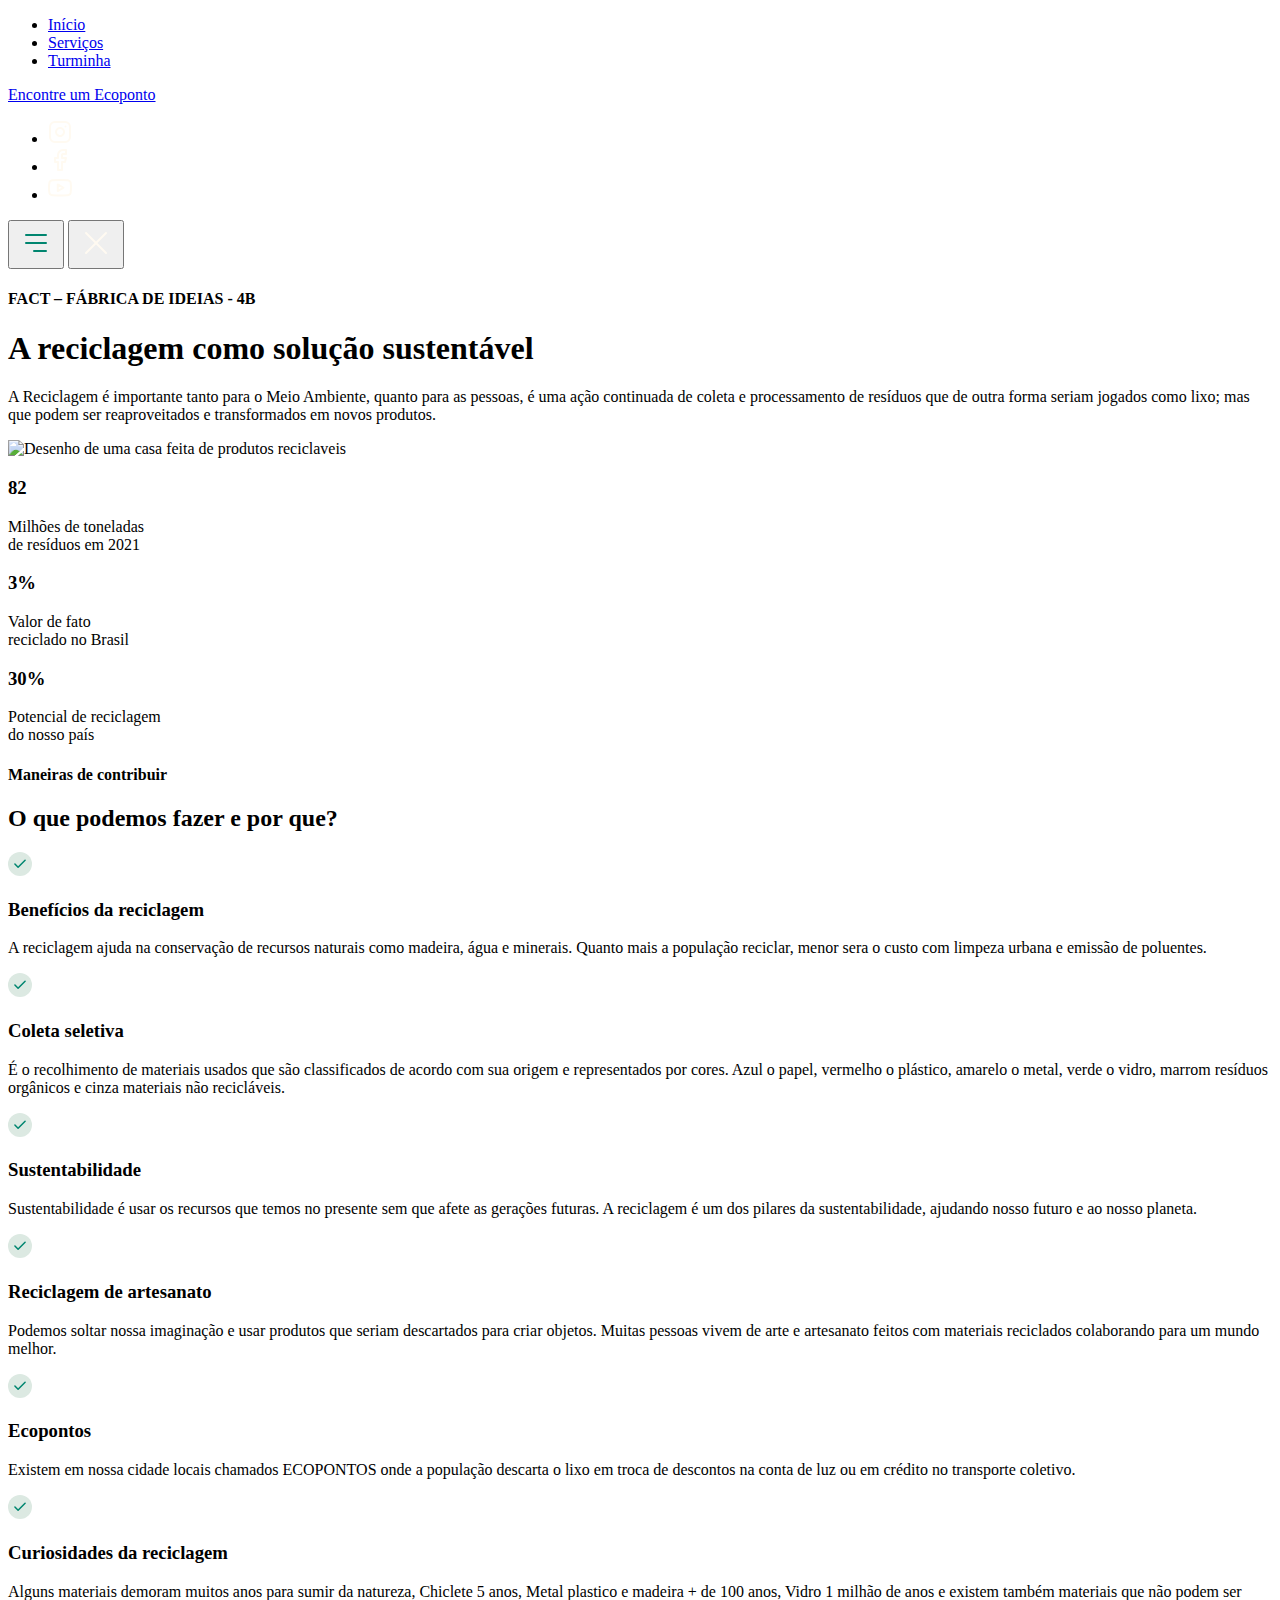
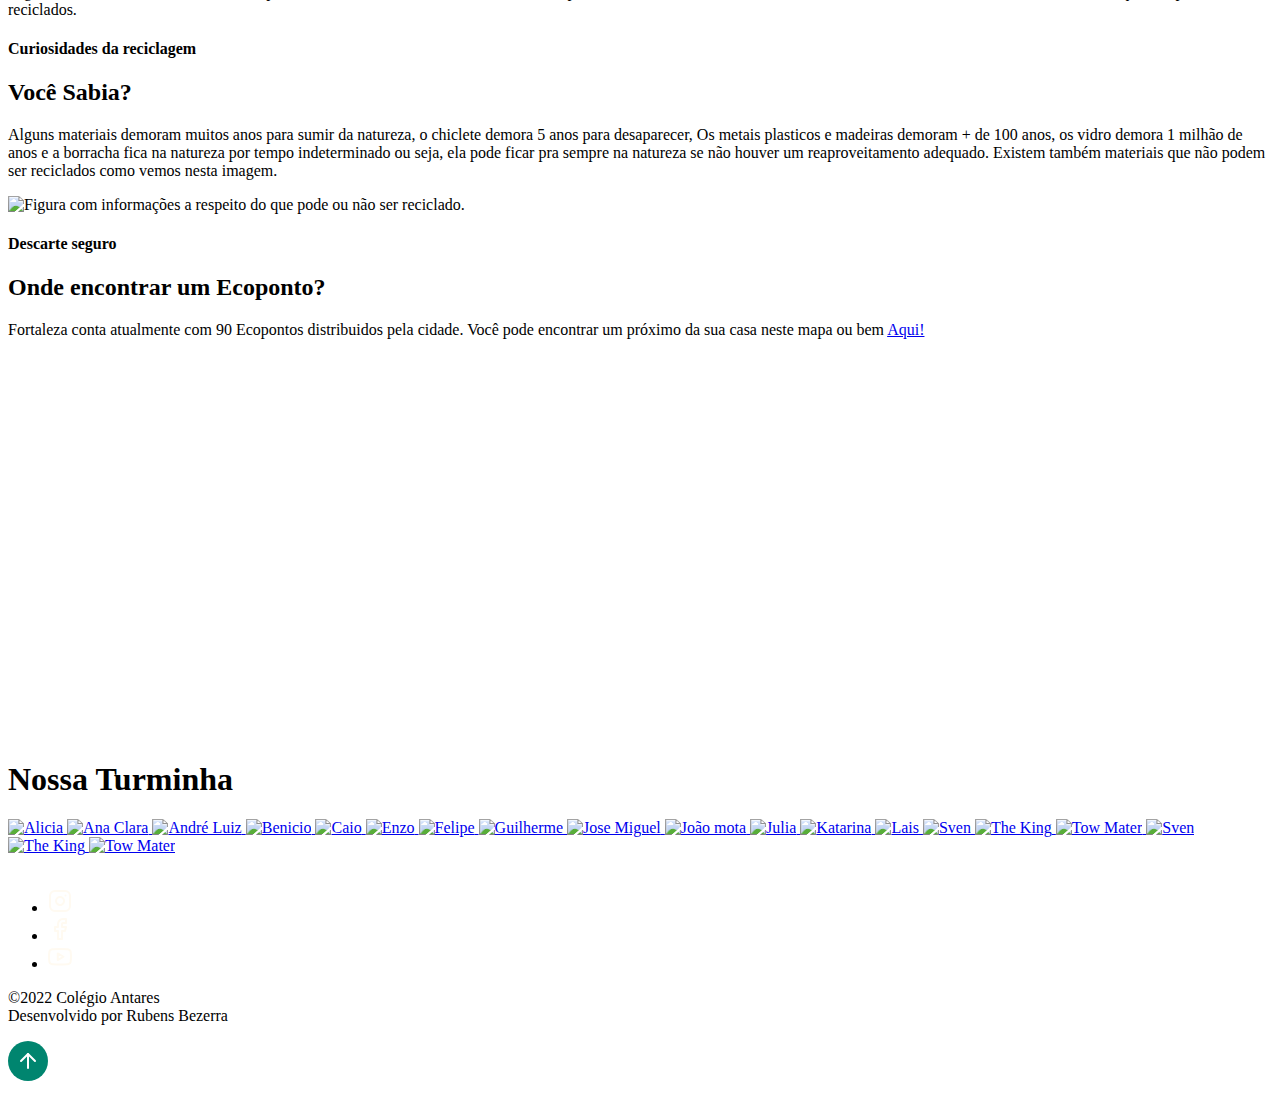
==== index.html @ 19bd86e1 "Update index.html" ====
<!DOCTYPE html>
<html lang="pt-br">
  <head>
    <meta charset="UTF-8" />
    <meta name="viewport" content="width=device-width, initial-scale=1.0" />
    <title>FACT – FÁBRICA DE IDEIAS</title>

    <link rel="stylesheet" href="style.css" />

    <link rel="preconnect" href="https://fonts.googleapis.com" />
    <link rel="preconnect" href="https://fonts.gstatic.com" crossorigin />
    <link
      href="https://fonts.googleapis.com/css2?family=DM+Sans:wght@400;700&display=swap"
      rel="stylesheet"
    />
  </head>
  <body>
    <nav id="navigation">
      <div class="wrapper">
        <imgf
          class="logo"
          href="#home"
          src="./images/logo-antares-white-width-150px.png"
          alt=""
        />
        <div class="menu">
          <ul>
            <li><a onclick="closeMenu()" href="#home">Início</a></li>
            <li><a onclick="closeMenu()" href="#services">Serviços</a></li>
            <li><a onclick="closeMenu()" href="#gallery">Turminha</a></li>
          </ul>

          <a class="button" onclick="closeMenu()" href="#contact"
            >Encontre um Ecoponto</a
          >

          <ul class="social-links">
            <li>
              <a
                target="_blank"
                href="https://www.instagram.com/colegioantaresoficial/"
                ><svg
                  width="24"
                  height="24"
                  viewBox="0 0 24 24"
                  fill="none"
                  xmlns="http://www.w3.org/2000/svg"
                >
                  <path
                    d="M17 1.99997H7C4.23858 1.99997 2 4.23855 2 6.99997V17C2 19.7614 4.23858 22 7 22H17C19.7614 22 22 19.7614 22 17V6.99997C22 4.23855 19.7614 1.99997 17 1.99997Z"
                    stroke="#FFFAF1"
                    stroke-width="2"
                    stroke-linecap="round"
                    stroke-linejoin="round"
                  />
                  <path
                    d="M15.9997 11.3701C16.1231 12.2023 15.981 13.0523 15.5935 13.7991C15.206 14.5459 14.5929 15.1515 13.8413 15.5297C13.0898 15.908 12.2382 16.0397 11.4075 15.906C10.5768 15.7723 9.80947 15.3801 9.21455 14.7852C8.61962 14.1903 8.22744 13.4229 8.09377 12.5923C7.96011 11.7616 8.09177 10.91 8.47003 10.1584C8.84829 9.40691 9.45389 8.7938 10.2007 8.4063C10.9475 8.0188 11.7975 7.87665 12.6297 8.00006C13.4786 8.12594 14.2646 8.52152 14.8714 9.12836C15.4782 9.73521 15.8738 10.5211 15.9997 11.3701Z"
                    stroke="#FFFAF1"
                    stroke-width="2"
                    stroke-linecap="round"
                    stroke-linejoin="round"
                  />
                  <path
                    d="M17.5 6.49997H17.51"
                    stroke="#FFFAF1"
                    stroke-width="2"
                    stroke-linecap="round"
                    stroke-linejoin="round"
                  />
                </svg>
              </a>
            </li>
            <li>
              <a target="_blank" href="https://www.facebook.com/colegioats">
                <svg
                  width="24"
                  height="24"
                  viewBox="0 0 24 24"
                  fill="none"
                  xmlns="http://www.w3.org/2000/svg"
                >
                  <path
                    d="M18 1.99997H15C13.6739 1.99997 12.4021 2.52675 11.4645 3.46444C10.5268 4.40212 10 5.67389 10 6.99997V9.99997H7V14H10V22H14V14H17L18 9.99997H14V6.99997C14 6.73475 14.1054 6.4804 14.2929 6.29286C14.4804 6.10533 14.7348 5.99997 15 5.99997H18V1.99997Z"
                    stroke="#FFFAF1"
                    stroke-width="2"
                    stroke-linecap="round"
                    stroke-linejoin="round"
                  />
                </svg>
              </a>
            </li>
            <li>
              <a target="_blank" href="https://www.youtube.com/c/souantares">
                <svg
                  width="24"
                  height="24"
                  viewBox="0 0 24 24"
                  fill="none"
                  xmlns="http://www.w3.org/2000/svg"
                >
                  <path
                    d="M22.5396 6.42C22.4208 5.94541 22.1789 5.51057 21.8382 5.15941C21.4976 4.80824 21.0703 4.55318 20.5996 4.42C18.8796 4 11.9996 4 11.9996 4C11.9996 4 5.1196 4 3.3996 4.46C2.92884 4.59318 2.50157 4.84824 2.16094 5.19941C1.82031 5.55057 1.57838 5.98541 1.4596 6.46C1.14481 8.20556 0.990831 9.97631 0.999595 11.75C0.988374 13.537 1.14236 15.3213 1.4596 17.08C1.59055 17.5398 1.8379 17.9581 2.17774 18.2945C2.51758 18.6308 2.93842 18.8738 3.3996 19C5.1196 19.46 11.9996 19.46 11.9996 19.46C11.9996 19.46 18.8796 19.46 20.5996 19C21.0703 18.8668 21.4976 18.6118 21.8382 18.2606C22.1789 17.9094 22.4208 17.4746 22.5396 17C22.852 15.2676 23.0059 13.5103 22.9996 11.75C23.0108 9.96295 22.8568 8.1787 22.5396 6.42Z"
                    stroke="#FFFAF1"
                    stroke-width="2"
                    stroke-linecap="round"
                    stroke-linejoin="round"
                  />
                  <path
                    d="M9.75 15.02L15.5 11.75L9.75 8.48001V15.02Z"
                    stroke="#FFFAF1"
                    stroke-width="2"
                    stroke-linecap="round"
                    stroke-linejoin="round"
                  />
                </svg>
              </a>
            </li>
          </ul>
        </div>

        <button
          aria-expanded="false"
          aria-label="Abrir menu"
          onclick="openMenu()"
          class="open-menu"
        >
          <svg
            width="40"
            height="40"
            viewBox="0 0 40 40"
            fill="none"
            xmlns="http://www.w3.org/2000/svg"
          >
            <path
              d="M10 20H30"
              stroke="#00856F"
              stroke-width="2"
              stroke-linecap="round"
              stroke-linejoin="round"
            />
            <path
              d="M10 12H30"
              stroke="#00856F"
              stroke-width="2"
              stroke-linecap="round"
              stroke-linejoin="round"
            />
            <path
              d="M18 28L30 28"
              stroke="#00856F"
              stroke-width="2"
              stroke-linecap="round"
              stroke-linejoin="round"
            />
          </svg>
        </button>
        <button
          aria-expanded="true"
          aria-label="Fechar menu"
          onclick="closeMenu()"
          class="close-menu"
        >
          <svg
            width="40"
            height="40"
            viewBox="0 0 40 40"
            fill="none"
            xmlns="http://www.w3.org/2000/svg"
          >
            <path
              d="M30 10L10 30M10 10L30 30"
              stroke="#FFFAF1"
              stroke-width="2"
              stroke-linecap="round"
              stroke-linejoin="round"
            />
          </svg>
        </button>
      </div>
    </nav>

    <section id="home">
      <div class="wrapper">
        <div class="col-a">
          <header>
            <h4>FACT – FÁBRICA DE IDEIAS - 4B</h4>
            <h1>A reciclagem como solução sustentável</h1>
          </header>

          <div class="content">
            <p>
              A Reciclagem é importante tanto para o Meio Ambiente, quanto para
              as pessoas, é uma ação continuada de coleta e processamento de
              resíduos que de outra forma seriam jogados como lixo; mas que
              podem ser reaproveitados e transformados em novos produtos.
            </p>
          </div>
        </div>
        <div class="col-b">
          <img
            src="./images/casa-ecologica.png"
            alt="Desenho de uma casa feita de produtos reciclaveis"
          />
        </div>

        <div class="stats">
          <div class="stat">
            <h3>82</h3>
            <p>Milhões de toneladas <br />de resíduos em 2021</p>
          </div>

          <div class="stat">
            <h3>3%</h3>
            <p>Valor de fato <br />reciclado no Brasil</p>
          </div>

          <div class="stat">
            <h3>30%</h3>
            <p>Potencial de reciclagem <br />do nosso país</p>
          </div>
        </div>
      </div>
    </section>

    <section id="services">
      <div class="wrapper">
        <header>
          <h4>Maneiras de contribuir</h4>
          <h2>O que podemos fazer e por que?</h2>
        </header>

        <div class="content">
          <div class="cards">
            <div class="card">
              <svg
                width="24"
                height="24"
                viewBox="0 0 24 24"
                fill="none"
                xmlns="http://www.w3.org/2000/svg"
              >
                <circle cx="12" cy="12" r="12" fill="#DCE9E2" />
                <path
                  d="M17.091 8.18182L10.091 15.1818L6.90918 12"
                  stroke="#00856F"
                  stroke-width="1.5"
                  stroke-linecap="round"
                  stroke-linejoin="round"
                />
              </svg>

              <h3>Benefícios da reciclagem</h3>
              <p>
                A reciclagem ajuda na conservação de recursos naturais como
                madeira, água e minerais. Quanto mais a população reciclar,
                menor sera o custo com limpeza urbana e emissão de poluentes.
              </p>
            </div>

            <div class="card">
              <svg
                width="24"
                height="24"
                viewBox="0 0 24 24"
                fill="none"
                xmlns="http://www.w3.org/2000/svg"
              >
                <circle cx="12" cy="12" r="12" fill="#DCE9E2" />
                <path
                  d="M17.091 8.18182L10.091 15.1818L6.90918 12"
                  stroke="#00856F"
                  stroke-width="1.5"
                  stroke-linecap="round"
                  stroke-linejoin="round"
                />
              </svg>

              <h3>Coleta seletiva</h3>
              <p>
                É o recolhimento de materiais usados que são classificados de
                acordo com sua origem e representados por cores. Azul o papel,
                vermelho o plástico, amarelo o metal, verde o vidro, marrom
                resíduos orgânicos e cinza materiais não recicláveis.
              </p>
            </div>

            <div class="card">
              <svg
                width="24"
                height="24"
                viewBox="0 0 24 24"
                fill="none"
                xmlns="http://www.w3.org/2000/svg"
              >
                <circle cx="12" cy="12" r="12" fill="#DCE9E2" />
                <path
                  d="M17.091 8.18182L10.091 15.1818L6.90918 12"
                  stroke="#00856F"
                  stroke-width="1.5"
                  stroke-linecap="round"
                  stroke-linejoin="round"
                />
              </svg>

              <h3>Sustentabilidade</h3>
              <p>
                Sustentabilidade é usar os recursos que temos no presente sem
                que afete as gerações futuras. A reciclagem é um dos pilares da
                sustentabilidade, ajudando nosso futuro e ao nosso planeta.
              </p>
            </div>

            <div class="card">
              <svg
                width="24"
                height="24"
                viewBox="0 0 24 24"
                fill="none"
                xmlns="http://www.w3.org/2000/svg"
              >
                <circle cx="12" cy="12" r="12" fill="#DCE9E2" />
                <path
                  d="M17.091 8.18182L10.091 15.1818L6.90918 12"
                  stroke="#00856F"
                  stroke-width="1.5"
                  stroke-linecap="round"
                  stroke-linejoin="round"
                />
              </svg>

              <h3>Reciclagem de artesanato</h3>
              <p>
                Podemos soltar nossa imaginação e usar produtos que seriam
                descartados para criar objetos. Muitas pessoas vivem de arte e
                artesanato feitos com materiais reciclados colaborando para um
                mundo melhor.
              </p>
            </div>

            <div class="card">
              <svg
                width="24"
                height="24"
                viewBox="0 0 24 24"
                fill="none"
                xmlns="http://www.w3.org/2000/svg"
              >
                <circle cx="12" cy="12" r="12" fill="#DCE9E2" />
                <path
                  d="M17.091 8.18182L10.091 15.1818L6.90918 12"
                  stroke="#00856F"
                  stroke-width="1.5"
                  stroke-linecap="round"
                  stroke-linejoin="round"
                />
              </svg>

              <h3>Ecopontos</h3>
              <p>
                Existem em nossa cidade locais chamados ECOPONTOS onde a
                população descarta o lixo em troca de descontos na conta de luz
                ou em crédito no transporte coletivo.
              </p>
            </div>

            <div class="card">
              <svg
                width="24"
                height="24"
                viewBox="0 0 24 24"
                fill="none"
                xmlns="http://www.w3.org/2000/svg"
              >
                <circle cx="12" cy="12" r="12" fill="#DCE9E2" />
                <path
                  d="M17.091 8.18182L10.091 15.1818L6.90918 12"
                  stroke="#00856F"
                  stroke-width="1.5"
                  stroke-linecap="round"
                  stroke-linejoin="round"
                />
              </svg>

              <h3>Curiosidades da reciclagem</h3>
              <p>
                Alguns materiais demoram muitos anos para sumir da natureza,
                Chiclete 5 anos, Metal plastico e madeira + de 100 anos, Vidro 1
                milhão de anos e existem também materiais que não podem ser
                reciclados.
              </p>
            </div>
          </div>
        </div>
      </div>
    </section>

    <section id="about">
      <div class="wrapper">
        <div class="col-a">
          <header>
            <h4>Curiosidades da reciclagem</h4>
            <h2>Você Sabia?</h2>
          </header>

          <div class="content">
            <p>
              Alguns materiais demoram muitos anos para sumir da natureza, o
              chiclete demora 5 anos para desaparecer, Os metais plasticos e
              madeiras demoram + de 100 anos, os vidro demora 1 milhão de anos e
              a borracha fica na natureza por tempo indeterminado ou seja, ela
              pode ficar pra sempre na natureza se não houver um
              reaproveitamento adequado. Existem também materiais que não podem
              ser reciclados como vemos nesta imagem.
            </p>
          </div>
        </div>

        <div class="col-b">
          <img
            src="./images/placa-reciclagem-informativa-sinalizacao.jpg"
            alt="Figura com informações a respeito do que pode ou não ser reciclado."
          />
        </div>
      </div>
    </section>

    <section id="contact">
      <div class="wrapper">
        <div class="col-a">
          <header>
            <h4>Descarte seguro</h4>
            <h2>Onde encontrar um Ecoponto?</h2>
          </header>

          <div class="content">
            <p>
              Fortaleza conta atualmente com 90 Ecopontos distribuidos pela
              cidade. Você pode encontrar um próximo da sua casa neste mapa ou
              bem
              <a
                href="https://catalogodeservicos.fortaleza.ce.gov.br/categoria/urbanismo-meio-ambiente/servico/324"
                >Aqui!</a
              >
            </p>
          </div>
        </div>
        <div class="col-b">
          <iframe
            src="https://www.google.com/maps/embed?pb=!1m16!1m12!1m3!1d127400.73626646605!2d-38.54195124369639!3d-3.7506157808253064!2m3!1f0!2f0!3f0!3m2!1i1024!2i768!4f13.1!2m1!1secoponto!5e0!3m2!1spt-BR!2sbr!4v1653059598117!5m2!1spt-BR!2sbr"
            width="340"
            height="380"
            style="border: 0"
            allowfullscreen=""
            loading="lazy"
            referrerpolicy="no-referrer-when-downgrade"
          ></iframe>
        </div>
      </div>
    </section>

    <section id="gallery">
      <div class="wrapper">
        <header>
          <h1>Nossa Turminha</h1>
        </header>
        <main>
          <div class="gallery-container">
            <a href="./images/Alunos/Alicia.png" class="gallery-items">
              <img src="./images/Alunos/Alicia.png" alt="Alicia" />
            </a>
            <a href="./images/Alunos/Ana-clara.png" class="gallery-items">
              <img src="./images/Alunos/Ana-clara.png" alt="Ana Clara" />
            </a>
            <a href="./images/Alunos/Andre-luiz.png" class="gallery-items">
              <img src="./images/Alunos/Andre-luiz.png" alt="André Luiz" />
            </a>
            <a href="./images/Alunos/Benicio.png" class="gallery-items">
              <img src="./images/Alunos/Benicio.png" alt="Benicio" />
            </a>
            <a href="./images/Alunos/Caio.png" class="gallery-items">
              <img src="./images/Alunos/Caio.png" alt="Caio" />
            </a>
            <a href="./images/Alunos/Enzo.png" class="gallery-items">
              <img src="./images/Alunos/Enzo.png" alt="Enzo" />
            </a>
            <a href="./images/Alunos/Felipe.png" class="gallery-items">
              <img src="./images/Alunos/Felipe.png" alt="Felipe" />
            </a>
            <a href="./images/Alunos/Guilherme.png" class="gallery-items">
              <img src="./images/Alunos/Guilherme.png" alt="Guilherme" />
            </a>
            <a href="./images/Alunos/Jose-miguel.png" class="gallery-items">
              <img src="./images/Alunos/Jose-miguel.png" alt="Jose Miguel" />
            </a>
            <a href="./images/Alunos/João-mota.png" class="gallery-items">
              <img src="./images/Alunos/João-mota.png" alt="João mota" />
            </a>
            <a href="./images/Alunos/Julia.png" class="gallery-items">
              <img src="./images/Alunos/Julia.png" alt="Julia" />
            </a>
            <a href="./images/Alunos/Katarina.png" class="gallery-items">
              <img src="./images/Alunos/Katarina.png" alt="Katarina" />
            </a>
            <a href="./images/Alunos/Lais.png" class="gallery-items">
              <img src="./images/Alunos/Lais.png" alt="Lais" />
            </a>
            <a href="./img/sven.jpg" class="gallery-items">
              <img src="img/sven.jpg" alt="Sven" />
            </a>
            <a href="img/The King.jpg" class="gallery-items">
              <img src="img/The King.jpg" alt="The King" />
            </a>
            <a href="img/Tow Mater.jpg" class="gallery-items">
              <img src="img/Tow Mater.jpg" alt="Tow Mater" />
            </a>
            <a href="img/sven.jpg" class="gallery-items">
              <img src="img/sven.jpg" alt="Sven" />
            </a>
            <a href="img/The King.jpg" class="gallery-items">
              <img src="img/The King.jpg" alt="The King" />
            </a>
            <a href="img/Tow Mater.jpg" class="gallery-items">
              <img src="img/Tow Mater.jpg" alt="Tow Mater" />
            </a>
          </div>
        </main>
      </div>
    </section>

    <footer>
      <div class="wrapper">
        <div class="col-a">
          <a class="logo" href="#home">
            <img src="./images/logo-antares-white-width-150px.png" alt="" />
          </a>
        </div>
        <div class="col-b">
          <ul class="social-links">
            <li>
              <a
                target="_blank"
                href="https://www.instagram.com/colegioantaresoficial/"
                ><svg
                  width="24"
                  height="24"
                  viewBox="0 0 24 24"
                  fill="none"
                  xmlns="http://www.w3.org/2000/svg"
                >
                  <path
                    d="M17 1.99997H7C4.23858 1.99997 2 4.23855 2 6.99997V17C2 19.7614 4.23858 22 7 22H17C19.7614 22 22 19.7614 22 17V6.99997C22 4.23855 19.7614 1.99997 17 1.99997Z"
                    stroke="#FFFAF1"
                    stroke-width="2"
                    stroke-linecap="round"
                    stroke-linejoin="round"
                  />
                  <path
                    d="M15.9997 11.3701C16.1231 12.2023 15.981 13.0523 15.5935 13.7991C15.206 14.5459 14.5929 15.1515 13.8413 15.5297C13.0898 15.908 12.2382 16.0397 11.4075 15.906C10.5768 15.7723 9.80947 15.3801 9.21455 14.7852C8.61962 14.1903 8.22744 13.4229 8.09377 12.5923C7.96011 11.7616 8.09177 10.91 8.47003 10.1584C8.84829 9.40691 9.45389 8.7938 10.2007 8.4063C10.9475 8.0188 11.7975 7.87665 12.6297 8.00006C13.4786 8.12594 14.2646 8.52152 14.8714 9.12836C15.4782 9.73521 15.8738 10.5211 15.9997 11.3701Z"
                    stroke="#FFFAF1"
                    stroke-width="2"
                    stroke-linecap="round"
                    stroke-linejoin="round"
                  />
                  <path
                    d="M17.5 6.49997H17.51"
                    stroke="#FFFAF1"
                    stroke-width="2"
                    stroke-linecap="round"
                    stroke-linejoin="round"
                  />
                </svg>
              </a>
            </li>
            <li>
              <a target="_blank" href="https://www.facebook.com/colegioats">
                <svg
                  width="24"
                  height="24"
                  viewBox="0 0 24 24"
                  fill="none"
                  xmlns="http://www.w3.org/2000/svg"
                >
                  <path
                    d="M18 1.99997H15C13.6739 1.99997 12.4021 2.52675 11.4645 3.46444C10.5268 4.40212 10 5.67389 10 6.99997V9.99997H7V14H10V22H14V14H17L18 9.99997H14V6.99997C14 6.73475 14.1054 6.4804 14.2929 6.29286C14.4804 6.10533 14.7348 5.99997 15 5.99997H18V1.99997Z"
                    stroke="#FFFAF1"
                    stroke-width="2"
                    stroke-linecap="round"
                    stroke-linejoin="round"
                  />
                </svg>
              </a>
            </li>
            <li>
              <a target="_blank" href="https://www.youtube.com/c/souantares">
                <svg
                  width="24"
                  height="24"
                  viewBox="0 0 24 24"
                  fill="none"
                  xmlns="http://www.w3.org/2000/svg"
                >
                  <path
                    d="M22.5396 6.42C22.4208 5.94541 22.1789 5.51057 21.8382 5.15941C21.4976 4.80824 21.0703 4.55318 20.5996 4.42C18.8796 4 11.9996 4 11.9996 4C11.9996 4 5.1196 4 3.3996 4.46C2.92884 4.59318 2.50157 4.84824 2.16094 5.19941C1.82031 5.55057 1.57838 5.98541 1.4596 6.46C1.14481 8.20556 0.990831 9.97631 0.999595 11.75C0.988374 13.537 1.14236 15.3213 1.4596 17.08C1.59055 17.5398 1.8379 17.9581 2.17774 18.2945C2.51758 18.6308 2.93842 18.8738 3.3996 19C5.1196 19.46 11.9996 19.46 11.9996 19.46C11.9996 19.46 18.8796 19.46 20.5996 19C21.0703 18.8668 21.4976 18.6118 21.8382 18.2606C22.1789 17.9094 22.4208 17.4746 22.5396 17C22.852 15.2676 23.0059 13.5103 22.9996 11.75C23.0108 9.96295 22.8568 8.1787 22.5396 6.42Z"
                    stroke="#FFFAF1"
                    stroke-width="2"
                    stroke-linecap="round"
                    stroke-linejoin="round"
                  />
                  <path
                    d="M9.75 15.02L15.5 11.75L9.75 8.48001V15.02Z"
                    stroke="#FFFAF1"
                    stroke-width="2"
                    stroke-linecap="round"
                    stroke-linejoin="round"
                  />
                </svg>
              </a>
            </li>
          </ul>
        </div>
        <p>©2022 Colégio Antares <br />Desenvolvido por Rubens Bezerra</p>
      </div>
    </footer>

    <a id="backToTopButton" href="#home">
      <svg
        width="40"
        height="40"
        viewBox="0 0 40 40"
        fill="none"
        xmlns="http://www.w3.org/2000/svg"
      >
        <circle cx="20" cy="20" r="20" fill="#00856F" />
        <path
          d="M20 27V13"
          stroke="white"
          stroke-width="2"
          stroke-linecap="round"
          stroke-linejoin="round"
        />
        <path
          d="M13 20L20 13L27 20"
          stroke="white"
          stroke-width="2"
          stroke-linecap="round"
          stroke-linejoin="round"
        />
      </svg>
    </a>

    <!-- ScrollReaveal Lib -->
    <script src="https://unpkg.com/scrollreveal"></script>
    <script src="main.js"></script>
  </body>
</html>
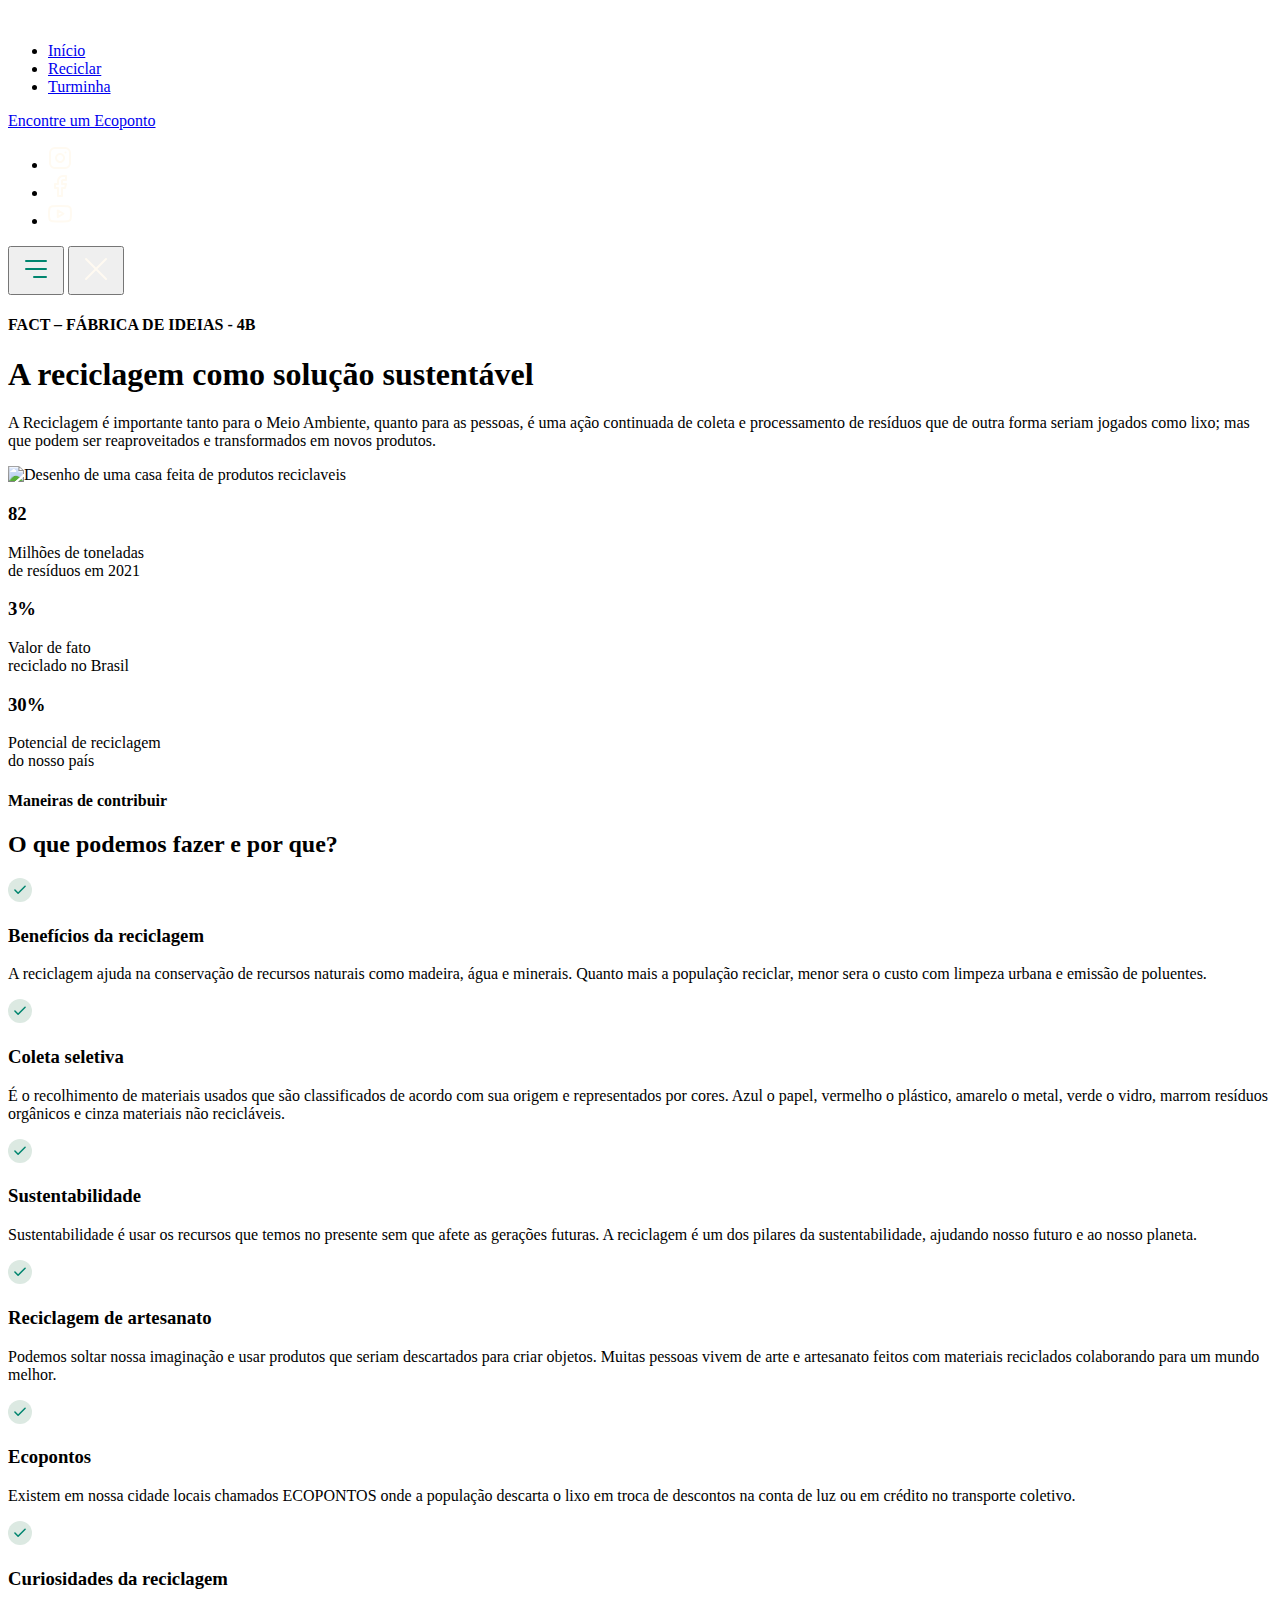
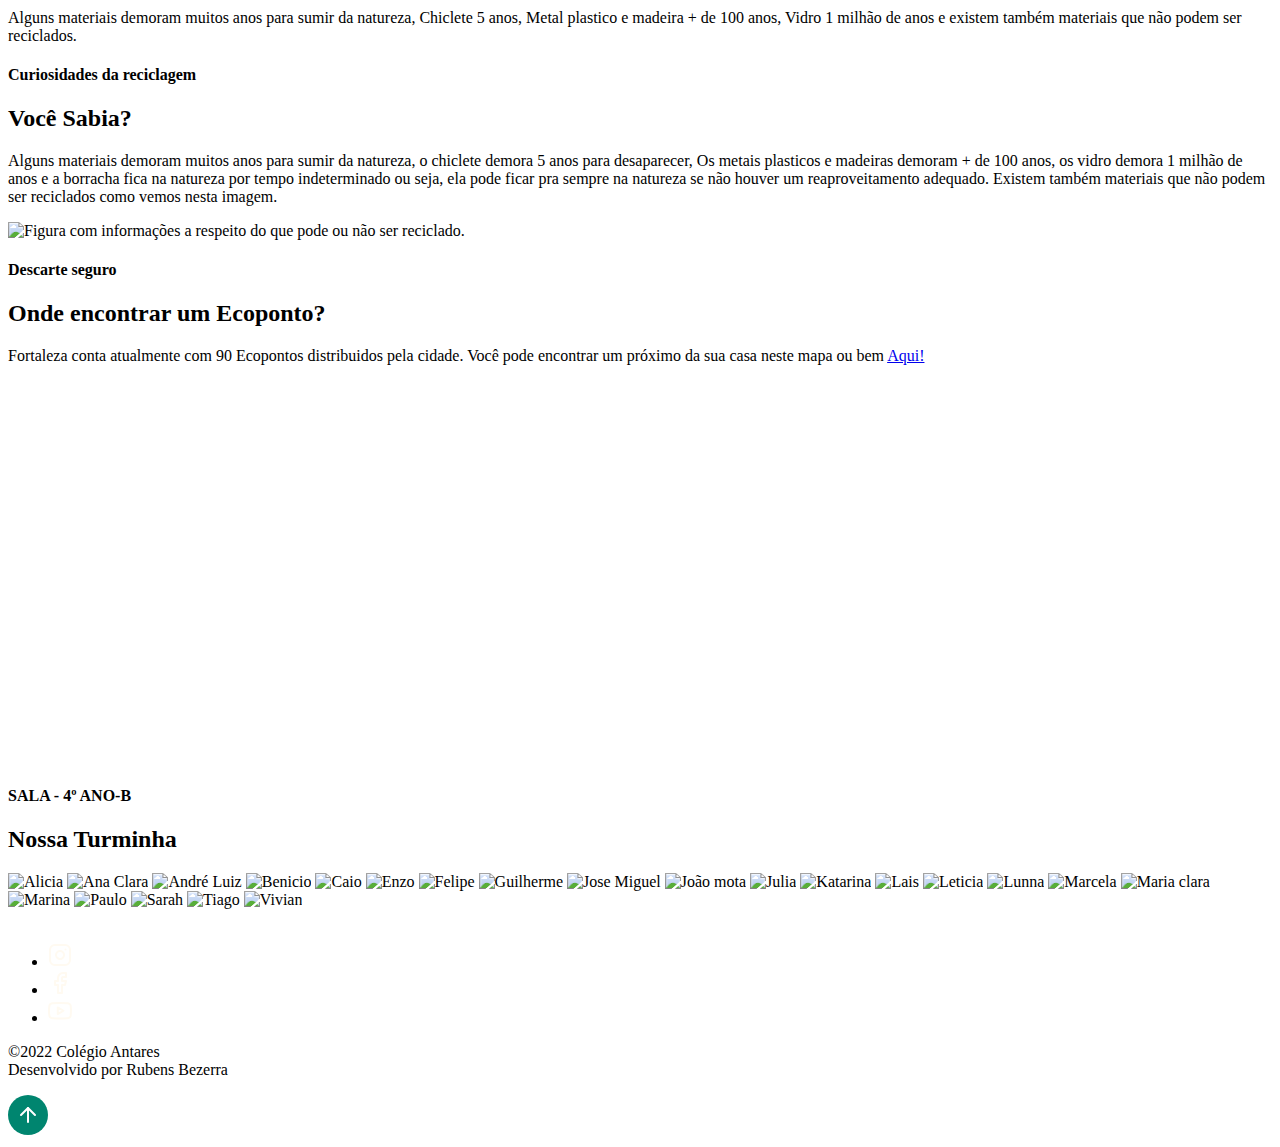
==== commit 5274ba70: "Update index.html" ====
--- a/index.html
+++ b/index.html
@@ -17,20 +17,20 @@
   <body>
     <nav id="navigation">
       <div class="wrapper">
-        <imgf
+        <img
           class="logo"
           href="#home"
-          src="./images/logo-antares-white-width-150px.png"
+          src="../images/logo-antares-white-width-150px.png"
           alt=""
         />
         <div class="menu">
           <ul>
             <li><a onclick="closeMenu()" href="#home">Início</a></li>
-            <li><a onclick="closeMenu()" href="#services">Serviços</a></li>
+            <li><a onclick="closeMenu()" href="#recycle">Reciclar</a></li>
             <li><a onclick="closeMenu()" href="#gallery">Turminha</a></li>
           </ul>
 
-          <a class="button" onclick="closeMenu()" href="#contact"
+          <a class="button" onclick="closeMenu()" href="#ecopoint"
             >Encontre um Ecoponto</a
           >
 
@@ -222,7 +222,7 @@
       </div>
     </section>
 
-    <section id="services">
+    <section id="recycle">
       <div class="wrapper">
         <header>
           <h4>Maneiras de contribuir</h4>
@@ -394,7 +394,7 @@
       </div>
     </section>
 
-    <section id="about">
+    <section id="curiosities">
       <div class="wrapper">
         <div class="col-a">
           <header>
@@ -424,7 +424,7 @@
       </div>
     </section>
 
-    <section id="contact">
+    <section id="ecopoint">
       <div class="wrapper">
         <div class="col-a">
           <header>
@@ -461,67 +461,141 @@
     <section id="gallery">
       <div class="wrapper">
         <header>
-          <h1>Nossa Turminha</h1>
+          <h4>SALA - 4º ANO-B</h4>
+          <h2>Nossa Turminha</h2>
         </header>
         <main>
           <div class="gallery-container">
-            <a href="./images/Alunos/Alicia.png" class="gallery-items">
-              <img src="./images/Alunos/Alicia.png" alt="Alicia" />
-            </a>
-            <a href="./images/Alunos/Ana-clara.png" class="gallery-items">
-              <img src="./images/Alunos/Ana-clara.png" alt="Ana Clara" />
-            </a>
-            <a href="./images/Alunos/Andre-luiz.png" class="gallery-items">
-              <img src="./images/Alunos/Andre-luiz.png" alt="André Luiz" />
-            </a>
-            <a href="./images/Alunos/Benicio.png" class="gallery-items">
-              <img src="./images/Alunos/Benicio.png" alt="Benicio" />
-            </a>
-            <a href="./images/Alunos/Caio.png" class="gallery-items">
-              <img src="./images/Alunos/Caio.png" alt="Caio" />
-            </a>
-            <a href="./images/Alunos/Enzo.png" class="gallery-items">
-              <img src="./images/Alunos/Enzo.png" alt="Enzo" />
-            </a>
-            <a href="./images/Alunos/Felipe.png" class="gallery-items">
-              <img src="./images/Alunos/Felipe.png" alt="Felipe" />
-            </a>
-            <a href="./images/Alunos/Guilherme.png" class="gallery-items">
-              <img src="./images/Alunos/Guilherme.png" alt="Guilherme" />
-            </a>
-            <a href="./images/Alunos/Jose-miguel.png" class="gallery-items">
-              <img src="./images/Alunos/Jose-miguel.png" alt="Jose Miguel" />
-            </a>
-            <a href="./images/Alunos/João-mota.png" class="gallery-items">
-              <img src="./images/Alunos/João-mota.png" alt="João mota" />
-            </a>
-            <a href="./images/Alunos/Julia.png" class="gallery-items">
-              <img src="./images/Alunos/Julia.png" alt="Julia" />
-            </a>
-            <a href="./images/Alunos/Katarina.png" class="gallery-items">
-              <img src="./images/Alunos/Katarina.png" alt="Katarina" />
-            </a>
-            <a href="./images/Alunos/Lais.png" class="gallery-items">
-              <img src="./images/Alunos/Lais.png" alt="Lais" />
-            </a>
-            <a href="./img/sven.jpg" class="gallery-items">
-              <img src="img/sven.jpg" alt="Sven" />
-            </a>
-            <a href="img/The King.jpg" class="gallery-items">
-              <img src="img/The King.jpg" alt="The King" />
-            </a>
-            <a href="img/Tow Mater.jpg" class="gallery-items">
-              <img src="img/Tow Mater.jpg" alt="Tow Mater" />
-            </a>
-            <a href="img/sven.jpg" class="gallery-items">
-              <img src="img/sven.jpg" alt="Sven" />
-            </a>
-            <a href="img/The King.jpg" class="gallery-items">
-              <img src="img/The King.jpg" alt="The King" />
-            </a>
-            <a href="img/Tow Mater.jpg" class="gallery-items">
-              <img src="img/Tow Mater.jpg" alt="Tow Mater" />
-            </a>
+            <img
+              class="gallery-items"
+              src="./images/Alunos/Alicia.png"
+              alt="Alicia"
+            />
+
+            <img
+              class="gallery-items"
+              src="images/Alunos/Ana-clara.png"
+              alt="Ana Clara"
+            />
+
+            <img
+              class="gallery-items"
+              src="./images/Alunos/Andre-luiz.png"
+              alt="André Luiz"
+            />
+
+            <img
+              class="gallery-items"
+              src="./images/Alunos/Benicio.png"
+              alt="Benicio"
+            />
+
+            <img
+              class="gallery-items"
+              src="./images/Alunos/Caio.png"
+              alt="Caio"
+            />
+
+            <img
+              class="gallery-items"
+              src="./images/Alunos/Enzo.png"
+              alt="Enzo"
+            />
+
+            <img
+              class="gallery-items"
+              src="./images/Alunos/Felipe.png"
+              alt="Felipe"
+            />
+
+            <img
+              class="gallery-items"
+              src="./images/Alunos/Guilherme.png"
+              alt="Guilherme"
+            />
+
+            <img
+              class="gallery-items"
+              src="./images/Alunos/Jose-miguel.png"
+              alt="Jose Miguel"
+            />
+
+            <img
+              class="gallery-items"
+              src="./images/Alunos/João-mota.png"
+              alt="João mota"
+            />
+
+            <img
+              class="gallery-items"
+              src="./images/Alunos/Julia.png"
+              alt="Julia"
+            />
+
+            <img
+              class="gallery-items"
+              src="./images/Alunos/Katarina.png"
+              alt="Katarina"
+            />
+
+            <img
+              class="gallery-items"
+              src="./images/Alunos/Lais.png"
+              alt="Lais"
+            />
+
+            <img
+              class="gallery-items"
+              src="./images/Alunos/Leticia.png"
+              alt="Leticia"
+            />
+
+            <img
+              class="gallery-items"
+              src="./images/Alunos/Lunna.png"
+              alt="Lunna"
+            />
+
+            <img
+              class="gallery-items"
+              src="./images/Alunos/Marcela.png"
+              alt="Marcela"
+            />
+
+            <img
+              class="gallery-items"
+              src="./images/Alunos/Maria-clara.png"
+              alt="Maria clara"
+            />
+
+            <img
+              class="gallery-items"
+              src="./images/Alunos/Marina.png"
+              alt="Marina"
+            />
+
+            <img
+              class="gallery-items"
+              src="./images/Alunos/Paulo.png"
+              alt="Paulo"
+            />
+            <img
+              class="gallery-items"
+              src="./images/Alunos/Sarah.png"
+              alt="Sarah"
+            />
+
+            <img
+              class="gallery-items"
+              src="./images/Alunos/Tiago.png"
+              alt="Tiago"
+            />
+
+            <img
+              class="gallery-items"
+              src="./images/Alunos/Vivian.png"
+              alt="Vivian"
+            />
           </div>
         </main>
       </div>
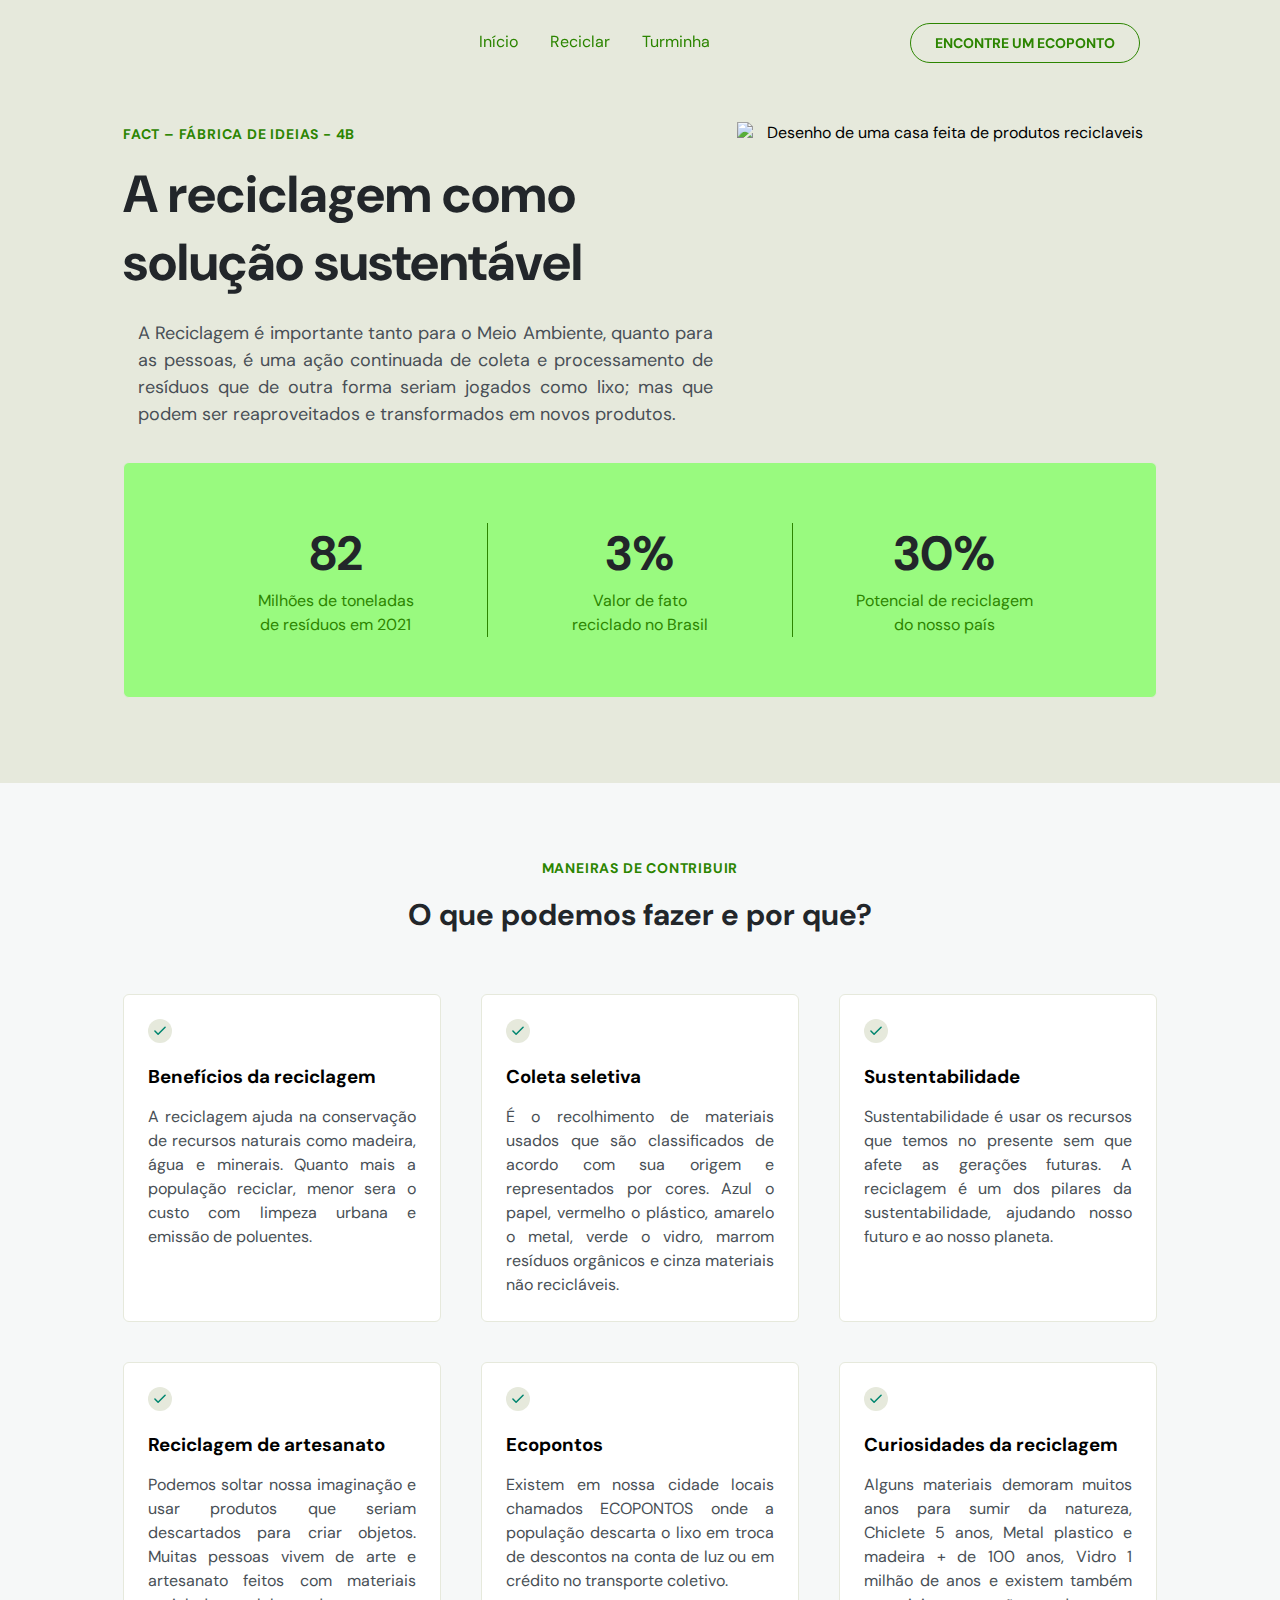
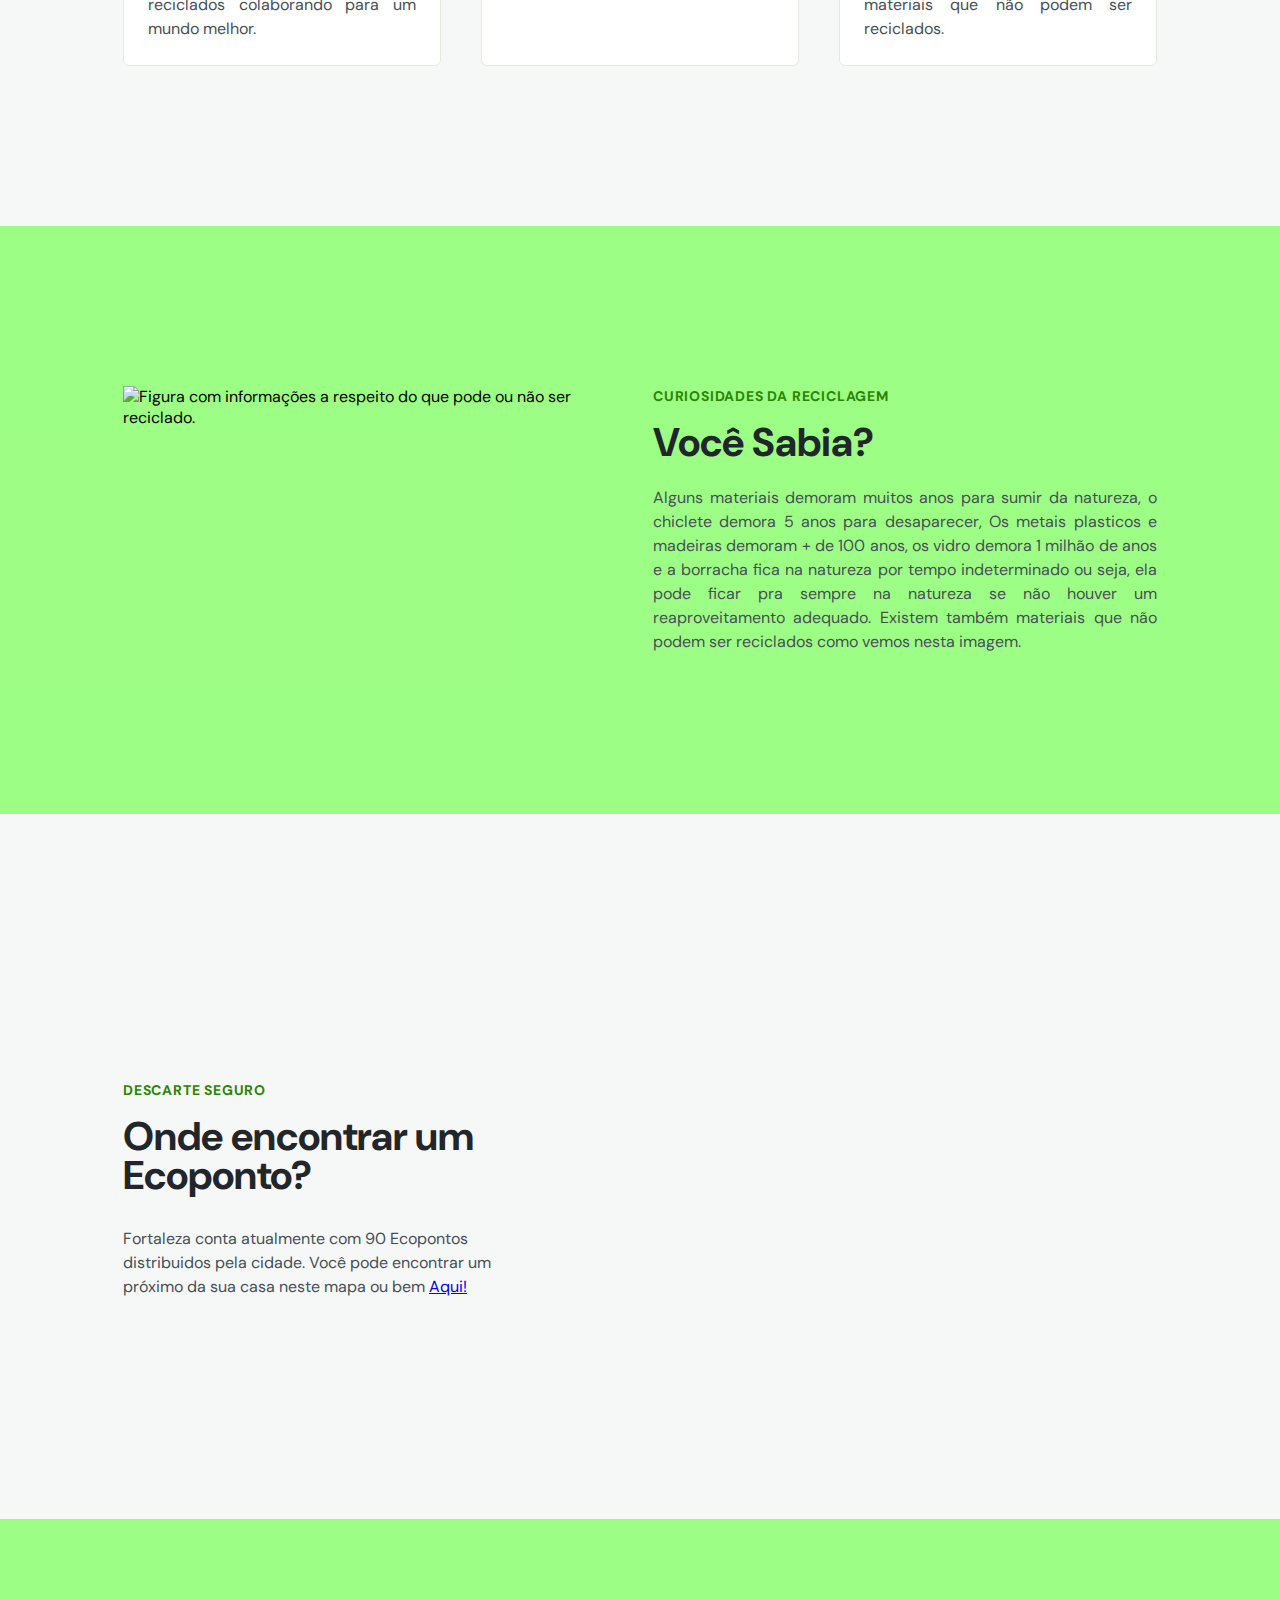
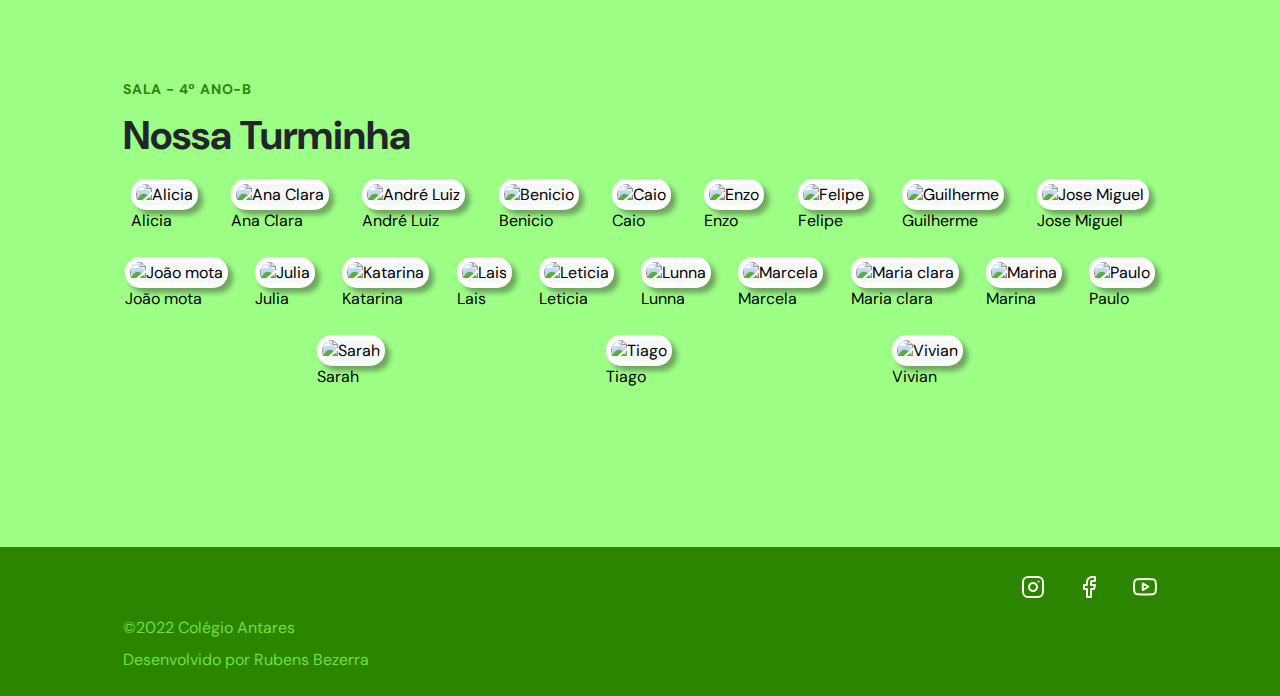
==== commit 8ae99f50: "Update index.html" ====
--- a/index.html
+++ b/index.html
@@ -20,7 +20,7 @@
         <img
           class="logo"
           href="#home"
-          src="../images/logo-antares-white-width-150px.png"
+          src="./images/logo-antares-white-width-150px.png"
           alt=""
         />
         <div class="menu">
@@ -466,136 +466,182 @@
         </header>
         <main>
           <div class="gallery-container">
-            <img
-              class="gallery-items"
-              src="./images/Alunos/Alicia.png"
-              alt="Alicia"
-            />
-
-            <img
-              class="gallery-items"
-              src="images/Alunos/Ana-clara.png"
-              alt="Ana Clara"
-            />
-
-            <img
-              class="gallery-items"
-              src="./images/Alunos/Andre-luiz.png"
-              alt="André Luiz"
-            />
-
-            <img
-              class="gallery-items"
-              src="./images/Alunos/Benicio.png"
-              alt="Benicio"
-            />
-
-            <img
-              class="gallery-items"
-              src="./images/Alunos/Caio.png"
-              alt="Caio"
-            />
-
-            <img
-              class="gallery-items"
-              src="./images/Alunos/Enzo.png"
-              alt="Enzo"
-            />
-
-            <img
-              class="gallery-items"
-              src="./images/Alunos/Felipe.png"
-              alt="Felipe"
-            />
-
-            <img
-              class="gallery-items"
-              src="./images/Alunos/Guilherme.png"
-              alt="Guilherme"
-            />
-
-            <img
-              class="gallery-items"
-              src="./images/Alunos/Jose-miguel.png"
-              alt="Jose Miguel"
-            />
-
-            <img
-              class="gallery-items"
-              src="./images/Alunos/João-mota.png"
-              alt="João mota"
-            />
-
-            <img
-              class="gallery-items"
-              src="./images/Alunos/Julia.png"
-              alt="Julia"
-            />
-
-            <img
-              class="gallery-items"
-              src="./images/Alunos/Katarina.png"
-              alt="Katarina"
-            />
-
-            <img
-              class="gallery-items"
-              src="./images/Alunos/Lais.png"
-              alt="Lais"
-            />
-
-            <img
-              class="gallery-items"
-              src="./images/Alunos/Leticia.png"
-              alt="Leticia"
-            />
-
-            <img
-              class="gallery-items"
-              src="./images/Alunos/Lunna.png"
-              alt="Lunna"
-            />
-
-            <img
-              class="gallery-items"
-              src="./images/Alunos/Marcela.png"
-              alt="Marcela"
-            />
-
-            <img
-              class="gallery-items"
-              src="./images/Alunos/Maria-clara.png"
-              alt="Maria clara"
-            />
-
-            <img
-              class="gallery-items"
-              src="./images/Alunos/Marina.png"
-              alt="Marina"
-            />
-
-            <img
-              class="gallery-items"
-              src="./images/Alunos/Paulo.png"
-              alt="Paulo"
-            />
-            <img
-              class="gallery-items"
-              src="./images/Alunos/Sarah.png"
-              alt="Sarah"
-            />
-
-            <img
-              class="gallery-items"
-              src="./images/Alunos/Tiago.png"
-              alt="Tiago"
-            />
-
-            <img
-              class="gallery-items"
-              src="./images/Alunos/Vivian.png"
-              alt="Vivian"
-            />
+            <div class="box">
+              <img
+                class="gallery-items"
+                src="./images/Alunos/Alicia.png"
+                alt="Alicia"
+              />
+              <p>Alicia</p>
+            </div>
+            <div class="box">
+              <img
+                class="gallery-items"
+                src="images/Alunos/Ana-clara.png"
+                alt="Ana Clara"
+              />
+              <p>Ana Clara</p>
+            </div>
+            <div class="box">
+              <img
+                class="gallery-items"
+                src="./images/Alunos/Andre-luiz.png"
+                alt="André Luiz"
+              />
+              <p>André Luiz</p>
+            </div>
+            <div class="box">
+              <img
+                class="gallery-items"
+                src="./images/Alunos/Benicio.png"
+                alt="Benicio"
+              />
+              <p>Benicio</p>
+            </div>
+            <div class="box">
+              <img
+                class="gallery-items"
+                src="./images/Alunos/Caio.png"
+                alt="Caio"
+              />
+              <p>Caio</p>
+            </div>
+            <div class="box">
+              <img
+                class="gallery-items"
+                src="./images/Alunos/Enzo.png"
+                alt="Enzo"
+              />
+              <p>Enzo</p>
+            </div>
+            <div class="box">
+              <img
+                class="gallery-items"
+                src="./images/Alunos/Felipe.png"
+                alt="Felipe"
+              />
+              <p>Felipe</p>
+            </div>
+            <div class="box">
+              <img
+                class="gallery-items"
+                src="./images/Alunos/Guilherme.png"
+                alt="Guilherme"
+              />
+              <p>Guilherme</p>
+            </div>
+            <div class="box">
+              <img
+                class="gallery-items"
+                src="./images/Alunos/Jose-miguel.png"
+                alt="Jose Miguel"
+              />
+              <p>Jose Miguel</p>
+            </div>
+            <div class="box">
+              <img
+                class="gallery-items"
+                src="./images/Alunos/João-mota.png"
+                alt="João mota"
+              />
+              <p>João mota</p>
+            </div>
+            <div class="box">
+              <img
+                class="gallery-items"
+                src="./images/Alunos/Julia.png"
+                alt="Julia"
+              />
+              <p>Julia</p>
+            </div>
+            <div class="box">
+              <img
+                class="gallery-items"
+                src="./images/Alunos/Katarina.png"
+                alt="Katarina"
+              />
+              <p>Katarina</p>
+            </div>
+            <div class="box">
+              <img
+                class="gallery-items"
+                src="./images/Alunos/Lais.png"
+                alt="Lais"
+              />
+              <p>Lais</p>
+            </div>
+            <div class="box">
+              <img
+                class="gallery-items"
+                src="./images/Alunos/Leticia.png"
+                alt="Leticia"
+              />
+              <p>Leticia</p>
+            </div>
+            <div class="box">
+              <img
+                class="gallery-items"
+                src="./images/Alunos/Lunna.png"
+                alt="Lunna"
+              />
+              <p>Lunna</p>
+            </div>
+            <div class="box">
+              <img
+                class="gallery-items"
+                src="./images/Alunos/Marcela.png"
+                alt="Marcela"
+              />
+              <p>Marcela</p>
+            </div>
+            <div class="box">
+              <img
+                class="gallery-items"
+                src="./images/Alunos/Maria-clara.png"
+                alt="Maria clara"
+              />
+              <p>Maria clara</p>
+            </div>
+            <div class="box">
+              <img
+                class="gallery-items"
+                src="./images/Alunos/Marina.png"
+                alt="Marina"
+              />
+              <p>Marina</p>
+            </div>
+            <div class="box">
+              <img
+                class="gallery-items"
+                src="./images/Alunos/Paulo.png"
+                alt="Paulo"
+              />
+              <p>Paulo</p>
+            </div>
+            <div class="box">
+              <img
+                class="gallery-items"
+                src="./images/Alunos/Sarah.png"
+                alt="Sarah"
+              />
+              <p>Sarah</p>
+            </div>
+            <div class="box">
+              <img
+                class="gallery-items"
+                src="./images/Alunos/Tiago.png"
+                alt="Tiago"
+              />
+              <p>Tiago</p>
+            </div>
+            <div class="box">
+              <img
+                class="gallery-items"
+                src="./images/Alunos/Vivian.png"
+                alt="Vivian"
+              />
+              <p>Vivian</p>
+            </div>
           </div>
         </main>
       </div>
--- a/style.css
+++ b/style.css
@@ -0,0 +1,845 @@
+/*=== GERAL =================================*/
+* {
+  margin: 0;
+  padding: 0;
+  box-sizing: border-box;
+}
+
+:root {
+  --hue: 100;
+  --primary-color: hsl(var(--hue), 100%, 26%);
+  --headline: hsl(210, 11%, 15%);
+  --paragraph: hsl(210, 9%, 31%);
+  --brand-beige: hsla(108, 100%, 69%, 0.762);
+  --brand-light: hsl(calc(var(--hue) - 22), 23%, 89%);
+  --brand-light-2: hsl(calc(var(--hue) + 10), 14%, 97%);
+  --brand-dark: hsl(var(--hue), 100%, 14%);
+  --bg-light: hsl(180, 14%, 97%);
+  font-size: 62.5%; /* 1rem = 10px */
+  --nav-height: 7.2rem;
+}
+
+html {
+  /* chrome://flags/#smooth-scrolling */
+  scroll-behavior: smooth;
+}
+
+html,
+body {
+  width: 100%;
+  height: 100%;
+}
+
+body {
+  font-family: 'DM Sans';
+  font-size: 1.6rem;
+  text-align: center;
+  overflow: overlay;
+  background-color: var(--bg-light);
+}
+
+.wrapper {
+  width: min(50rem, 100%);
+  margin-inline: auto;
+  padding-inline: 2.4rem;
+}
+
+ul {
+  list-style: none;
+}
+
+img {
+  max-width: 100%;
+}
+
+section {
+  padding-block: 10rem;
+}
+
+section header h4 {
+  font-size: 1.4rem;
+  font-weight: 700;
+  line-height: 150%;
+  letter-spacing: 0.08rem;
+  color: var(--primary-color);
+  text-transform: uppercase;
+  margin-bottom: 1.6rem;
+}
+
+section header h2 {
+  font-size: 3rem;
+  line-height: 3.9rem;
+  color: var(--headline);
+}
+
+section header h1 {
+  font-size: 3.4rem;
+  color: var(--headline);
+  line-height: 130%;
+  margin-bottom: 2.4rem;
+}
+
+section .content p {
+  font-weight: 400;
+  font-size: 1.6rem;
+  line-height: 150%;
+  color: var(--paragraph);
+}
+
+.button {
+  background: var(--primary-col or);
+  border: none;
+  border-radius: 4rem;
+  margin-bottom: 6rem;
+  padding: 1.6rem 3.2rem;
+  width: fit-content;
+  color: white;
+  font-size: 1.4rem;
+  font-weight: 700;
+  text-transform: uppercase;
+  display: flex;
+  align-items: center;
+  justify-content: center;
+  gap: 1.6rem;
+  text-decoration: none;
+  transition: background 200ms;
+}
+
+.button:hover {
+  background-color: var(--brand-dark);
+}
+
+.social-links {
+  display: flex;
+  align-items: center;
+  justify-content: center;
+  gap: 3.2rem;
+}
+
+/* custom colors */
+#recycle .card circle {
+  fill: var(--brand-light);
+}
+
+#navigation .logo path[fill*='#00856F'],
+#backToTopButton circle {
+  fill: var(--primary-color);
+}
+
+button.open-menu path[stroke*='#00856F'],
+#ecopoint li path {
+  stroke: var(--primary-color);
+}
+
+body.menu-expanded #navigation .logo path,
+#navigation.scroll .logo path {
+  fill: white;
+}
+
+#navigation.scroll button.open-menu path[stroke*='#00856F'] {
+  stroke: white;
+}
+
+/*=== NAVIGATION =================================*/
+nav {
+  display: flex;
+  height: 8.5rem;
+  position: fixed;
+  top: 0;
+  width: 100vw;
+  z-index: 100;
+}
+
+nav .wrapper {
+  display: flex;
+  align-items: center;
+  justify-content: space-between;
+}
+
+nav.scroll {
+  background: var(--primary-color);
+}
+
+nav button {
+  background: none;
+  border: none;
+  cursor: pointer;
+}
+nav .menu,
+nav .close-menu {
+  position: fixed;
+}
+
+/*=== MENU-EXPANDED =================================*/
+body.menu-expanded {
+  overflow: hidden;
+}
+
+body.menu-expanded > :not(nav) {
+  visibility: hidden;
+}
+
+.menu,
+.close-menu,
+body.menu-expanded .open-menu {
+  opacity: 0;
+  visibility: hidden;
+}
+
+body.menu-expanded .menu,
+body.menu-expanded .close-menu {
+  opacity: 1;
+  visibility: visible;
+}
+
+.menu {
+  transform: translateY(100%);
+}
+
+body.menu-expanded .menu {
+  top: 0;
+  left: 0;
+  background: var(--primary-color);
+
+  width: 100vw;
+  height: 100vh;
+
+  padding-top: var(--nav-height);
+
+  transition: transform 300ms;
+  transform: translateY(0);
+}
+
+.menu ul:nth-child(1) {
+  display: flex;
+  flex-direction: column;
+  gap: 4.8rem;
+
+  margin-top: 6rem;
+
+  font-weight: 700;
+  font-size: 2.4rem;
+  line-height: 3.1rem;
+}
+
+.menu ul li a {
+  color: white;
+  text-decoration: none;
+}
+
+.menu .button {
+  background: white;
+  border-radius: 4rem;
+  font-weight: 700;
+  font-size: 1.8rem;
+  line-height: 2.3rem;
+  text-transform: uppercase;
+  text-decoration: none;
+
+  color: var(--primary-color);
+
+  display: inline-block;
+  padding: 16px 32px;
+
+  margin-top: 4.8rem;
+  margin-bottom: 8rem;
+}
+
+.menu .button:hover {
+  background-color: var(--primary-color);
+  color: white;
+
+  filter: brightness(1.3);
+}
+
+body.menu-expanded .logo,
+body.menu-expanded button {
+  position: relative;
+  z-index: 100;
+}
+
+body.menu-expanded .logo path {
+  fill: white;
+}
+
+body.menu-expanded button path {
+  stroke: white;
+}
+
+/*=== #HOME =================================*/
+#home {
+  padding-block: 0;
+  padding-top: calc(4.1rem + var(--nav-height));
+}
+
+#home::before {
+  content: '';
+  width: 100%;
+  height: calc(75% + var(--nav-height));
+  background-color: var(--brand-light);
+  display: block;
+  position: absolute;
+  top: 0;
+  left: 0;
+  z-index: -1;
+}
+
+#home .button {
+  margin-inline: auto;
+}
+
+#home p {
+  font-size: 1.8rem;
+  line-height: 150%;
+  font-weight: 400;
+  color: var(--paragraph);
+  margin-bottom: 3.2rem;
+}
+
+#home .content p {
+  text-align: justify;
+  padding-inline: 1.5rem;
+}
+
+#home img {
+  width: 26.4rem;
+  display: none;
+  margin-inline: auto;
+  object-position: 0 2rem;
+}
+
+#home .stats {
+  width: 100%;
+  padding-block: 4rem;
+  margin-inline: auto;
+
+  background-color: var(--brand-beige);
+  border: 1px solid var(--brand-light);
+  border-radius: 0.6rem;
+
+  display: flex;
+  flex-direction: column;
+  justify-content: center;
+  gap: 6rem;
+}
+
+#home .stat h3 {
+  font-size: 4.8rem;
+  color: var(--headline);
+  line-height: 130%;
+
+  margin-bottom: 0.4rem;
+}
+
+#home .stat p {
+  margin: 0;
+  color: var(--primary-color);
+  font-size: 1.6rem;
+  line-height: 150%;
+}
+
+/*=== recycle =================================*/
+#recycle header h2 {
+  margin-bottom: 6rem;
+}
+
+#recycle .cards {
+  display: flex;
+  flex-direction: column;
+  gap: 3.2rem;
+}
+
+#recycle .card {
+  padding: 2.4rem;
+  text-align: left;
+
+  background: white;
+
+  border: 1px solid var(--brand-light);
+  border-radius: 0.6rem;
+}
+
+#recycle .card p {
+  text-align: justify;
+}
+
+#recycle .card h3 {
+  margin-block: 1.6rem;
+}
+
+/*=== curiosities =================================*/
+#curiosities {
+  text-align: left;
+  background-color: var(--brand-beige);
+}
+
+#curiosities header h2 {
+  margin-bottom: 2.4rem;
+}
+
+#curiosities .content p {
+  margin-top: 2.4rem;
+  margin-bottom: 6rem;
+}
+
+/*=== ecopoint =================================*/
+#ecopoint {
+  text-align: left;
+}
+
+#ecopoint header {
+  margin-bottom: 3.2rem;
+}
+
+#ecopoint header h2 {
+  margin-bottom: 2.4rem;
+}
+
+#ecopoint .content p {
+  margin-top: 2.4rem;
+  margin-bottom: 6rem;
+}
+#ecopoint .col-a {
+  display: flex;
+  flex-direction: column;
+  align-items: center;
+  justify-items: center;
+  gap: 0.8rem;
+}
+
+#ecopoint .col-b {
+  width: 100%;
+}
+
+/*=== GALLERY =================================*/
+#gallery {
+  background-color: var(--brand-beige);
+}
+.gallery-container {
+  display: flex;
+  flex-wrap: wrap;
+  justify-content: space-evenly;
+  gap: 2vw;
+  padding: 0 2vw;
+}
+.gallery-items {
+  width: 24rem;
+  height: 34rem;
+  box-shadow: 0.5rem 0.5rem 0.5rem rgba(39, 38, 38, 0.4);
+  flex-grow: 1;
+  transition: transform 0.2s linear;
+  background-color: var(--bg-light);
+  border-radius: 1.5rem;
+  border: 5px solid white;
+}
+.gallery-items img {
+  width: 80%;
+  height: 100%;
+  object-fit: cover;
+}
+
+.gallery-items:hover {
+  transform: scale(1.2);
+}
+
+/*=== FOOTER =================================*/
+footer {
+  background-color: var(--primary-color);
+  padding-block: 6rem;
+
+  text-align: left;
+
+  color: white;
+}
+
+footer .logo {
+  display: inline-block;
+  margin-bottom: 2.4rem;
+}
+
+footer .logo svg {
+  width: 23.6rem;
+  height: 3.1rem;
+}
+
+footer .logo path {
+  fill: white;
+}
+
+footer p {
+  color: var(--brand-beige);
+  line-height: 2;
+
+  margin-bottom: 3.2rem;
+}
+
+footer .social-links {
+  justify-content: flex-start;
+}
+
+/* =============BACK TO TOP==============*/
+#backToTopButton {
+  position: fixed;
+  bottom: 1rem;
+  right: 4.5rem;
+
+  opacity: 0;
+  visibility: hidden;
+
+  transform: translateY(100%);
+  transition: 200ms;
+}
+
+#backToTopButton.show {
+  opacity: 1;
+  visibility: visible;
+  transform: translateY(0);
+}
+
+/* =============RESPONSIVE==============*/
+@media (min-width: 1024px) {
+  /* =============geral==============*/
+  body {
+    overflow: auto;
+  }
+
+  .wrapper {
+    width: min(1120rem, 100%);
+    display: grid;
+  }
+
+  section {
+    padding-block: 16rem;
+  }
+
+  section h2 {
+    font-size: 4rem;
+    line-height: 5.2rem;
+  }
+  .col-a {
+    grid-area: A;
+  }
+  .col-b {
+    grid-area: B;
+  }
+
+  /* =============navigation==============*/
+  body #navigation .wrapper {
+    padding-left: 12.3rem;
+    padding-right: 14rem;
+  }
+  /*reset*/
+  nav#navigation .wrapper * {
+    margin: 0;
+    padding: 0;
+    visibility: initial;
+    display: initial;
+    opacity: initial;
+    flex-direction: initial;
+    position: initial;
+    font-size: initial;
+    transform: initial;
+    color: initial;
+    background-color: initial;
+    font-weight: initial;
+  }
+
+  nav#navigation .social-links,
+  nav#navigation .open-menu,
+  nav#navigation .close-menu {
+    display: none;
+  }
+
+  nav#navigation .menu {
+    display: flex;
+    align-items: center;
+    justify-content: space-between;
+    width: 65%;
+  }
+
+  nav#navigation .menu ul:nth-child(1) {
+    display: flex;
+    gap: 3.2rem;
+  }
+
+  nav#navigation .menu ul li a {
+    color: var(--primary-color);
+    opacity: 0.7rem;
+  }
+
+  nav#navigation .menu a.button {
+    display: flex;
+    justify-content: center;
+    align-items: center;
+    padding: 1rem 2.4rem;
+    border: 1px solid var(--primary-color);
+    border-radius: 4rem;
+    color: var(--primary-color);
+    font-weight: 700;
+    font-size: 1.4rem;
+    line-height: 1.8rem;
+    text-transform: uppercase;
+  }
+
+  nav#navigation.scroll .menu ul li a {
+    color: var(--brand-light-2);
+    opacity: 0.6;
+  }
+
+  nav#navigation.scroll .menu a.button {
+    border-color: var(--brand-light-2);
+    color: white;
+    opacity: 0.6;
+  }
+
+  nav#navigation .menu a.button,
+  nav#navigation .menu li a {
+    transition: opacity 0.4s;
+  }
+
+  nav#navigation .menu li a.active,
+  nav#navigation .menu li a:hover {
+    opacity: 1;
+    font-weight: 700;
+  }
+
+  nav#navigation .menu a.button.active,
+  nav#navigation .menu a.button:hover {
+    /* background-color: var(--primary-color); */
+    /* filter: brightness(1.3) */
+    /* border: none; */
+    opacity: 1;
+  }
+
+  nav#navigation .menu li a::after {
+    content: '';
+    width: 0%;
+    height: 2px;
+    background-color: var(--primary-color);
+
+    position: relative;
+    bottom: -1.8rem;
+    left: -0.7rem;
+
+    display: block;
+    transition: width 0.2s;
+  }
+
+  nav#navigation.scroll .menu li a::after {
+    background-color: var(--brand-light-2);
+  }
+
+  nav#navigation .menu li a.active::after,
+  nav#navigation .menu li a:hover::after {
+    background-color: var(--brand-light-2);
+    width: 130%;
+  }
+
+  nav#navigation.scroll .menu li a.active,
+  nav#navigation.scroll .menu li a:hover {
+    opacity: 1;
+  }
+  nav#navigation .menu a.button:hover {
+    background-color: var(--primary-color);
+    border: none;
+    color: white;
+  }
+
+  /* =============home==============*/
+  #home::before {
+    height: calc(95% - var(--nav-height));
+  }
+
+  #home {
+    padding-top: var(--nav-height);
+  }
+
+  #home .wrapper {
+    grid-template-columns: 60.5rem 1fr;
+    grid-template-areas:
+      'A B'
+      'C C';
+    padding-inline: 12.3rem;
+    margin-top: 5rem;
+  }
+
+  #home .col-a {
+    text-align: left;
+    align-self: center;
+  }
+
+  #home .col-b img {
+    margin-inline: 0rem;
+    height: 34rem;
+  }
+
+  #home .col-b {
+    display: flex;
+    justify-content: flex-end;
+  }
+
+  #home h1 {
+    font-size: 5.2rem;
+  }
+
+  #home .content p {
+    font-size: 1.8rem;
+  }
+
+  #home .stats {
+    grid-area: C;
+    flex-direction: row;
+    padding: 6rem;
+    gap: 0;
+  }
+
+  #home .stats .stat + .stat {
+    border-left: 1px solid var(--primary-color);
+  }
+
+  #home .stats .stat {
+    flex: 1;
+  }
+
+  #home .button {
+    margin: 0;
+  }
+
+  #home img {
+    width: 42rem;
+    display: block;
+  }
+
+  /*=== recycle =================================*/
+  #recycle .wrapper {
+    padding-inline: 12.3rem;
+  }
+
+  #recycle h2 {
+    width: 47rem;
+    margin-inline: auto;
+  }
+
+  #recycle .cards {
+    flex-direction: row;
+    flex-wrap: wrap;
+    gap: 4rem;
+  }
+
+  #recycle .card {
+    width: 30%;
+    flex-grow: 1;
+  }
+
+  /*=== curiosities =================================*/
+
+  #curiosities .wrapper {
+    grid-template-columns: 48rem, 1fr;
+    grid-template-areas: 'B A';
+    gap: 6.7rem;
+    padding-inline: 12.3rem;
+  }
+
+  #curiosities .col-a {
+    align-self: center;
+  }
+
+  #curiosities .col-a h2 {
+    font-size: 4rem;
+  }
+
+  #curiosities .content p {
+    margin-bottom: 0;
+    text-align: justify;
+  }
+
+
+
+
+  /*=== ecopoint =================================*/
+
+  #ecopoint .wrapper {
+    padding-inline: 12.3rem;
+    justify-content: end;
+  }
+
+  #ecopoint .wrapper {
+    grid-template-areas: 'A B';
+  }
+
+  #ecopoint .wrapper .col-a {
+    align-self: center;
+    margin-top: auto;
+    margin-left: 0rem;
+    margin-right: 6rem;
+  }
+
+  #ecopoint .wrapper .col-a header {
+    margin-bottom: 0rem;
+  }
+
+  #ecopoint .wrapper .col-a header h2 {
+    margin-bottom: 2.4rem;
+  }
+
+  #ecopoint .wrapper .col-a .content p {
+    margin-top: 0rem;
+  }
+
+  #ecopoint .wrapper .col-b iframe {
+    width: 60rem;
+  }
+
+  #ecopoint .wrapper h4,
+  #ecopoint .wrapper h2 {
+    margin-left: 0;
+  }
+
+  #ecopoint h2 {
+    font-style: bold;
+    font-size: 4rem;
+  }
+  /*=== GALLERY =================================*/
+
+  #gallery .wrapper {
+    padding-inline: 12.3rem;
+  }
+
+  #gallery .wrapper h4,
+  #gallery .wrapper h2,
+  #gallery .wrapper p {
+    text-align: left;
+  }
+
+  #gallery .wrapper h2 {
+    margin-bottom: 2.4rem;
+    font-size: 4rem;
+  }
+
+  #gallery .wrapper .gallery-container {
+    padding-inline: 0rem;
+  }
+
+  /*=== FOOTER =================================*/
+  footer {
+    padding-block: 2rem;
+  }
+  footer .wrapper {
+    grid-template-columns: 1fr 1fr;
+    grid-template-areas: 'A B';
+    padding-inline: 12.3rem;
+  }
+
+  footer .col-a {
+    align-self: center;
+  }
+
+  footer .col-b {
+    align-self: center;
+    justify-self: flex-end;
+  }
+
+  footer p {
+    margin-bottom: 0;
+  }
+}
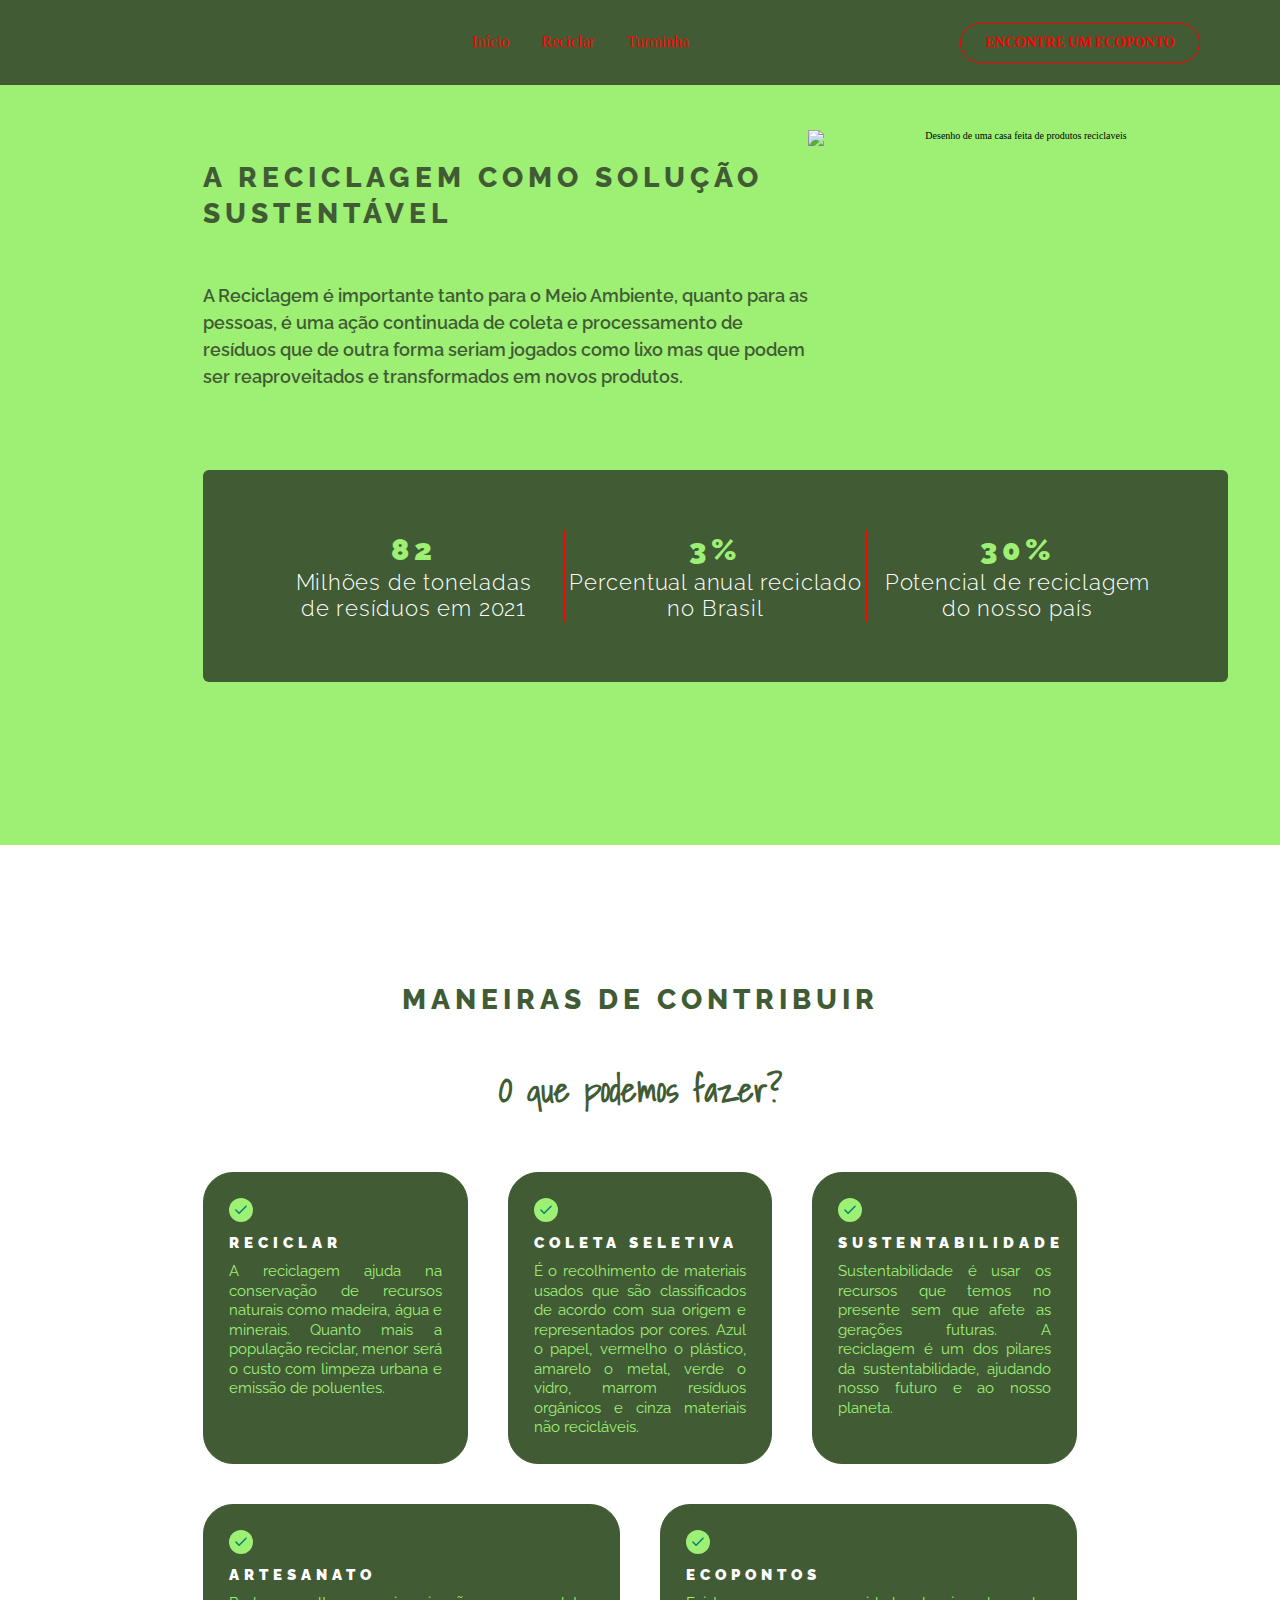
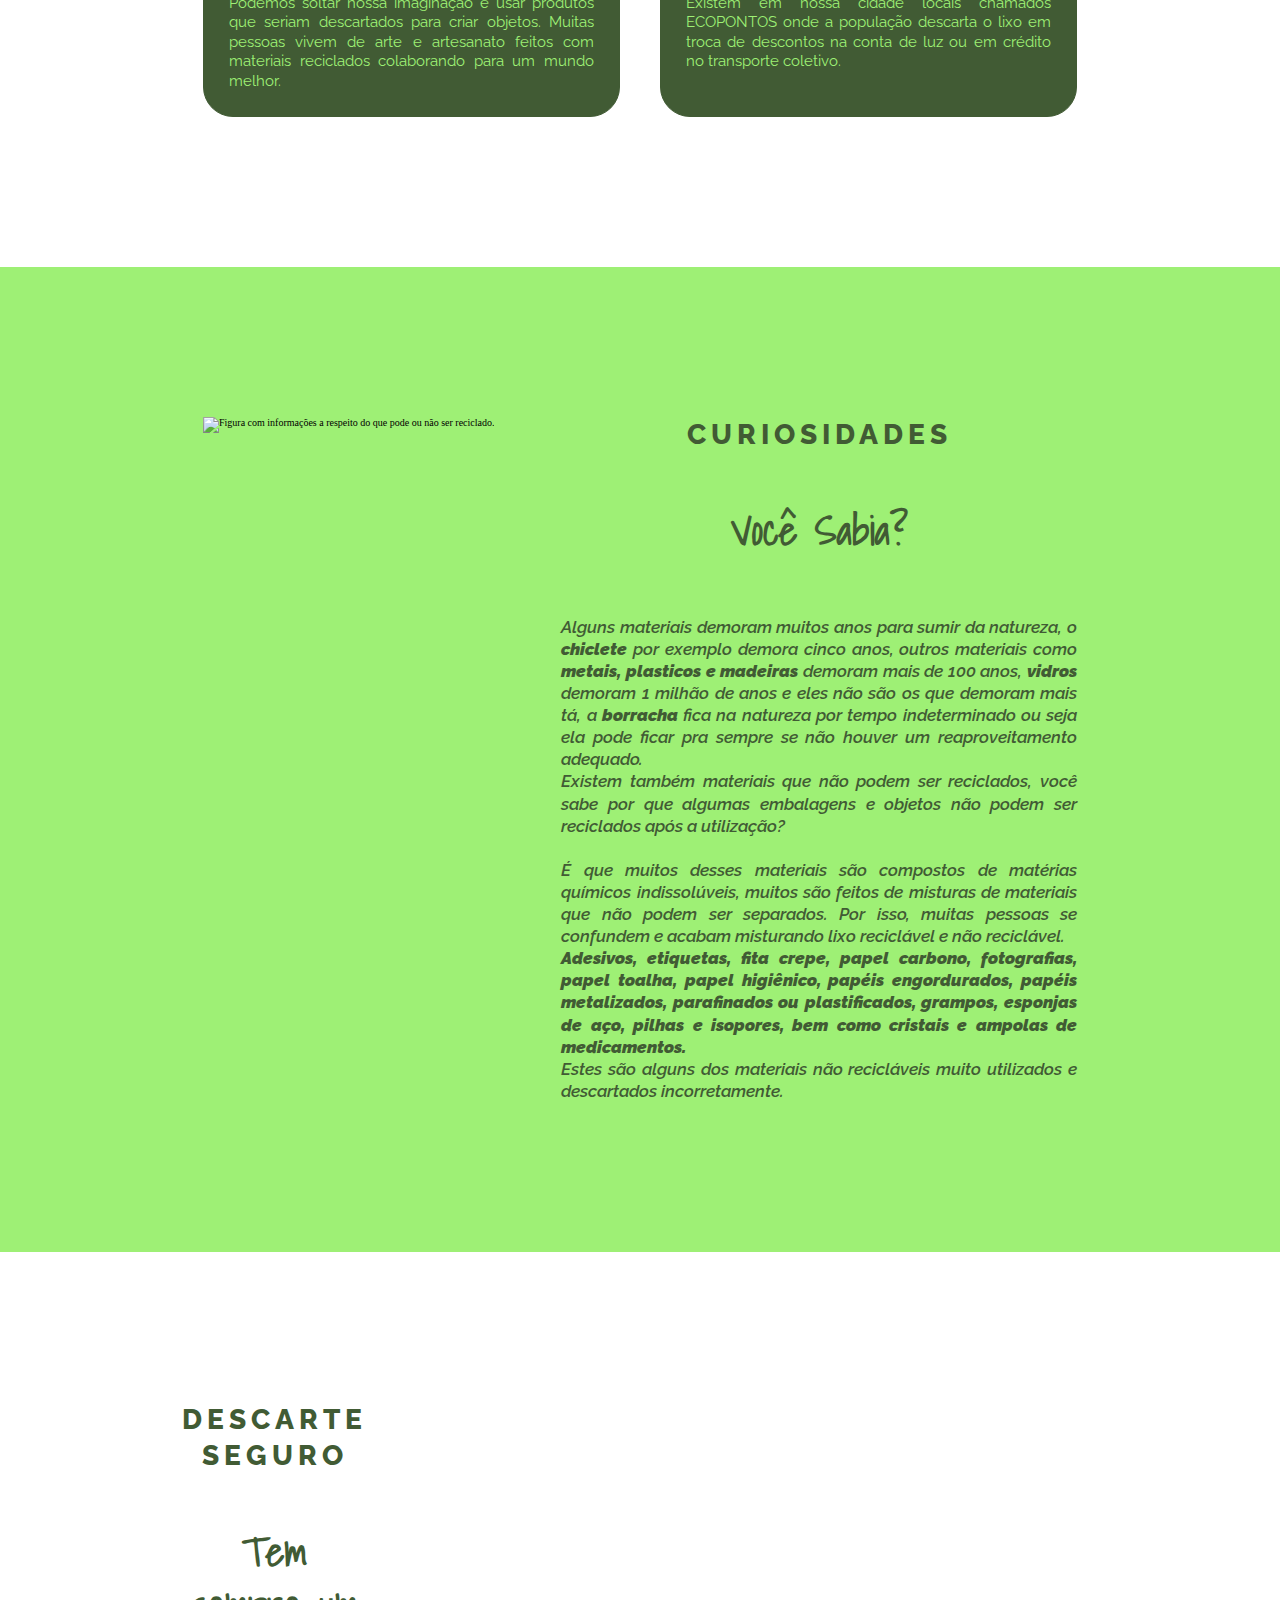
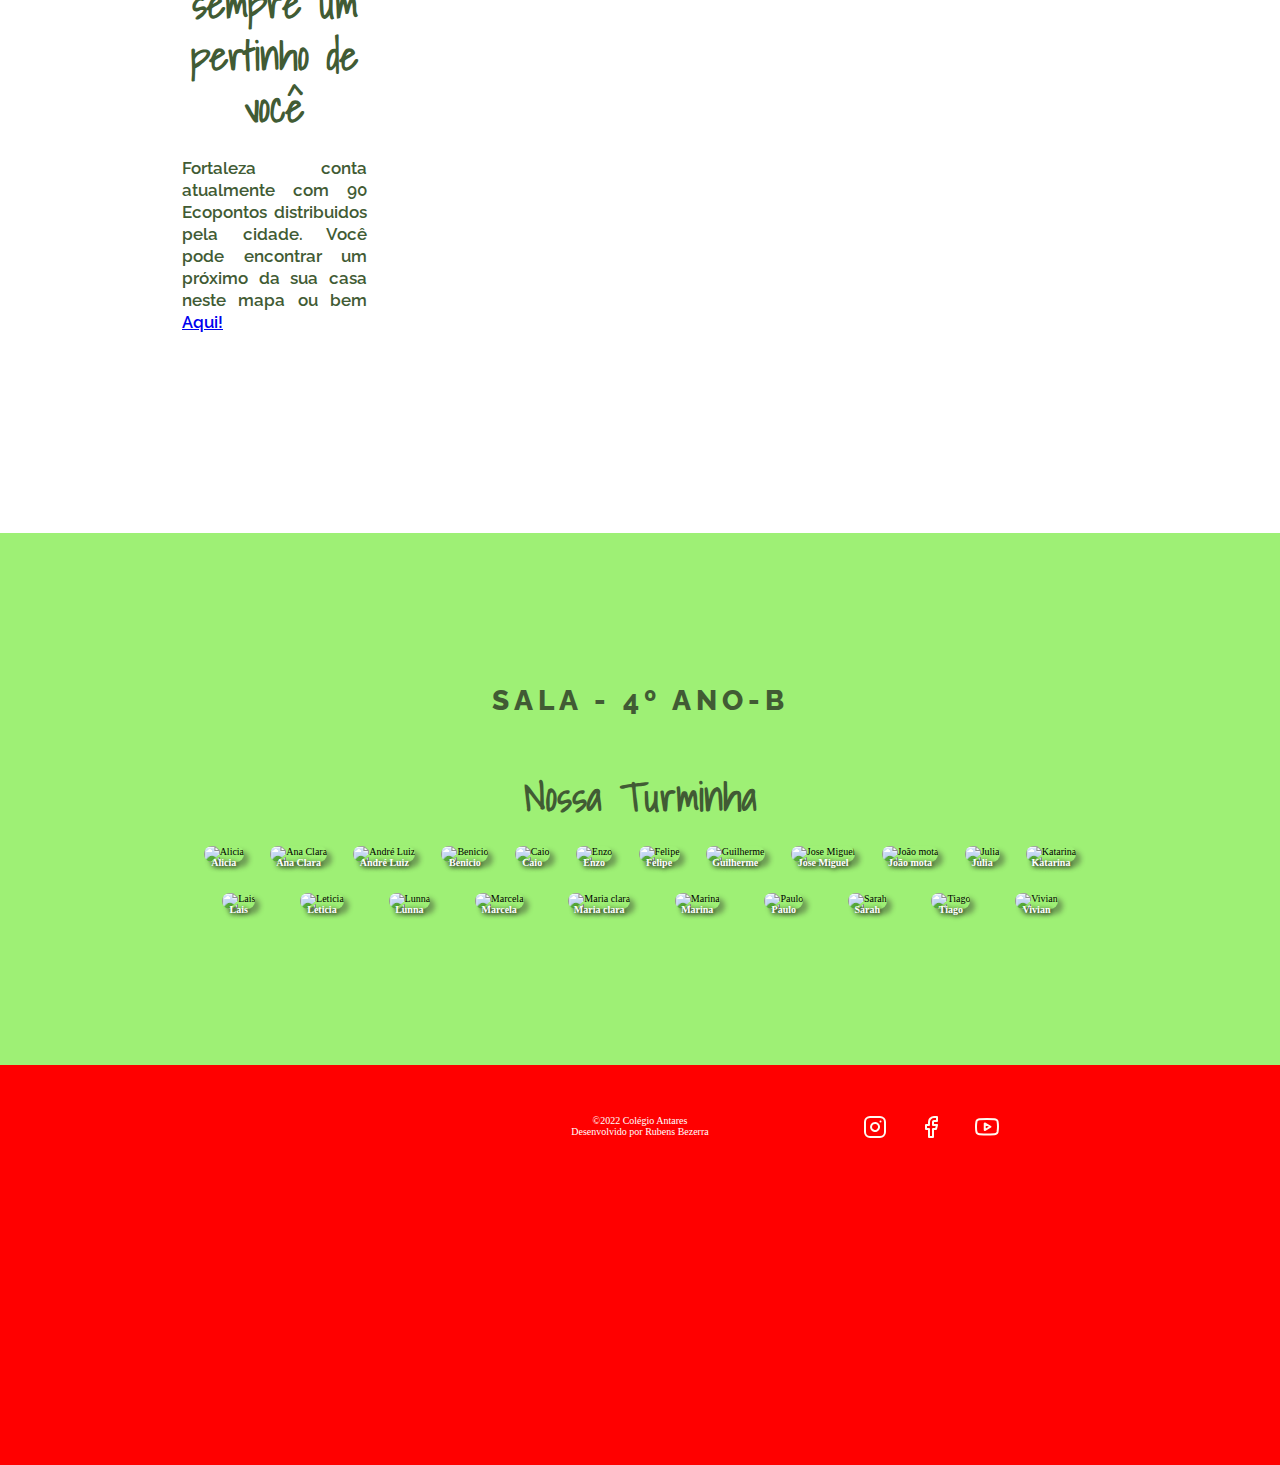
==== commit 1aceab76: "Update index.html" ====
--- a/index.html
+++ b/index.html
@@ -20,7 +20,7 @@
         <img
           class="logo"
           href="#home"
-          src="./images/logo-antares-white-width-150px.png"
+          src="./images/logos/logo-antares-white-width-150px.png"
           alt=""
         />
         <div class="menu">
@@ -183,16 +183,14 @@
       <div class="wrapper">
         <div class="col-a">
           <header>
-            <h4>FACT – FÁBRICA DE IDEIAS - 4B</h4>
-            <h1>A reciclagem como solução sustentável</h1>
+            <h3>A reciclagem como solução sustentável</h3>
           </header>
-
           <div class="content">
             <p>
               A Reciclagem é importante tanto para o Meio Ambiente, quanto para
               as pessoas, é uma ação continuada de coleta e processamento de
-              resíduos que de outra forma seriam jogados como lixo; mas que
-              podem ser reaproveitados e transformados em novos produtos.
+              resíduos que de outra forma seriam jogados como lixo mas que podem
+              ser reaproveitados e transformados em novos produtos.
             </p>
           </div>
         </div>
@@ -206,17 +204,17 @@
         <div class="stats">
           <div class="stat">
             <h3>82</h3>
-            <p>Milhões de toneladas <br />de resíduos em 2021</p>
+            <h4>Milhões de toneladas <br />de resíduos em 2021</h4>
           </div>
 
           <div class="stat">
             <h3>3%</h3>
-            <p>Valor de fato <br />reciclado no Brasil</p>
+            <h4>Percentual anual reciclado no Brasil</h4>
           </div>
 
           <div class="stat">
             <h3>30%</h3>
-            <p>Potencial de reciclagem <br />do nosso país</p>
+            <h4>Potencial de reciclagem <br />do nosso país</h4>
           </div>
         </div>
       </div>
@@ -225,8 +223,8 @@
     <section id="recycle">
       <div class="wrapper">
         <header>
-          <h4>Maneiras de contribuir</h4>
-          <h2>O que podemos fazer e por que?</h2>
+          <h3>Maneiras de contribuir</h3>
+          <h2>O que podemos fazer?</h2>
         </header>
 
         <div class="content">
@@ -249,11 +247,11 @@
                 />
               </svg>
 
-              <h3>Benefícios da reciclagem</h3>
+              <h3>Reciclar</h3>
               <p>
                 A reciclagem ajuda na conservação de recursos naturais como
                 madeira, água e minerais. Quanto mais a população reciclar,
-                menor sera o custo com limpeza urbana e emissão de poluentes.
+                menor será o custo com limpeza urbana e emissão de poluentes.
               </p>
             </div>
 
@@ -328,7 +326,7 @@
                 />
               </svg>
 
-              <h3>Reciclagem de artesanato</h3>
+              <h3>Artesanato</h3>
               <p>
                 Podemos soltar nossa imaginação e usar produtos que seriam
                 descartados para criar objetos. Muitas pessoas vivem de arte e
@@ -362,33 +360,6 @@
                 ou em crédito no transporte coletivo.
               </p>
             </div>
-
-            <div class="card">
-              <svg
-                width="24"
-                height="24"
-                viewBox="0 0 24 24"
-                fill="none"
-                xmlns="http://www.w3.org/2000/svg"
-              >
-                <circle cx="12" cy="12" r="12" fill="#DCE9E2" />
-                <path
-                  d="M17.091 8.18182L10.091 15.1818L6.90918 12"
-                  stroke="#00856F"
-                  stroke-width="1.5"
-                  stroke-linecap="round"
-                  stroke-linejoin="round"
-                />
-              </svg>
-
-              <h3>Curiosidades da reciclagem</h3>
-              <p>
-                Alguns materiais demoram muitos anos para sumir da natureza,
-                Chiclete 5 anos, Metal plastico e madeira + de 100 anos, Vidro 1
-                milhão de anos e existem também materiais que não podem ser
-                reciclados.
-              </p>
-            </div>
           </div>
         </div>
       </div>
@@ -398,20 +369,38 @@
       <div class="wrapper">
         <div class="col-a">
           <header>
-            <h4>Curiosidades da reciclagem</h4>
+            <h3>Curiosidades</h3>
             <h2>Você Sabia?</h2>
           </header>
 
           <div class="content">
+            <em> <p>
+              Alguns materiais demoram muitos anos para sumir da natureza, o
+              <strong>chiclete</strong>  por exemplo demora cinco anos, outros materiais como
+              <strong>metais, plasticos e madeiras</strong> demoram mais de 100 anos, <strong>vidros</strong>
+              demoram 1 milhão de anos e eles não são os que demoram mais tá, a
+              <strong>borracha</strong> fica na natureza por tempo indeterminado ou seja ela pode
+              ficar pra sempre se não houver um reaproveitamento adequado.
+            </p><p>
+              Existem também materiais que não podem ser reciclados, você sabe
+              por que algumas embalagens e objetos não podem ser reciclados após
+              a utilização? <br><br>
+              É que muitos desses materiais são compostos de matérias químicos
+              indissolúveis, muitos são feitos de misturas de materiais que não
+              podem ser separados. Por isso, muitas pessoas se confundem e
+              acabam misturando lixo reciclável e não reciclável.
+            </p>
             <p>
-              Alguns materiais demoram muitos anos para sumir da natureza, o
-              chiclete demora 5 anos para desaparecer, Os metais plasticos e
-              madeiras demoram + de 100 anos, os vidro demora 1 milhão de anos e
-              a borracha fica na natureza por tempo indeterminado ou seja, ela
-              pode ficar pra sempre na natureza se não houver um
-              reaproveitamento adequado. Existem também materiais que não podem
-              ser reciclados como vemos nesta imagem.
+              <strong>Adesivos, etiquetas, fita crepe, papel carbono, fotografias, papel
+              toalha, papel higiênico, papéis engordurados, papéis metalizados,
+              parafinados ou plastificados, grampos, esponjas de aço, pilhas e
+              isopores, bem como cristais e ampolas de medicamentos.</strong> 
             </p>
+            <p>
+              Estes são alguns dos materiais não recicláveis muito
+              utilizados e descartados
+              incorretamente.
+            </p></em> 
           </div>
         </div>
 
@@ -428,8 +417,8 @@
       <div class="wrapper">
         <div class="col-a">
           <header>
-            <h4>Descarte seguro</h4>
-            <h2>Onde encontrar um Ecoponto?</h2>
+            <h3>Descarte seguro</h3>
+            <h2>Tem sempre um pertinho de você</h2>
           </header>
 
           <div class="content">
@@ -461,7 +450,7 @@
     <section id="gallery">
       <div class="wrapper">
         <header>
-          <h4>SALA - 4º ANO-B</h4>
+          <h3>SALA - 4º ANO-B</h3>
           <h2>Nossa Turminha</h2>
         </header>
         <main>
@@ -651,7 +640,7 @@
       <div class="wrapper">
         <div class="col-a">
           <a class="logo" href="#home">
-            <img src="./images/logo-antares-white-width-150px.png" alt="" />
+            <img src="./images/logos/logo-antares-fact.png" alt="" />
           </a>
         </div>
         <div class="col-b">
@@ -738,7 +727,9 @@
             </li>
           </ul>
         </div>
-        <p>©2022 Colégio Antares <br />Desenvolvido por Rubens Bezerra</p>
+        <div class="col-c">
+          <p>©2022 Colégio Antares <br />Desenvolvido por Rubens Bezerra</p>
+        </div>
       </div>
     </footer>
 
--- a/style.css
+++ b/style.css
@@ -1,4 +1,7 @@
-/*=== GERAL =================================*/
+/*=== GERAL =======================*/
+
+@import url('https://fonts.googleapis.com/css2?family=Raleway:ital,wght@0,400;0,500;0,600;0,700;0,800;0,900;1,400;1,500;1,600;1,700;1,800;1,900&family=Shadows+Into+Light&family=Yanone+Kaffeesatz:wght@200;300;400;500;600;700&display=swap');
+
 * {
   margin: 0;
   padding: 0;
@@ -6,17 +9,17 @@
 }
 
 :root {
-  --hue: 100;
-  --primary-color: hsl(var(--hue), 100%, 26%);
-  --headline: hsl(210, 11%, 15%);
-  --paragraph: hsl(210, 9%, 31%);
-  --brand-beige: hsla(108, 100%, 69%, 0.762);
-  --brand-light: hsl(calc(var(--hue) - 22), 23%, 89%);
-  --brand-light-2: hsl(calc(var(--hue) + 10), 14%, 97%);
-  --brand-dark: hsl(var(--hue), 100%, 14%);
-  --bg-light: hsl(180, 14%, 97%);
+  --primary-color: hsl(0, 100%, 50%);
+  --secundary-color: hsl(0, 0%, 100%);
+  --primary-color-light: hsl(0, 100%, 70%);
+  --primary-color-dark: hsl(0, 90%, 40%);  
+  --headline: hsl(0, 0%, 0%);
+  --paragraph: hsl(0, 0%, 0%);
+  --bg:hsl(100, 27%, 28%);
+  --bg-light: hsl(100, 80%, 70%);
+  --nav-height: 8rem;
   font-size: 62.5%; /* 1rem = 10px */
-  --nav-height: 7.2rem;
+
 }
 
 html {
@@ -31,17 +34,51 @@
 }
 
 body {
-  font-family: 'DM Sans';
-  font-size: 1.6rem;
   text-align: center;
   overflow: overlay;
-  background-color: var(--bg-light);
+}
+
+body header h1 {
+  font-family: 'Raleway', sans-serif;
+  font-size: 3rem;
+  font-weight: 900;
+  line-height: 3.9rem;
+  color: var(--primary-color);
+}
+
+body header h2 {
+  font-family: 'Shadows Into Light', cursive;
+  font-size: 3.4rem;
+  font-weight: 700;
+  color: var(--bg);
+  line-height: 130%;
+  margin-bottom: 2rem;
+}
+
+body header h3 {
+  font-family: 'Raleway', sans-serif;
+  font-size: 2.8rem;
+  line-height: 2.5rem;
+  font-weight: 800;
+  line-height: 130%;
+  letter-spacing: 0.5rem;
+  text-transform: uppercase;
+  color: var(--bg);
+  margin-bottom: 5rem;
+}
+
+body header h4 {
+  font-family: 'Raleway', sans-serif;
+  font-size: 2.5rem;
+  font-weight: 300;
+  line-height: 130%;
+  letter-spacing: 0.1rem;
+  color: var(--bg);
 }
 
 .wrapper {
   width: min(50rem, 100%);
   margin-inline: auto;
-  padding-inline: 2.4rem;
 }
 
 ul {
@@ -53,60 +90,7 @@
 }
 
 section {
-  padding-block: 10rem;
-}
-
-section header h4 {
-  font-size: 1.4rem;
-  font-weight: 700;
-  line-height: 150%;
-  letter-spacing: 0.08rem;
-  color: var(--primary-color);
-  text-transform: uppercase;
-  margin-bottom: 1.6rem;
-}
-
-section header h2 {
-  font-size: 3rem;
-  line-height: 3.9rem;
-  color: var(--headline);
-}
-
-section header h1 {
-  font-size: 3.4rem;
-  color: var(--headline);
-  line-height: 130%;
-  margin-bottom: 2.4rem;
-}
-
-section .content p {
-  font-weight: 400;
-  font-size: 1.6rem;
-  line-height: 150%;
-  color: var(--paragraph);
-}
-
-.button {
-  background: var(--primary-col or);
-  border: none;
-  border-radius: 4rem;
-  margin-bottom: 6rem;
-  padding: 1.6rem 3.2rem;
-  width: fit-content;
-  color: white;
-  font-size: 1.4rem;
-  font-weight: 700;
-  text-transform: uppercase;
-  display: flex;
-  align-items: center;
-  justify-content: center;
-  gap: 1.6rem;
-  text-decoration: none;
-  transition: background 200ms;
-}
-
-.button:hover {
-  background-color: var(--brand-dark);
+  padding: 5rem 0;
 }
 
 .social-links {
@@ -116,32 +100,28 @@
   gap: 3.2rem;
 }
 
-/* custom colors */
+/*------custom colors-----------------*/
 #recycle .card circle {
-  fill: var(--brand-light);
-}
-
-#navigation .logo path[fill*='#00856F'],
+  fill: var(--bg-light);
+}
+
+path[fill*='#00856F'],
 #backToTopButton circle {
   fill: var(--primary-color);
 }
 
 button.open-menu path[stroke*='#00856F'],
 #ecopoint li path {
-  stroke: var(--primary-color);
-}
-
-body.menu-expanded #navigation .logo path,
-#navigation.scroll .logo path {
-  fill: white;
+  stroke: var(--secundary-color);
 }
 
 #navigation.scroll button.open-menu path[stroke*='#00856F'] {
-  stroke: white;
-}
-
-/*=== NAVIGATION =================================*/
+  stroke: var(--secundary-color);
+}
+
+/*----Navigation-----------------------*/
 nav {
+  padding-inline: 2rem;
   display: flex;
   height: 8.5rem;
   position: fixed;
@@ -156,6 +136,10 @@
   justify-content: space-between;
 }
 
+nav {
+  background: var(--bg);
+}
+
 nav.scroll {
   background: var(--primary-color);
 }
@@ -170,9 +154,10 @@
   position: fixed;
 }
 
-/*=== MENU-EXPANDED =================================*/
+/*---menu-expanded---------------*/
 body.menu-expanded {
   overflow: hidden;
+  font-family: 'Raleway', sans-serif;
 }
 
 body.menu-expanded > :not(nav) {
@@ -199,56 +184,47 @@
 body.menu-expanded .menu {
   top: 0;
   left: 0;
-  background: var(--primary-color);
-
   width: 100vw;
   height: 100vh;
-
   padding-top: var(--nav-height);
-
+  background: var(--primary-color);
+  transform: translateY(0);
   transition: transform 300ms;
-  transform: translateY(0);
 }
 
 .menu ul:nth-child(1) {
   display: flex;
   flex-direction: column;
-  gap: 4.8rem;
-
+  gap: 7rem;
   margin-top: 6rem;
-
   font-weight: 700;
   font-size: 2.4rem;
   line-height: 3.1rem;
 }
 
 .menu ul li a {
-  color: white;
+  color: var(--secundary-color);
   text-decoration: none;
 }
 
 .menu .button {
-  background: white;
+  background: var(--secundary-color);
   border-radius: 4rem;
   font-weight: 700;
   font-size: 1.8rem;
   line-height: 2.3rem;
   text-transform: uppercase;
   text-decoration: none;
-
   color: var(--primary-color);
-
   display: inline-block;
   padding: 16px 32px;
-
   margin-top: 4.8rem;
   margin-bottom: 8rem;
 }
 
 .menu .button:hover {
   background-color: var(--primary-color);
-  color: white;
-
+  color: var(--secundary-color);
   filter: brightness(1.3);
 }
 
@@ -259,24 +235,24 @@
 }
 
 body.menu-expanded .logo path {
-  fill: white;
+  fill: var(--secundary-color);
 }
 
 body.menu-expanded button path {
-  stroke: white;
-}
-
-/*=== #HOME =================================*/
+  stroke: var(--secundary-color);
+}
+
+/*---home---------------------*/
 #home {
-  padding-block: 0;
-  padding-top: calc(4.1rem + var(--nav-height));
+  padding-top: calc(3rem + var(--nav-height));
+  padding-inline: 5rem;
 }
 
 #home::before {
   content: '';
   width: 100%;
-  height: calc(75% + var(--nav-height));
-  background-color: var(--brand-light);
+  height: calc(95% + var(--nav-height));
+  background-color: var(--bg-light);
   display: block;
   position: absolute;
   top: 0;
@@ -289,16 +265,12 @@
 }
 
 #home p {
-  font-size: 1.8rem;
+  font-family: 'Raleway', sans-serif;
+  font-size: 2rem;
   line-height: 150%;
-  font-weight: 400;
-  color: var(--paragraph);
-  margin-bottom: 3.2rem;
-}
-
-#home .content p {
-  text-align: justify;
-  padding-inline: 1.5rem;
+  font-weight: 600;
+  color: var(--bg);
+  margin-bottom: 5rem;
 }
 
 #home img {
@@ -311,109 +283,151 @@
 #home .stats {
   width: 100%;
   padding-block: 4rem;
+  padding-inline: 1rem;
   margin-inline: auto;
-
-  background-color: var(--brand-beige);
-  border: 1px solid var(--brand-light);
+  background-color: var(--bg);
   border-radius: 0.6rem;
-
   display: flex;
   flex-direction: column;
   justify-content: center;
   gap: 6rem;
 }
 
-#home .stat h3 {
-  font-size: 4.8rem;
-  color: var(--headline);
+#home .stats .stat h3 {
+  font-family: 'Raleway', sans-serif;
+  font-size: 3rem;
+  font-weight: 900;
   line-height: 130%;
-
-  margin-bottom: 0.4rem;
-}
-
-#home .stat p {
-  margin: 0;
-  color: var(--primary-color);
-  font-size: 1.6rem;
-  line-height: 150%;
-}
-
-/*=== recycle =================================*/
-#recycle header h2 {
-  margin-bottom: 6rem;
+  letter-spacing: 0.5rem;
+  text-transform: uppercase;
+  color: var(--bg-light);
+}
+
+#home .stats .stat h4 {
+  font-family: 'Raleway', sans-serif;
+  font-size: 2.2rem;
+  font-weight: 300;
+  line-height: 120%;
+  letter-spacing: 0.08rem;
+  color: var(--secundary-color);
+}
+
+
+
+
+/*----recycle----------------------*/
+#recycle {
+  padding-inline: 5rem;
 }
 
 #recycle .cards {
   display: flex;
   flex-direction: column;
-  gap: 3.2rem;
+  gap: 3rem;
 }
 
 #recycle .card {
-  padding: 2.4rem;
+  padding: 2.5rem;
   text-align: left;
-
-  background: white;
-
-  border: 1px solid var(--brand-light);
-  border-radius: 0.6rem;
+  background: var(--bg);
+  border: 1px solid var(--bg);
+  border-radius: 3rem;
+}
+
+#recycle .card h3 {
+ margin-block: 1rem;
+  font-family: 'Raleway', sans-serif;
+  font-size: 1.5rem;
+  font-weight: 900;
+  letter-spacing: 0.5rem;
+  text-transform: uppercase;
+  color: var(--secundary-color);
+}
+
+#recycle header h2 {
+  margin-bottom: 6rem;
 }
 
 #recycle .card p {
   text-align: justify;
-}
-
-#recycle .card h3 {
-  margin-block: 1.6rem;
-}
-
-/*=== curiosities =================================*/
+  font-family: 'Raleway', sans-serif;
+  font-size: 1.5rem;
+  font-weight: 400;
+  line-height: 130%;
+  color: var(--bg-light);
+}
+
+/*----curiosities-------------------*/
 #curiosities {
-  text-align: left;
-  background-color: var(--brand-beige);
+  padding-inline: 5rem;
+  background-color: var(--bg-light);
 }
 
 #curiosities header h2 {
-  margin-bottom: 2.4rem;
+  margin-bottom: 6rem;
+  text-align: center;
+
 }
 
 #curiosities .content p {
-  margin-top: 2.4rem;
+    font-family: 'Raleway', sans-serif;
+    font-size: 1.7rem;
+    line-height: 130%;
+    font-weight: 600;
+    color: var(--bg);
+    margin-bottom: 2rem;
+    text-align: justify;
+  }
+
+#curiosities img {
+  display: none;
+}
+
+
+/*----ecopoint ---------------------*/
+#ecopoint header,
+#ecopoint .content {
+  padding-inline: 5rem;
+}
+
+#ecopoint header h3 {
+  margin-bottom: 5rem;
+}
+
+#ecopoint header h2 {
   margin-bottom: 6rem;
 }
 
-/*=== ecopoint =================================*/
-#ecopoint {
-  text-align: left;
-}
-
-#ecopoint header {
-  margin-bottom: 3.2rem;
-}
-
-#ecopoint header h2 {
-  margin-bottom: 2.4rem;
-}
-
 #ecopoint .content p {
-  margin-top: 2.4rem;
-  margin-bottom: 6rem;
-}
-#ecopoint .col-a {
-  display: flex;
-  flex-direction: column;
-  align-items: center;
-  justify-items: center;
-  gap: 0.8rem;
-}
-
-#ecopoint .col-b {
-  width: 100%;
-}
-
-/*=== GALLERY =================================*/
+  font-family: 'Raleway', sans-serif;
+  font-size: 1.7rem;
+  line-height: 130%;
+  font-weight: 600;
+  color: var(--bg);
+  margin-bottom: 2rem;
+  text-align: justify;
+  margin-bottom: 5rem;
+}
+
+#ecopoint .col-b iframe {
+
+}
+
+/*----gallery-----------------------*/
 #gallery {
-  background-color: var(--brand-beige);
+  background-color: var(--bg-light);
+}
+
+#gallery h2 {
+  margin-bottom: 4rem;
+}
+
+#gallery .box p {
+  font-weight: bold;
+  color: white;
+  text-shadow: 0.1rem 0.1rem 0.5rem black;
+  margin-top: -0.5rem;
+  text-align: center;
 }
 .gallery-container {
   display: flex;
@@ -422,16 +436,16 @@
   gap: 2vw;
   padding: 0 2vw;
 }
+
 .gallery-items {
-  width: 24rem;
-  height: 34rem;
+  width: 30%rem;
+  height: 20rem;
   box-shadow: 0.5rem 0.5rem 0.5rem rgba(39, 38, 38, 0.4);
-  flex-grow: 1;
   transition: transform 0.2s linear;
-  background-color: var(--bg-light);
-  border-radius: 1.5rem;
-  border: 5px solid white;
-}
+  background: url(./images/bkg/vector-ecology-symbols-horizontal-frame.png);
+  border-radius: 1rem;
+}
+
 .gallery-items img {
   width: 80%;
   height: 100%;
@@ -439,53 +453,40 @@
 }
 
 .gallery-items:hover {
-  transform: scale(1.2);
-}
-
-/*=== FOOTER =================================*/
+  transform: scale(1.7);
+  margin-left: auto;
+  margin-right: auto;
+}
+
+/*----footer------------------------*/
 footer {
   background-color: var(--primary-color);
   padding-block: 6rem;
-
-  text-align: left;
-
+  height: 40rem;
+}
+
+footer .wrapper .col-a,
+footer .wrapper .col-b{
+  margin-bottom: 3rem;
+}
+
+footer .wrapper .col-c{
   color: white;
+  text-align: center;
 }
 
 footer .logo {
   display: inline-block;
-  margin-bottom: 2.4rem;
-}
-
-footer .logo svg {
-  width: 23.6rem;
-  height: 3.1rem;
-}
-
-footer .logo path {
-  fill: white;
-}
-
-footer p {
-  color: var(--brand-beige);
-  line-height: 2;
-
-  margin-bottom: 3.2rem;
-}
-
-footer .social-links {
-  justify-content: flex-start;
-}
-
-/* =============BACK TO TOP==============*/
+  width: 150px;
+}
+
+/*-----back to top------------------*/
 #backToTopButton {
   position: fixed;
   bottom: 1rem;
-  right: 4.5rem;
-
+  right: 5rem;
   opacity: 0;
   visibility: hidden;
-
   transform: translateY(100%);
   transition: 200ms;
 }
@@ -496,20 +497,20 @@
   transform: translateY(0);
 }
 
-/* =============RESPONSIVE==============*/
+/*----responsive------------------*/
 @media (min-width: 1024px) {
-  /* =============geral==============*/
+  /*----geral---------------------*/
   body {
     overflow: auto;
   }
 
   .wrapper {
-    width: min(1120rem, 100%);
+    width: min(1120px, 100%);
     display: grid;
   }
 
   section {
-    padding-block: 16rem;
+    padding-block: 15rem;
   }
 
   section h2 {
@@ -522,6 +523,13 @@
   .col-b {
     grid-area: B;
   }
+
+  .col-c {
+    grid-area: C;
+  }
+  
+        <p>©2022 Colégio Antares <br />Desenvolvido por Rubens Bezerra</p>
+
 
   /* =============navigation==============*/
   body #navigation .wrapper {
@@ -582,12 +590,12 @@
   }
 
   nav#navigation.scroll .menu ul li a {
-    color: var(--brand-light-2);
+    color: var(--primary-color-light-2);
     opacity: 0.6;
   }
 
   nav#navigation.scroll .menu a.button {
-    border-color: var(--brand-light-2);
+    border-color: var(--primary-color-light-2);
     color: white;
     opacity: 0.6;
   }
@@ -626,12 +634,12 @@
   }
 
   nav#navigation.scroll .menu li a::after {
-    background-color: var(--brand-light-2);
+    background-color: var(--primary-color-light-2);
   }
 
   nav#navigation .menu li a.active::after,
   nav#navigation .menu li a:hover::after {
-    background-color: var(--brand-light-2);
+    background-color: var(--primary-color-light-2);
     width: 130%;
   }
 
@@ -647,7 +655,7 @@
 
   /* =============home==============*/
   #home::before {
-    height: calc(95% - var(--nav-height));
+    height: calc(85% + var(--nav-height));
   }
 
   #home {
@@ -753,8 +761,10 @@
     text-align: justify;
   }
 
-
-
+  #curiosities .col-b img {
+    display: flex;
+    height: 100%;
+  }
 
   /*=== ecopoint =================================*/
 
@@ -805,12 +815,6 @@
     padding-inline: 12.3rem;
   }
 
-  #gallery .wrapper h4,
-  #gallery .wrapper h2,
-  #gallery .wrapper p {
-    text-align: left;
-  }
-
   #gallery .wrapper h2 {
     margin-bottom: 2.4rem;
     font-size: 4rem;
@@ -822,24 +826,26 @@
 
   /*=== FOOTER =================================*/
   footer {
-    padding-block: 2rem;
+    padding-block: 5rem;
   }
   footer .wrapper {
-    grid-template-columns: 1fr 1fr;
-    grid-template-areas: 'A B';
+    grid-template-columns: 1fr 1fr 1fr;
+    grid-template-areas: 'A C B';
     padding-inline: 12.3rem;
-  }
-
-  footer .col-a {
-    align-self: center;
-  }
-
-  footer .col-b {
-    align-self: center;
-    justify-self: flex-end;
+    ali
+  }
+
+
+  footer .col-a img {
+    width: 120px;
+  }
+
+  footer .col-b ul .social-links {
+
   }
 
   footer p {
     margin-bottom: 0;
-  }
-}
+    font-size: 1rem;
+  }
+}
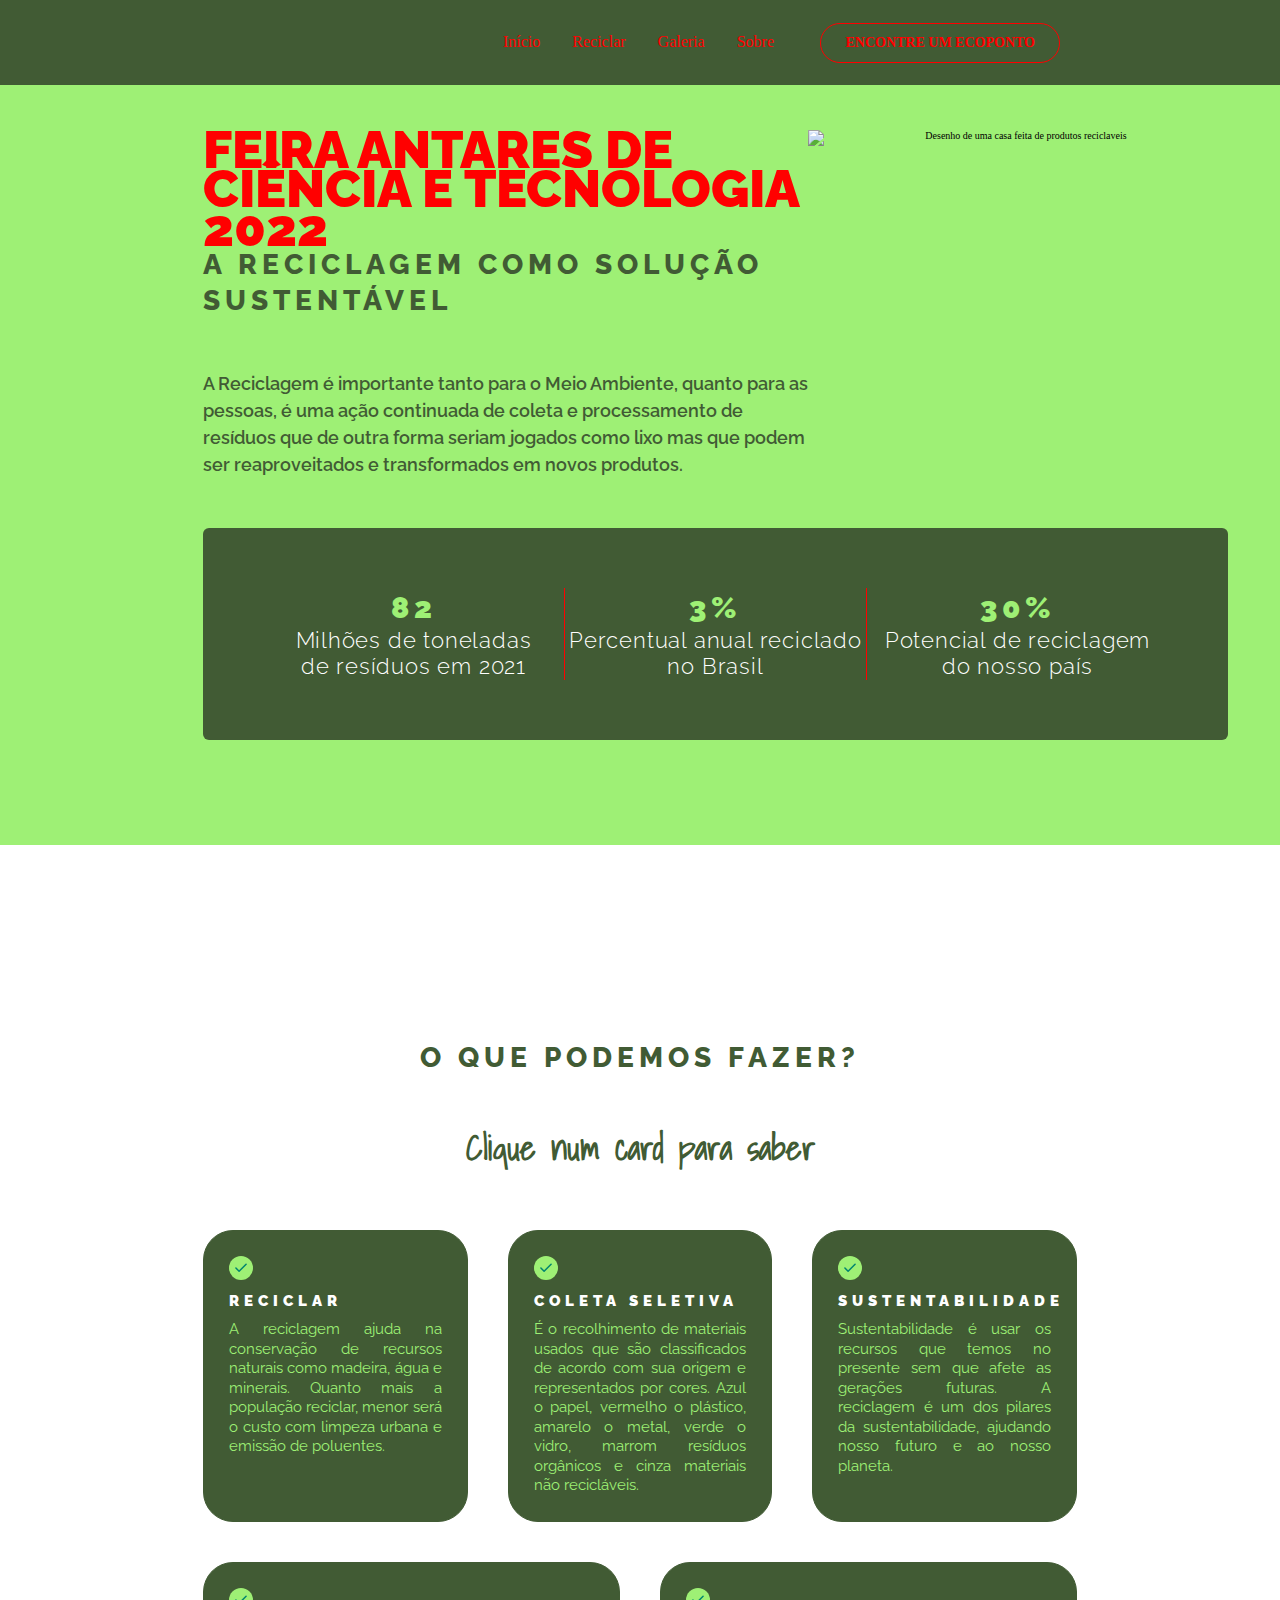
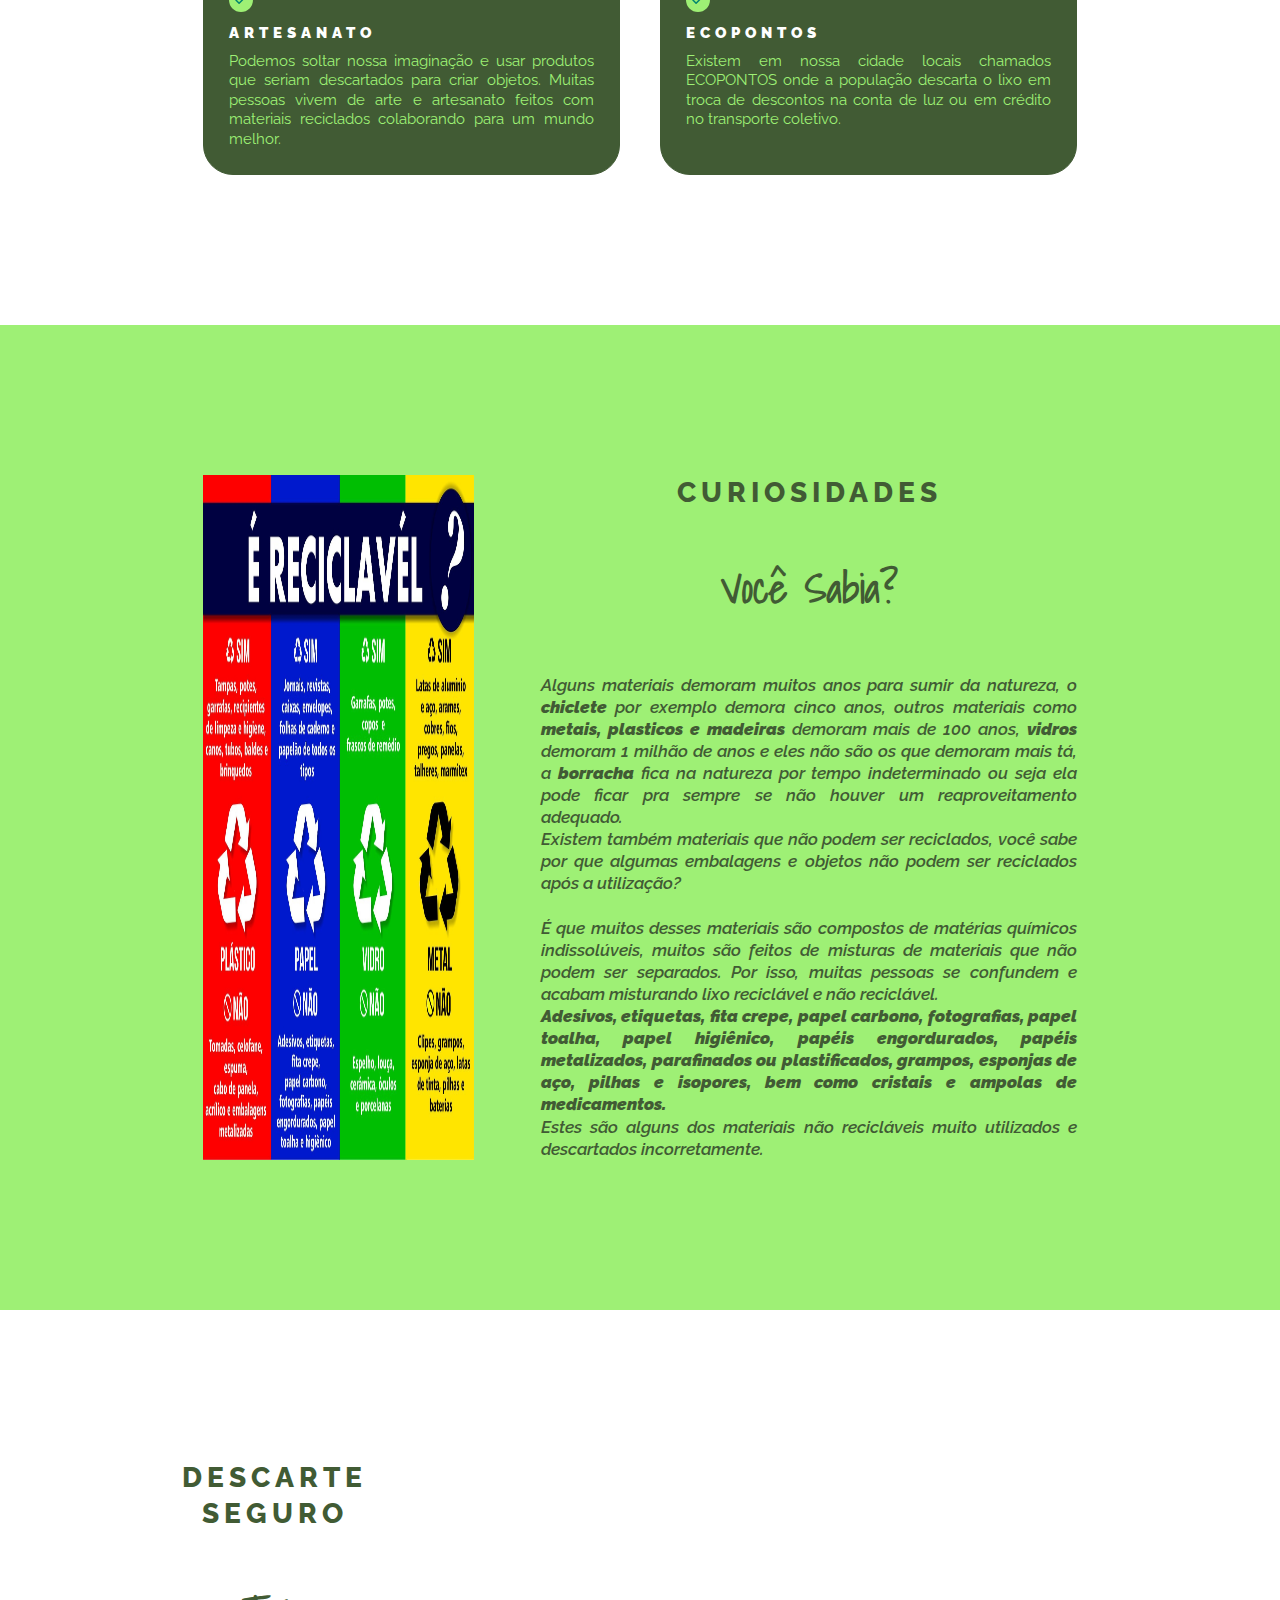
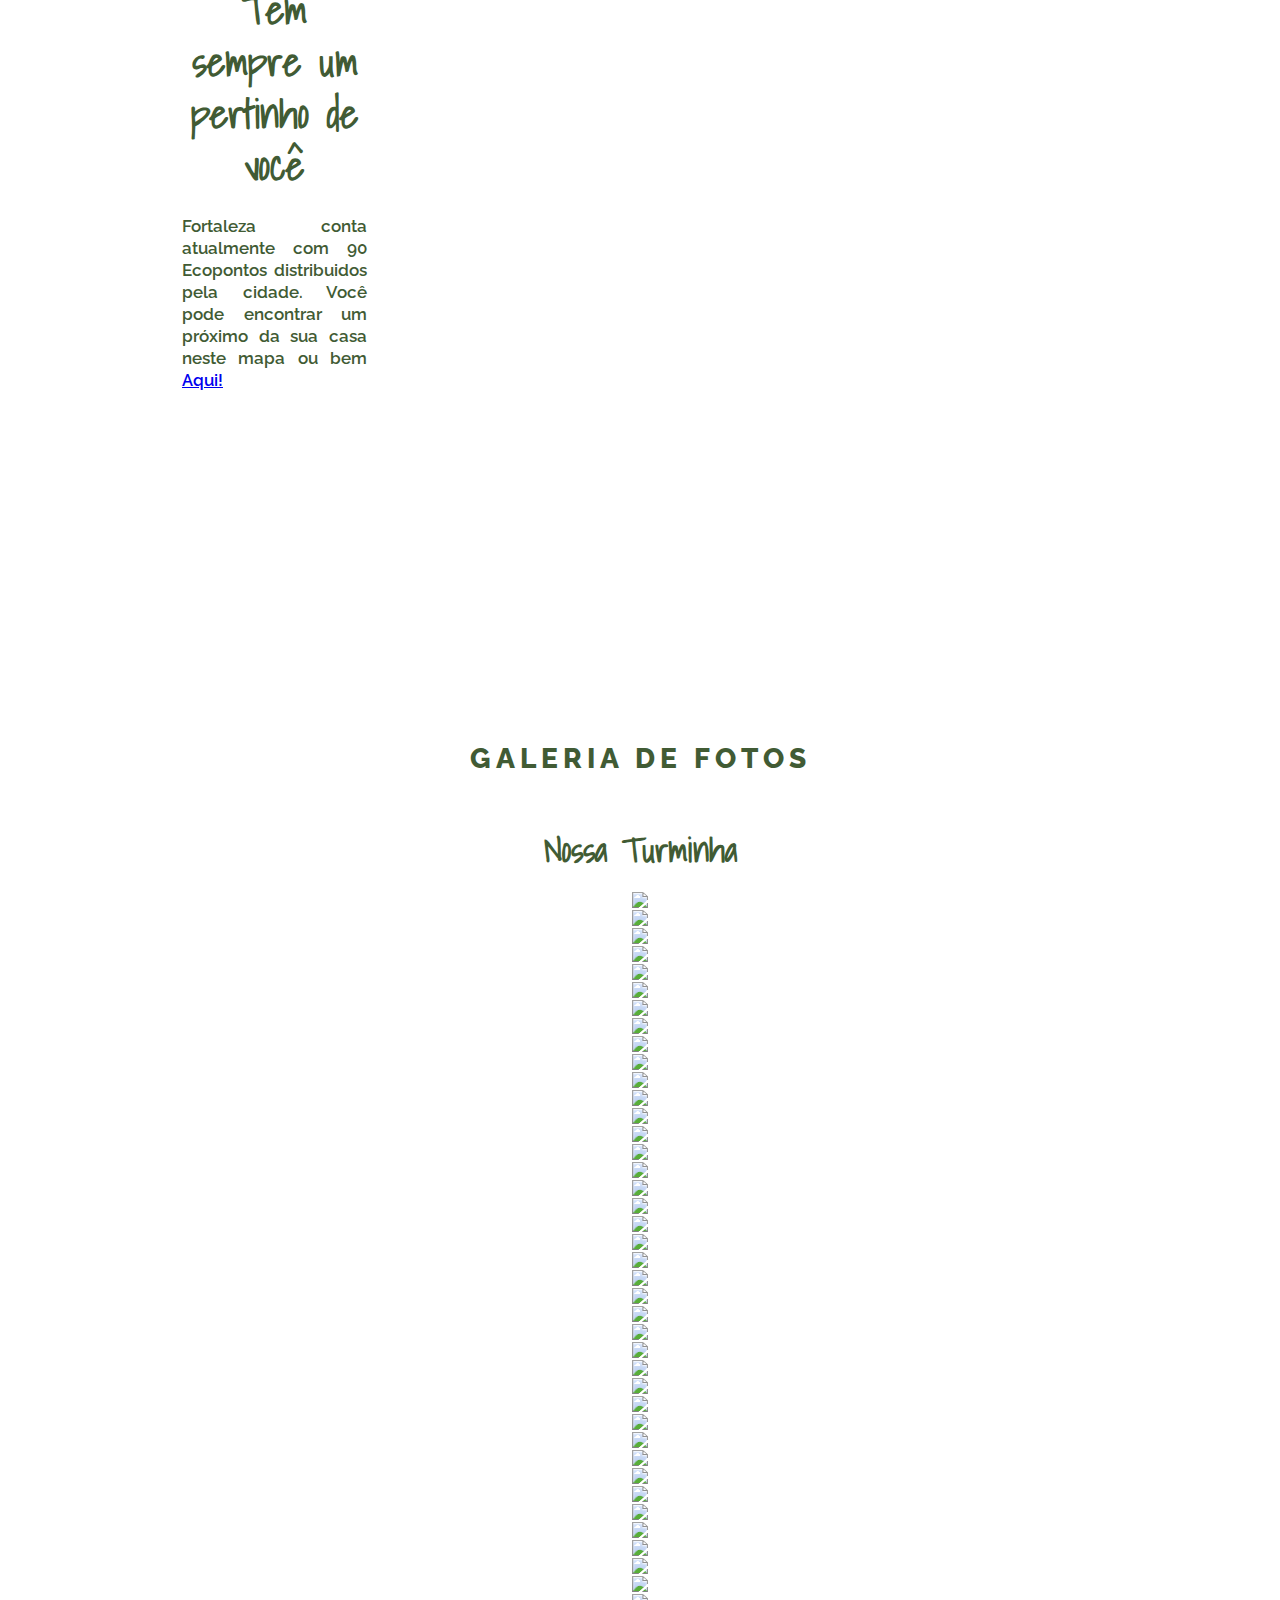
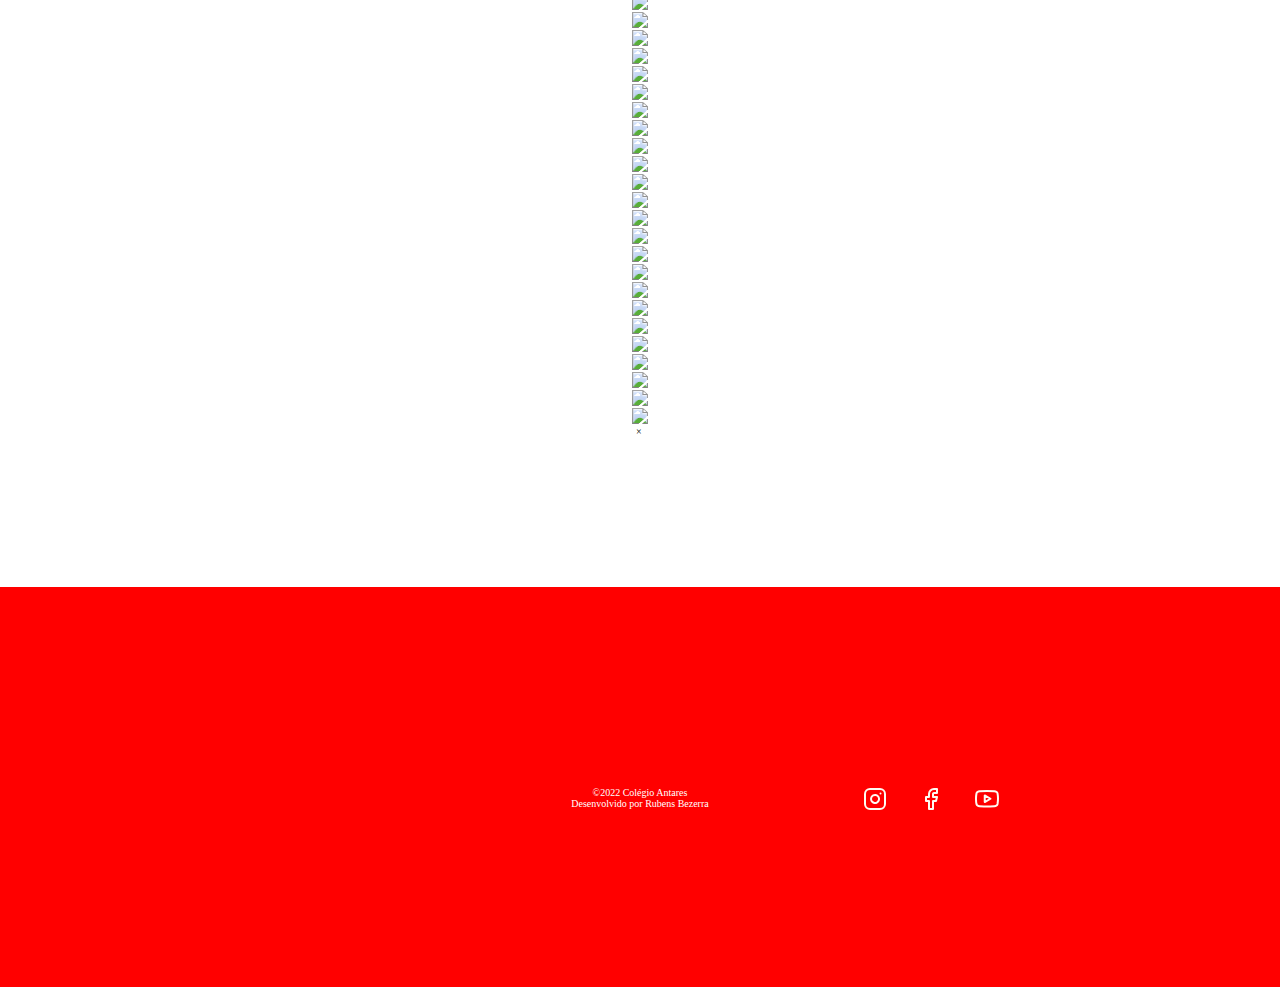
==== commit f326778d: "Update index.html" ====
--- a/index.html
+++ b/index.html
@@ -6,28 +6,17 @@
     <title>FACT – FÁBRICA DE IDEIAS</title>
 
     <link rel="stylesheet" href="style.css" />
-
-    <link rel="preconnect" href="https://fonts.googleapis.com" />
-    <link rel="preconnect" href="https://fonts.gstatic.com" crossorigin />
-    <link
-      href="https://fonts.googleapis.com/css2?family=DM+Sans:wght@400;700&display=swap"
-      rel="stylesheet"
-    />
   </head>
   <body>
     <nav id="navigation">
       <div class="wrapper">
-        <img
-          class="logo"
-          href="#home"
-          src="./images/logos/logo-antares-white-width-150px.png"
-          alt=""
-        />
+        <img class="logo" href="#home" src="./images/figure-logo-ats.png" alt="" />
         <div class="menu">
           <ul>
             <li><a onclick="closeMenu()" href="#home">Início</a></li>
             <li><a onclick="closeMenu()" href="#recycle">Reciclar</a></li>
-            <li><a onclick="closeMenu()" href="#gallery">Turminha</a></li>
+            <li><a onclick="closeMenu()" href="#gallery">Galeria</a></li>
+            <li><a onclick="closeMenu()" href="#about">Sobre</a></li>
           </ul>
 
           <a class="button" onclick="closeMenu()" href="#ecopoint"
@@ -42,7 +31,7 @@
                 ><svg
                   width="24"
                   height="24"
-                  viewBox="0 0 24 24"
+                  viewbox="0 0 24 24"
                   fill="none"
                   xmlns="http://www.w3.org/2000/svg"
                 >
@@ -75,7 +64,7 @@
                 <svg
                   width="24"
                   height="24"
-                  viewBox="0 0 24 24"
+                  viewbox="0 0 24 24"
                   fill="none"
                   xmlns="http://www.w3.org/2000/svg"
                 >
@@ -94,7 +83,7 @@
                 <svg
                   width="24"
                   height="24"
-                  viewBox="0 0 24 24"
+                  viewbox="0 0 24 24"
                   fill="none"
                   xmlns="http://www.w3.org/2000/svg"
                 >
@@ -127,7 +116,7 @@
           <svg
             width="40"
             height="40"
-            viewBox="0 0 40 40"
+            viewbox="0 0 40 40"
             fill="none"
             xmlns="http://www.w3.org/2000/svg"
           >
@@ -163,7 +152,7 @@
           <svg
             width="40"
             height="40"
-            viewBox="0 0 40 40"
+            viewbox="0 0 40 40"
             fill="none"
             xmlns="http://www.w3.org/2000/svg"
           >
@@ -183,6 +172,7 @@
       <div class="wrapper">
         <div class="col-a">
           <header>
+            <h1>FEIRA ANTARES DE CIÊNCIA E TECNOLOGIA 2022</h1>
             <h3>A reciclagem como solução sustentável</h3>
           </header>
           <div class="content">
@@ -223,17 +213,16 @@
     <section id="recycle">
       <div class="wrapper">
         <header>
-          <h3>Maneiras de contribuir</h3>
-          <h2>O que podemos fazer?</h2>
+          <h3>O que podemos fazer?</h3>
+          <h2>Clique num card para saber</h2>
         </header>
-
-        <div class="content">
-          <div class="cards">
-            <div class="card">
+        <div class="cards">
+          <article class="card">
+            <div class="card__content">
               <svg
                 width="24"
                 height="24"
-                viewBox="0 0 24 24"
+                viewbox="0 0 24 24"
                 fill="none"
                 xmlns="http://www.w3.org/2000/svg"
               >
@@ -247,19 +236,20 @@
                 />
               </svg>
 
-              <h3>Reciclar</h3>
-              <p>
+              <h3 class="card__title">Reciclar</h3>
+              <p class="card__description">
                 A reciclagem ajuda na conservação de recursos naturais como
                 madeira, água e minerais. Quanto mais a população reciclar,
                 menor será o custo com limpeza urbana e emissão de poluentes.
               </p>
             </div>
-
-            <div class="card">
+          </article>
+          <article class="card">
+            <div class="card__content">
               <svg
                 width="24"
                 height="24"
-                viewBox="0 0 24 24"
+                viewbox="0 0 24 24"
                 fill="none"
                 xmlns="http://www.w3.org/2000/svg"
               >
@@ -273,20 +263,21 @@
                 />
               </svg>
 
-              <h3>Coleta seletiva</h3>
-              <p>
+              <h3 class="card__title">Coleta seletiva</h3>
+              <p class="card__description">
                 É o recolhimento de materiais usados que são classificados de
                 acordo com sua origem e representados por cores. Azul o papel,
                 vermelho o plástico, amarelo o metal, verde o vidro, marrom
                 resíduos orgânicos e cinza materiais não recicláveis.
               </p>
             </div>
-
-            <div class="card">
+          </article>
+          <article class="card">
+            <div class="card__content">
               <svg
                 width="24"
                 height="24"
-                viewBox="0 0 24 24"
+                viewbox="0 0 24 24"
                 fill="none"
                 xmlns="http://www.w3.org/2000/svg"
               >
@@ -300,19 +291,20 @@
                 />
               </svg>
 
-              <h3>Sustentabilidade</h3>
-              <p>
+              <h3 class="card__title">Sustentabilidade</h3>
+              <p class="card__description">
                 Sustentabilidade é usar os recursos que temos no presente sem
                 que afete as gerações futuras. A reciclagem é um dos pilares da
                 sustentabilidade, ajudando nosso futuro e ao nosso planeta.
               </p>
             </div>
-
-            <div class="card">
+          </article>
+          <article class="card">
+            <div class="card__content">
               <svg
                 width="24"
                 height="24"
-                viewBox="0 0 24 24"
+                viewbox="0 0 24 24"
                 fill="none"
                 xmlns="http://www.w3.org/2000/svg"
               >
@@ -326,20 +318,21 @@
                 />
               </svg>
 
-              <h3>Artesanato</h3>
-              <p>
+              <h3 class="card__title">Artesanato</h3>
+              <p class="card__description">
                 Podemos soltar nossa imaginação e usar produtos que seriam
                 descartados para criar objetos. Muitas pessoas vivem de arte e
                 artesanato feitos com materiais reciclados colaborando para um
                 mundo melhor.
               </p>
             </div>
-
-            <div class="card">
+          </article>
+          <article class="card">
+            <div class="card__content">
               <svg
                 width="24"
                 height="24"
-                viewBox="0 0 24 24"
+                viewbox="0 0 24 24"
                 fill="none"
                 xmlns="http://www.w3.org/2000/svg"
               >
@@ -353,14 +346,14 @@
                 />
               </svg>
 
-              <h3>Ecopontos</h3>
-              <p>
+              <h3 class="card__title">Ecopontos</h3>
+              <p class="card__description">
                 Existem em nossa cidade locais chamados ECOPONTOS onde a
                 população descarta o lixo em troca de descontos na conta de luz
                 ou em crédito no transporte coletivo.
               </p>
             </div>
-          </div>
+          </article>
         </div>
       </div>
     </section>
@@ -374,33 +367,42 @@
           </header>
 
           <div class="content">
-            <em> <p>
-              Alguns materiais demoram muitos anos para sumir da natureza, o
-              <strong>chiclete</strong>  por exemplo demora cinco anos, outros materiais como
-              <strong>metais, plasticos e madeiras</strong> demoram mais de 100 anos, <strong>vidros</strong>
-              demoram 1 milhão de anos e eles não são os que demoram mais tá, a
-              <strong>borracha</strong> fica na natureza por tempo indeterminado ou seja ela pode
-              ficar pra sempre se não houver um reaproveitamento adequado.
-            </p><p>
-              Existem também materiais que não podem ser reciclados, você sabe
-              por que algumas embalagens e objetos não podem ser reciclados após
-              a utilização? <br><br>
-              É que muitos desses materiais são compostos de matérias químicos
-              indissolúveis, muitos são feitos de misturas de materiais que não
-              podem ser separados. Por isso, muitas pessoas se confundem e
-              acabam misturando lixo reciclável e não reciclável.
-            </p>
-            <p>
-              <strong>Adesivos, etiquetas, fita crepe, papel carbono, fotografias, papel
-              toalha, papel higiênico, papéis engordurados, papéis metalizados,
-              parafinados ou plastificados, grampos, esponjas de aço, pilhas e
-              isopores, bem como cristais e ampolas de medicamentos.</strong> 
-            </p>
-            <p>
-              Estes são alguns dos materiais não recicláveis muito
-              utilizados e descartados
-              incorretamente.
-            </p></em> 
+            <em>
+              <p>
+                Alguns materiais demoram muitos anos para sumir da natureza, o
+                <strong>chiclete</strong> por exemplo demora cinco anos, outros
+                materiais como
+                <strong>metais, plasticos e madeiras</strong> demoram mais de
+                100 anos, <strong>vidros</strong>
+                demoram 1 milhão de anos e eles não são os que demoram mais tá,
+                a
+                <strong>borracha</strong> fica na natureza por tempo
+                indeterminado ou seja ela pode ficar pra sempre se não houver um
+                reaproveitamento adequado.
+              </p>
+              <p>
+                Existem também materiais que não podem ser reciclados, você sabe
+                por que algumas embalagens e objetos não podem ser reciclados
+                após a utilização? <br /><br />
+                É que muitos desses materiais são compostos de matérias químicos
+                indissolúveis, muitos são feitos de misturas de materiais que
+                não podem ser separados. Por isso, muitas pessoas se confundem e
+                acabam misturando lixo reciclável e não reciclável.
+              </p>
+              <p>
+                <strong
+                  >Adesivos, etiquetas, fita crepe, papel carbono, fotografias,
+                  papel toalha, papel higiênico, papéis engordurados, papéis
+                  metalizados, parafinados ou plastificados, grampos, esponjas
+                  de aço, pilhas e isopores, bem como cristais e ampolas de
+                  medicamentos.</strong
+                >
+              </p>
+              <p>
+                Estes são alguns dos materiais não recicláveis muito utilizados
+                e descartados incorretamente.
+              </p></em
+            >
           </div>
         </div>
 
@@ -447,297 +449,580 @@
       </div>
     </section>
 
-    <section id="gallery">
-      <div class="wrapper">
-        <header>
-          <h3>SALA - 4º ANO-B</h3>
-          <h2>Nossa Turminha</h2>
-        </header>
-        <main>
-          <div class="gallery-container">
-            <div class="box">
-              <img
-                class="gallery-items"
-                src="./images/Alunos/Alicia.png"
-                alt="Alicia"
-              />
-              <p>Alicia</p>
-            </div>
-            <div class="box">
-              <img
-                class="gallery-items"
-                src="images/Alunos/Ana-clara.png"
-                alt="Ana Clara"
-              />
-              <p>Ana Clara</p>
-            </div>
-            <div class="box">
-              <img
-                class="gallery-items"
-                src="./images/Alunos/Andre-luiz.png"
-                alt="André Luiz"
-              />
-              <p>André Luiz</p>
-            </div>
-            <div class="box">
-              <img
-                class="gallery-items"
-                src="./images/Alunos/Benicio.png"
-                alt="Benicio"
-              />
-              <p>Benicio</p>
-            </div>
-            <div class="box">
-              <img
-                class="gallery-items"
-                src="./images/Alunos/Caio.png"
-                alt="Caio"
-              />
-              <p>Caio</p>
-            </div>
-            <div class="box">
-              <img
-                class="gallery-items"
-                src="./images/Alunos/Enzo.png"
-                alt="Enzo"
-              />
-              <p>Enzo</p>
-            </div>
-            <div class="box">
-              <img
-                class="gallery-items"
-                src="./images/Alunos/Felipe.png"
-                alt="Felipe"
-              />
-              <p>Felipe</p>
-            </div>
-            <div class="box">
-              <img
-                class="gallery-items"
-                src="./images/Alunos/Guilherme.png"
-                alt="Guilherme"
-              />
-              <p>Guilherme</p>
-            </div>
-            <div class="box">
-              <img
-                class="gallery-items"
-                src="./images/Alunos/Jose-miguel.png"
-                alt="Jose Miguel"
-              />
-              <p>Jose Miguel</p>
-            </div>
-            <div class="box">
-              <img
-                class="gallery-items"
-                src="./images/Alunos/João-mota.png"
-                alt="João mota"
-              />
-              <p>João mota</p>
-            </div>
-            <div class="box">
-              <img
-                class="gallery-items"
-                src="./images/Alunos/Julia.png"
-                alt="Julia"
-              />
-              <p>Julia</p>
-            </div>
-            <div class="box">
-              <img
-                class="gallery-items"
-                src="./images/Alunos/Katarina.png"
-                alt="Katarina"
-              />
-              <p>Katarina</p>
-            </div>
-            <div class="box">
-              <img
-                class="gallery-items"
-                src="./images/Alunos/Lais.png"
-                alt="Lais"
-              />
-              <p>Lais</p>
-            </div>
-            <div class="box">
-              <img
-                class="gallery-items"
-                src="./images/Alunos/Leticia.png"
-                alt="Leticia"
-              />
-              <p>Leticia</p>
-            </div>
-            <div class="box">
-              <img
-                class="gallery-items"
-                src="./images/Alunos/Lunna.png"
-                alt="Lunna"
-              />
-              <p>Lunna</p>
-            </div>
-            <div class="box">
-              <img
-                class="gallery-items"
-                src="./images/Alunos/Marcela.png"
-                alt="Marcela"
-              />
-              <p>Marcela</p>
-            </div>
-            <div class="box">
-              <img
-                class="gallery-items"
-                src="./images/Alunos/Maria-clara.png"
-                alt="Maria clara"
-              />
-              <p>Maria clara</p>
-            </div>
-            <div class="box">
-              <img
-                class="gallery-items"
-                src="./images/Alunos/Marina.png"
-                alt="Marina"
-              />
-              <p>Marina</p>
-            </div>
-            <div class="box">
-              <img
-                class="gallery-items"
-                src="./images/Alunos/Paulo.png"
-                alt="Paulo"
-              />
-              <p>Paulo</p>
-            </div>
-            <div class="box">
-              <img
-                class="gallery-items"
-                src="./images/Alunos/Sarah.png"
-                alt="Sarah"
-              />
-              <p>Sarah</p>
-            </div>
-            <div class="box">
-              <img
-                class="gallery-items"
-                src="./images/Alunos/Tiago.png"
-                alt="Tiago"
-              />
-              <p>Tiago</p>
-            </div>
-            <div class="box">
-              <img
-                class="gallery-items"
-                src="./images/Alunos/Vivian.png"
-                alt="Vivian"
-              />
-              <p>Vivian</p>
-            </div>
-          </div>
-        </main>
+    <section id="gallery-container">
+      <header>
+        <h3>Galeria de fotos</h3>
+        <h2>Nossa Turminha</h2>
+      </header>
+      <div class="gallery">
+        <figure class="gallery-img">
+          <img id="myImg" src="./images/thumbnail/figure-01.png" lt="Alicia" />
+        </figure>
+
+        <figure class="gallery-img">
+          <img
+            class="myImg"
+            src="./images/thumbnail/figure-02.png"
+            lt="Ana Clara"
+          />
+        </figure>
+
+        <figure class="gallery-img">
+          <img
+            class="myImg"
+            src="./images/thumbnail/figure-03.png"
+            lt="Andre luiz"
+          />
+        </figure>
+
+        <figure class="gallery-img">
+          <img
+            class="myImg"
+            src="./images/thumbnail/figure-04.png"
+            lt="Benicio"
+          />
+        </figure>
+
+        <figure class="gallery-img">
+          <img class="myImg" src="./images/thumbnail/figure-05.png" lt="Caio" />
+        </figure>
+
+        <figure class="gallery-img">
+          <img class="myImg" src="./images/thumbnail/figure-06.png" lt="Enzo" />
+        </figure>
+
+        <figure class="gallery-img">
+          <img
+            class="myImg"
+            src="./images/thumbnail/figure-07.png"
+            lt="Felipe"
+          />
+        </figure>
+
+        <figure class="gallery-img">
+          <img
+            class="myImg"
+            src="./images/thumbnail/figure-08.png"
+            lt="Guilherme"
+          />
+        </figure>
+
+        <figure class="gallery-img">
+          <img
+            class="myImg"
+            src="./images/thumbnail/figure-09.png"
+            lt="José Miguel"
+          />
+        </figure>
+
+        <figure class="gallery-img">
+          <img
+            class="myImg"
+            src="./images/thumbnail/figure-10.png"
+            lt="Julia"
+          />
+        </figure>
+
+        <figure class="gallery-img">
+          <img
+            class="myImg"
+            src="./images/thumbnail/figure-11.png"
+            lt="Katarina"
+          />
+        </figure>
+
+        <figure class="gallery-img">
+          <img class="myImg" src="./images/thumbnail/figure-12.png" lt="Lais" />
+        </figure>
+
+        <figure class="gallery-img">
+          <img
+            class="myImg"
+            src="./images/thumbnail/figure-13.png"
+            lt="Leticia"
+          />
+        </figure>
+
+        <figure class="gallery-img">
+          <img
+            class="myImg"
+            src="./images/thumbnail/figure-14.png"
+            lt="Lunna"
+          />
+        </figure>
+
+        <figure class="gallery-img">
+          <img
+            class="myImg"
+            src="./images/thumbnail/figure-15.png"
+            lt="Marcela"
+          />
+        </figure>
+
+        <figure class="gallery-img">
+          <img
+            class="myImg"
+            src="./images/thumbnail/figure-16.png"
+            lt="Maria Clara"
+          />
+        </figure>
+
+        <figure class="gallery-img">
+          <img
+            class="myImg"
+            src="./images/thumbnail/figure-17.png"
+            lt="Marina"
+          />
+        </figure>
+
+        <figure class="gallery-img">
+          <img
+            class="myImg"
+            src="./images/thumbnail/figure-18.png"
+            lt="Ana Clara"
+          />
+        </figure>
+
+        <figure class="gallery-img">
+          <img
+            class="myImg"
+            src="./images/thumbnail/figure-19.png"
+            lt="Paulo"
+          />
+        </figure>
+
+        <figure class="gallery-img">
+          <img
+            class="myImg"
+            src="./images/thumbnail/figure-20.png"
+            lt="Sarah"
+          />
+        </figure>
+
+        <figure class="gallery-img">
+          <img
+            class="myImg"
+            src="./images/thumbnail/figure-21.png"
+            lt="Tiago"
+          />
+        </figure>
+
+        <figure class="gallery-img">
+          <img
+            class="myImg"
+            src="./images/thumbnail/figure-22.png"
+            lt="Vivian"
+          />
+        </figure>
+
+        <figure class="gallery-img">
+          <img id="myImg" src="./images/thumbnail/figure-23.png" lt="Alicia" />
+        </figure>
+
+        <figure class="gallery-img">
+          <img
+            class="myImg"
+            src="./images/thumbnail/figure-24.png"
+            lt="Ana Clara"
+          />
+        </figure>
+
+        <figure class="gallery-img">
+          <img
+            class="myImg"
+            src="./images/thumbnail/figure-25.png"
+            lt="Andre luiz"
+          />
+        </figure>
+
+        <figure class="gallery-img">
+          <img
+            class="myImg"
+            src="./images/thumbnail/figure-26.png"
+            lt="Benicio"
+          />
+        </figure>
+
+        <figure class="gallery-img">
+          <img class="myImg" src="./images/thumbnail/figure-27.png" lt="Caio" />
+        </figure>
+
+        <figure class="gallery-img">
+          <img class="myImg" src="./images/thumbnail/figure-28.png" lt="Enzo" />
+        </figure>
+
+        <figure class="gallery-img">
+          <img
+            class="myImg"
+            src="./images/thumbnail/figure-29.png"
+            lt="Felipe"
+          />
+        </figure>
+
+        <figure class="gallery-img">
+          <img
+            class="myImg"
+            src="./images/thumbnail/figure-30.png"
+            lt="Guilherme"
+          />
+        </figure>
+
+        <figure class="gallery-img">
+          <img
+            class="myImg"
+            src="./images/thumbnail/figure-31.png"
+            lt="José Miguel"
+          />
+        </figure>
+
+        <figure class="gallery-img">
+          <img
+            class="myImg"
+            src="./images/thumbnail/figure-31.png"
+            lt="Julia"
+          />
+        </figure>
+
+        <figure class="gallery-img">
+          <img
+            class="myImg"
+            src="./images/thumbnail/figure-32.png"
+            lt="Katarina"
+          />
+        </figure>
+
+        <figure class="gallery-img">
+          <img class="myImg" src="./images/thumbnail/figure-33.png" lt="Lais" />
+        </figure>
+
+        <figure class="gallery-img">
+          <img
+            class="myImg"
+            src="./images/thumbnail/figure-34.png"
+            lt="Leticia"
+          />
+        </figure>
+
+        <figure class="gallery-img">
+          <img
+            class="myImg"
+            src="./images/thumbnail/figure-35.png"
+            lt="Lunna"
+          />
+        </figure>
+
+        <figure class="gallery-img">
+          <img
+            class="myImg"
+            src="./images/thumbnail/figure-36.png"
+            lt="Marcela"
+          />
+        </figure>
+
+        <figure class="gallery-img">
+          <img
+            class="myImg"
+            src="./images/thumbnail/figure-37.png"
+            lt="Maria Clara"
+          />
+        </figure>
+
+        <figure class="gallery-img">
+          <img
+            class="myImg"
+            src="./images/thumbnail/figure-38.png"
+            lt="Marina"
+          />
+        </figure>
+
+        <figure class="gallery-img">
+          <img
+            class="myImg"
+            src="./images/thumbnail/figure-39.png"
+            lt="Ana Clara"
+          />
+        </figure>
+
+        <figure class="gallery-img">
+          <img
+            class="myImg"
+            src="./images/thumbnail/figure-40.png"
+            lt="Paulo"
+          />
+        </figure>
+
+        <figure class="gallery-img">
+          <img
+            class="myImg"
+            src="./images/thumbnail/figure-41.png"
+            lt="Sarah"
+          />
+        </figure>
+
+        <figure class="gallery-img">
+          <img
+            class="myImg"
+            src="./images/thumbnail/figure-42.png"
+            lt="Tiago"
+          />
+        </figure>
+
+        <figure class="gallery-img">
+          <img
+            class="myImg"
+            src="./images/thumbnail/figure-43.png"
+            lt="Vivian"
+          />
+        </figure>
+
+        <figure class="gallery-img">
+          <img id="myImg" src="./images/thumbnail/figure-44.png" lt="Alicia" />
+        </figure>
+
+        <figure class="gallery-img">
+          <img
+            class="myImg"
+            src="./images/thumbnail/figure-45.png"
+            lt="Ana Clara"
+          />
+        </figure>
+
+        <figure class="gallery-img">
+          <img
+            class="myImg"
+            src="./images/thumbnail/figure-46.png"
+            lt="Andre luiz"
+          />
+        </figure>
+
+        <figure class="gallery-img">
+          <img
+            class="myImg"
+            src="./images/thumbnail/figure-47.png"
+            lt="Benicio"
+          />
+        </figure>
+
+        <figure class="gallery-img">
+          <img class="myImg" src="./images/thumbnail/figure-48.png" lt="Caio" />
+        </figure>
+
+        <figure class="gallery-img">
+          <img class="myImg" src="./images/thumbnail/figure-49.png" lt="Enzo" />
+        </figure>
+
+        <figure class="gallery-img">
+          <img
+            class="myImg"
+            src="./images/thumbnail/figure-50.png"
+            lt="Felipe"
+          />
+        </figure>
+
+        <figure class="gallery-img">
+          <img
+            class="myImg"
+            src="./images/thumbnail/figure-51.png"
+            lt="Guilherme"
+          />
+        </figure>
+
+        <figure class="gallery-img">
+          <img
+            class="myImg"
+            src="./images/thumbnail/figure-52.png"
+            lt="José Miguel"
+          />
+        </figure>
+
+        <figure class="gallery-img">
+          <img
+            class="myImg"
+            src="./images/thumbnail/figure-53.png"
+            lt="Julia"
+          />
+        </figure>
+
+        <figure class="gallery-img">
+          <img
+            class="myImg"
+            src="./images/thumbnail/figure-54.png"
+            lt="Katarina"
+          />
+        </figure>
+
+        <figure class="gallery-img">
+          <img class="myImg" src="./images/thumbnail/figure-55.png" lt="Lais" />
+        </figure>
+
+        <figure class="gallery-img">
+          <img
+            class="myImg"
+            src="./images/thumbnail/figure-56.png"
+            lt="Leticia"
+          />
+        </figure>
+
+        <figure class="gallery-img">
+          <img
+            class="myImg"
+            src="./images/thumbnail/figure-57.png"
+            lt="Lunna"
+          />
+        </figure>
+
+        <figure class="gallery-img">
+          <img
+            class="myImg"
+            src="./images/thumbnail/figure-58.png"
+            lt="Marcela"
+          />
+        </figure>
+
+        <figure class="gallery-img">
+          <img
+            class="myImg"
+            src="./images/thumbnail/figure-59.png"
+            lt="Maria Clara"
+          />
+        </figure>
+
+        <figure class="gallery-img">
+          <img
+            class="myImg"
+            src="./images/thumbnail/figure-60.png"
+            lt="Marina"
+          />
+        </figure>
+
+        <figure class="gallery-img">
+          <img
+            class="myImg"
+            src="./images/thumbnail/figure-61.png"
+            lt="Ana Clara"
+          />
+        </figure>
+
+        <figure class="gallery-img">
+          <img
+            class="myImg"
+            src="./images/thumbnail/figure-62.png"
+            lt="Paulo"
+          />
+        </figure>
+
+        <div id="myModal" class="modal">
+          <span class="close">&times;</span>
+          <img class="modal-content" id="img01" />
+          <div id="caption"></div>
+        </div>
       </div>
     </section>
 
     <footer>
-      <div class="wrapper">
-        <div class="col-a">
-          <a class="logo" href="#home">
-            <img src="./images/logos/logo-antares-fact.png" alt="" />
-          </a>
+      <section id="about">
+        <div class="wrapper">
+          <div class="col-a">
+            <a class="logo" href="#home">
+              <img src="./images/figure-logo-fact.png" alt="" />
+            </a>
+          </div>
+          <div class="col-b">
+            <ul class="social-links">
+              <li>
+                <a
+                  target="_blank"
+                  href="https://www.instagram.com/colegioantaresoficial/"
+                  ><svg
+                    width="24"
+                    height="24"
+                    viewbox="0 0 24 24"
+                    fill="none"
+                    xmlns="http://www.w3.org/2000/svg"
+                  >
+                    <path
+                      d="M17 1.99997H7C4.23858 1.99997 2 4.23855 2 6.99997V17C2 19.7614 4.23858 22 7 22H17C19.7614 22 22 19.7614 22 17V6.99997C22 4.23855 19.7614 1.99997 17 1.99997Z"
+                      stroke="#FFFAF1"
+                      stroke-width="2"
+                      stroke-linecap="round"
+                      stroke-linejoin="round"
+                    />
+                    <path
+                      d="M15.9997 11.3701C16.1231 12.2023 15.981 13.0523 15.5935 13.7991C15.206 14.5459 14.5929 15.1515 13.8413 15.5297C13.0898 15.908 12.2382 16.0397 11.4075 15.906C10.5768 15.7723 9.80947 15.3801 9.21455 14.7852C8.61962 14.1903 8.22744 13.4229 8.09377 12.5923C7.96011 11.7616 8.09177 10.91 8.47003 10.1584C8.84829 9.40691 9.45389 8.7938 10.2007 8.4063C10.9475 8.0188 11.7975 7.87665 12.6297 8.00006C13.4786 8.12594 14.2646 8.52152 14.8714 9.12836C15.4782 9.73521 15.8738 10.5211 15.9997 11.3701Z"
+                      stroke="#FFFAF1"
+                      stroke-width="2"
+                      stroke-linecap="round"
+                      stroke-linejoin="round"
+                    />
+                    <path
+                      d="M17.5 6.49997H17.51"
+                      stroke="#FFFAF1"
+                      stroke-width="2"
+                      stroke-linecap="round"
+                      stroke-linejoin="round"
+                    />
+                  </svg>
+                </a>
+              </li>
+              <li>
+                <a target="_blank" href="https://www.facebook.com/colegioats">
+                  <svg
+                    width="24"
+                    height="24"
+                    viewbox="0 0 24 24"
+                    fill="none"
+                    xmlns="http://www.w3.org/2000/svg"
+                  >
+                    <path
+                      d="M18 1.99997H15C13.6739 1.99997 12.4021 2.52675 11.4645 3.46444C10.5268 4.40212 10 5.67389 10 6.99997V9.99997H7V14H10V22H14V14H17L18 9.99997H14V6.99997C14 6.73475 14.1054 6.4804 14.2929 6.29286C14.4804 6.10533 14.7348 5.99997 15 5.99997H18V1.99997Z"
+                      stroke="#FFFAF1"
+                      stroke-width="2"
+                      stroke-linecap="round"
+                      stroke-linejoin="round"
+                    />
+                  </svg>
+                </a>
+              </li>
+              <li>
+                <a target="_blank" href="https://www.youtube.com/c/souantares">
+                  <svg
+                    width="24"
+                    height="24"
+                    viewbox="0 0 24 24"
+                    fill="none"
+                    xmlns="http://www.w3.org/2000/svg"
+                  >
+                    <path
+                      d="M22.5396 6.42C22.4208 5.94541 22.1789 5.51057 21.8382 5.15941C21.4976 4.80824 21.0703 4.55318 20.5996 4.42C18.8796 4 11.9996 4 11.9996 4C11.9996 4 5.1196 4 3.3996 4.46C2.92884 4.59318 2.50157 4.84824 2.16094 5.19941C1.82031 5.55057 1.57838 5.98541 1.4596 6.46C1.14481 8.20556 0.990831 9.97631 0.999595 11.75C0.988374 13.537 1.14236 15.3213 1.4596 17.08C1.59055 17.5398 1.8379 17.9581 2.17774 18.2945C2.51758 18.6308 2.93842 18.8738 3.3996 19C5.1196 19.46 11.9996 19.46 11.9996 19.46C11.9996 19.46 18.8796 19.46 20.5996 19C21.0703 18.8668 21.4976 18.6118 21.8382 18.2606C22.1789 17.9094 22.4208 17.4746 22.5396 17C22.852 15.2676 23.0059 13.5103 22.9996 11.75C23.0108 9.96295 22.8568 8.1787 22.5396 6.42Z"
+                      stroke="#FFFAF1"
+                      stroke-width="2"
+                      stroke-linecap="round"
+                      stroke-linejoin="round"
+                    />
+                    <path
+                      d="M9.75 15.02L15.5 11.75L9.75 8.48001V15.02Z"
+                      stroke="#FFFAF1"
+                      stroke-width="2"
+                      stroke-linecap="round"
+                      stroke-linejoin="round"
+                    />
+                  </svg>
+                </a>
+              </li>
+            </ul>
+          </div>
+          <div class="col-c">
+            <p>©2022 Colégio Antares <br />Desenvolvido por Rubens Bezerra</p>
+          </div>
         </div>
-        <div class="col-b">
-          <ul class="social-links">
-            <li>
-              <a
-                target="_blank"
-                href="https://www.instagram.com/colegioantaresoficial/"
-                ><svg
-                  width="24"
-                  height="24"
-                  viewBox="0 0 24 24"
-                  fill="none"
-                  xmlns="http://www.w3.org/2000/svg"
-                >
-                  <path
-                    d="M17 1.99997H7C4.23858 1.99997 2 4.23855 2 6.99997V17C2 19.7614 4.23858 22 7 22H17C19.7614 22 22 19.7614 22 17V6.99997C22 4.23855 19.7614 1.99997 17 1.99997Z"
-                    stroke="#FFFAF1"
-                    stroke-width="2"
-                    stroke-linecap="round"
-                    stroke-linejoin="round"
-                  />
-                  <path
-                    d="M15.9997 11.3701C16.1231 12.2023 15.981 13.0523 15.5935 13.7991C15.206 14.5459 14.5929 15.1515 13.8413 15.5297C13.0898 15.908 12.2382 16.0397 11.4075 15.906C10.5768 15.7723 9.80947 15.3801 9.21455 14.7852C8.61962 14.1903 8.22744 13.4229 8.09377 12.5923C7.96011 11.7616 8.09177 10.91 8.47003 10.1584C8.84829 9.40691 9.45389 8.7938 10.2007 8.4063C10.9475 8.0188 11.7975 7.87665 12.6297 8.00006C13.4786 8.12594 14.2646 8.52152 14.8714 9.12836C15.4782 9.73521 15.8738 10.5211 15.9997 11.3701Z"
-                    stroke="#FFFAF1"
-                    stroke-width="2"
-                    stroke-linecap="round"
-                    stroke-linejoin="round"
-                  />
-                  <path
-                    d="M17.5 6.49997H17.51"
-                    stroke="#FFFAF1"
-                    stroke-width="2"
-                    stroke-linecap="round"
-                    stroke-linejoin="round"
-                  />
-                </svg>
-              </a>
-            </li>
-            <li>
-              <a target="_blank" href="https://www.facebook.com/colegioats">
-                <svg
-                  width="24"
-                  height="24"
-                  viewBox="0 0 24 24"
-                  fill="none"
-                  xmlns="http://www.w3.org/2000/svg"
-                >
-                  <path
-                    d="M18 1.99997H15C13.6739 1.99997 12.4021 2.52675 11.4645 3.46444C10.5268 4.40212 10 5.67389 10 6.99997V9.99997H7V14H10V22H14V14H17L18 9.99997H14V6.99997C14 6.73475 14.1054 6.4804 14.2929 6.29286C14.4804 6.10533 14.7348 5.99997 15 5.99997H18V1.99997Z"
-                    stroke="#FFFAF1"
-                    stroke-width="2"
-                    stroke-linecap="round"
-                    stroke-linejoin="round"
-                  />
-                </svg>
-              </a>
-            </li>
-            <li>
-              <a target="_blank" href="https://www.youtube.com/c/souantares">
-                <svg
-                  width="24"
-                  height="24"
-                  viewBox="0 0 24 24"
-                  fill="none"
-                  xmlns="http://www.w3.org/2000/svg"
-                >
-                  <path
-                    d="M22.5396 6.42C22.4208 5.94541 22.1789 5.51057 21.8382 5.15941C21.4976 4.80824 21.0703 4.55318 20.5996 4.42C18.8796 4 11.9996 4 11.9996 4C11.9996 4 5.1196 4 3.3996 4.46C2.92884 4.59318 2.50157 4.84824 2.16094 5.19941C1.82031 5.55057 1.57838 5.98541 1.4596 6.46C1.14481 8.20556 0.990831 9.97631 0.999595 11.75C0.988374 13.537 1.14236 15.3213 1.4596 17.08C1.59055 17.5398 1.8379 17.9581 2.17774 18.2945C2.51758 18.6308 2.93842 18.8738 3.3996 19C5.1196 19.46 11.9996 19.46 11.9996 19.46C11.9996 19.46 18.8796 19.46 20.5996 19C21.0703 18.8668 21.4976 18.6118 21.8382 18.2606C22.1789 17.9094 22.4208 17.4746 22.5396 17C22.852 15.2676 23.0059 13.5103 22.9996 11.75C23.0108 9.96295 22.8568 8.1787 22.5396 6.42Z"
-                    stroke="#FFFAF1"
-                    stroke-width="2"
-                    stroke-linecap="round"
-                    stroke-linejoin="round"
-                  />
-                  <path
-                    d="M9.75 15.02L15.5 11.75L9.75 8.48001V15.02Z"
-                    stroke="#FFFAF1"
-                    stroke-width="2"
-                    stroke-linecap="round"
-                    stroke-linejoin="round"
-                  />
-                </svg>
-              </a>
-            </li>
-          </ul>
-        </div>
-        <div class="col-c">
-          <p>©2022 Colégio Antares <br />Desenvolvido por Rubens Bezerra</p>
-        </div>
-      </div>
+      </section>
     </footer>
 
     <a id="backToTopButton" href="#home">
       <svg
         width="40"
         height="40"
-        viewBox="0 0 40 40"
+        viewbox="0 0 40 40"
         fill="none"
         xmlns="http://www.w3.org/2000/svg"
       >
--- a/style.css
+++ b/style.css
@@ -527,9 +527,6 @@
   .col-c {
     grid-area: C;
   }
-  
-        <p>©2022 Colégio Antares <br />Desenvolvido por Rubens Bezerra</p>
-
 
   /* =============navigation==============*/
   body #navigation .wrapper {
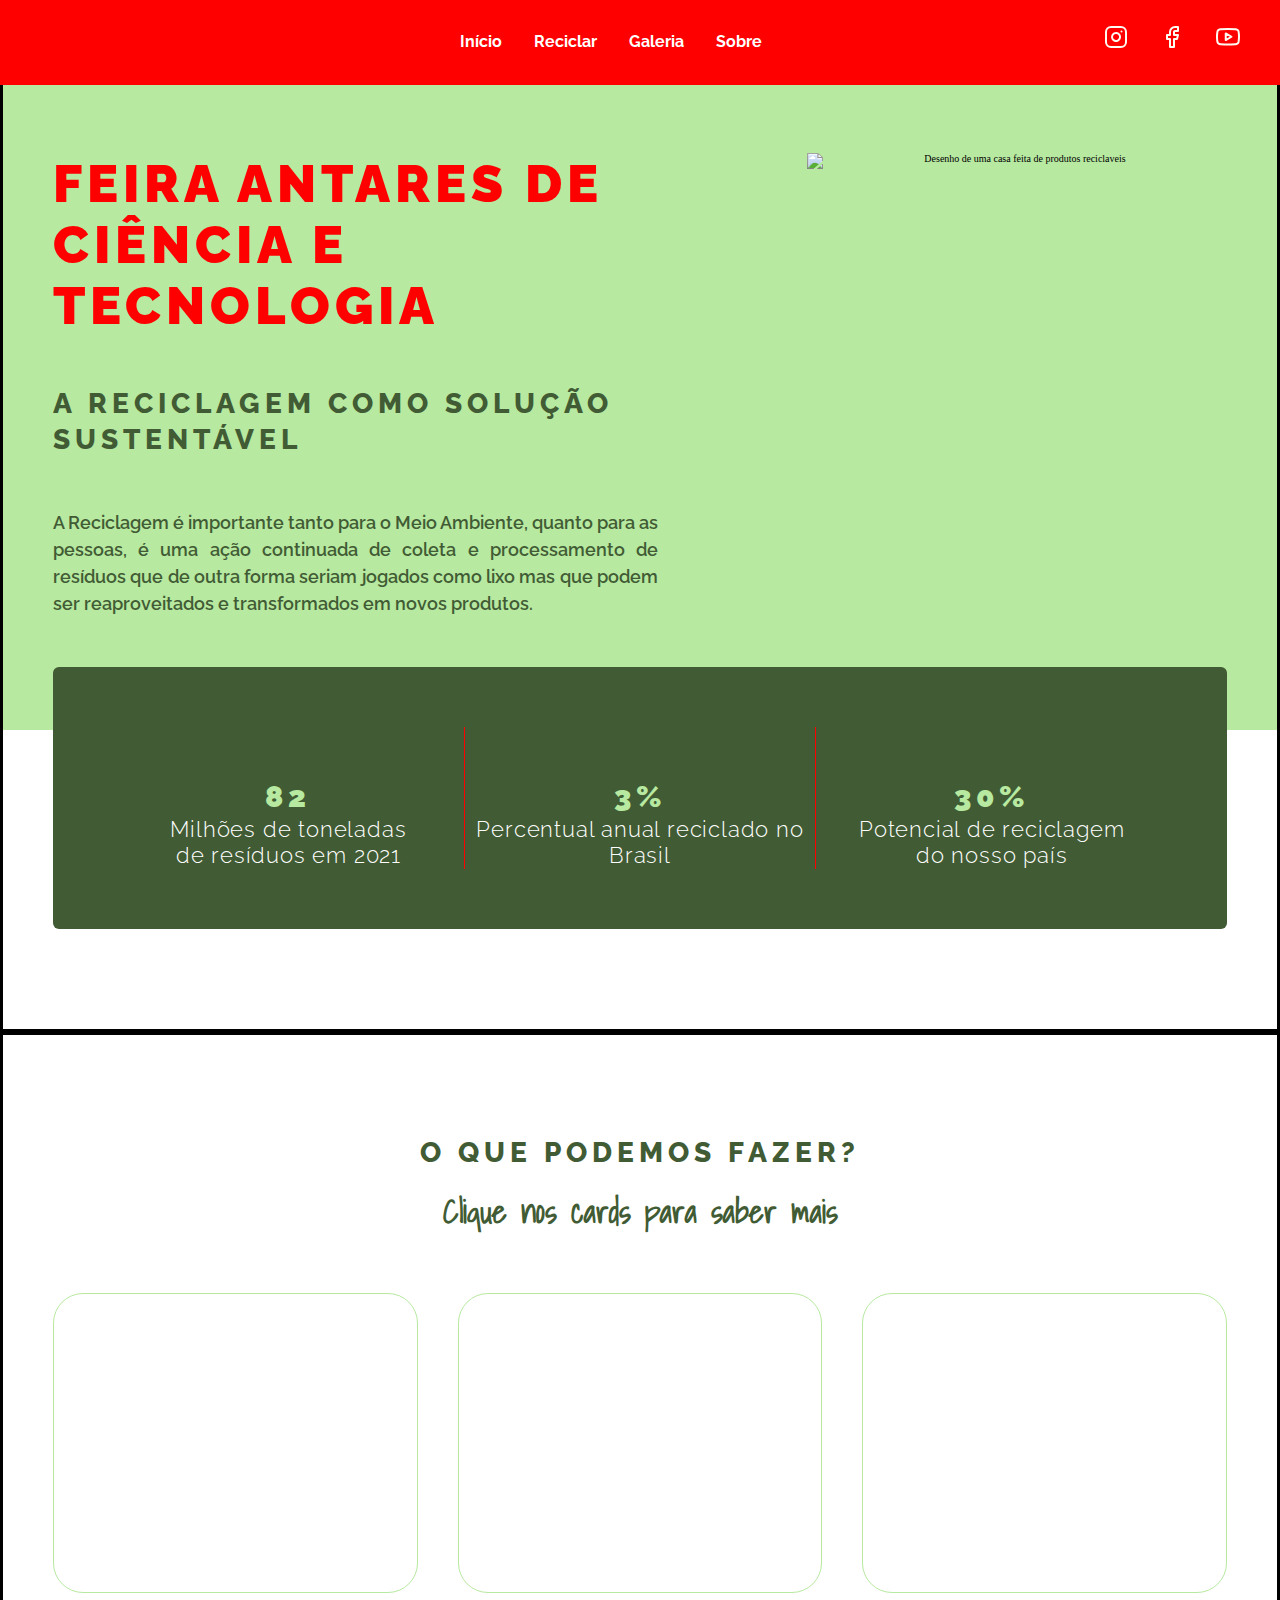
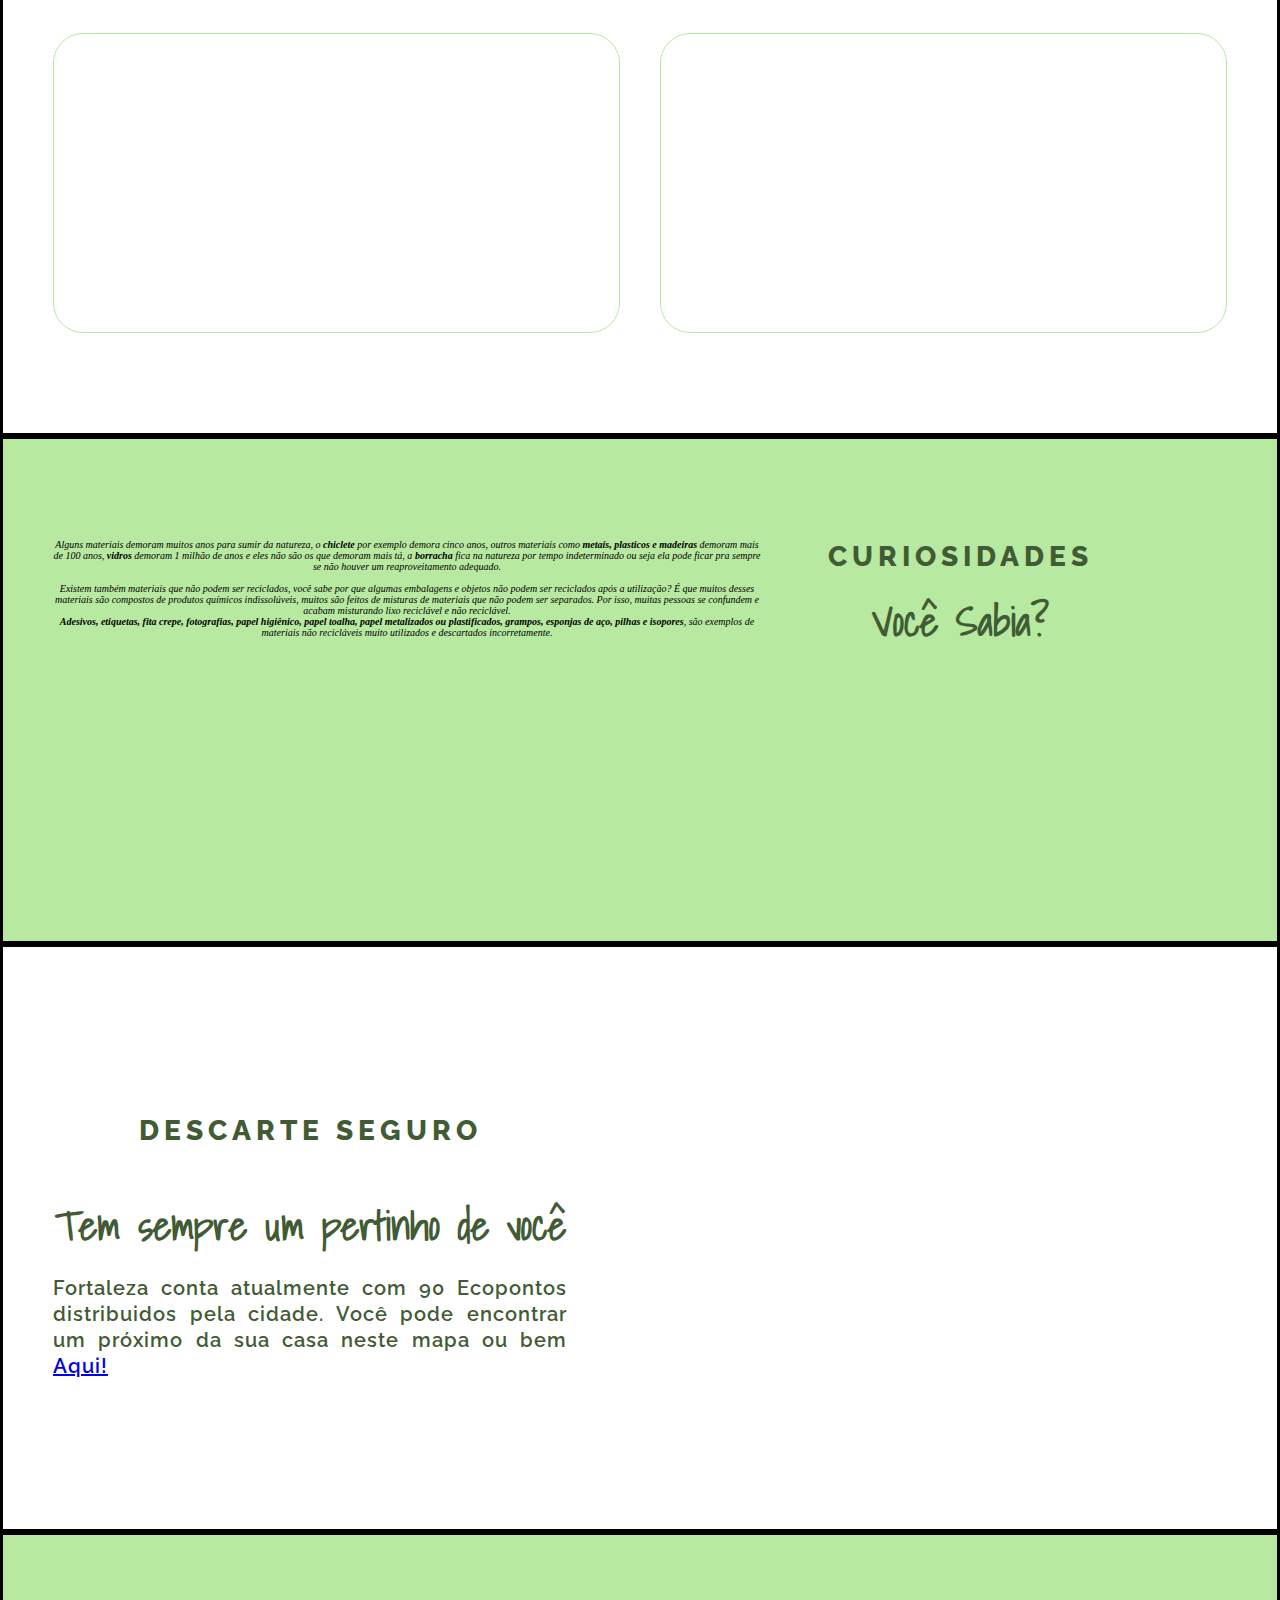
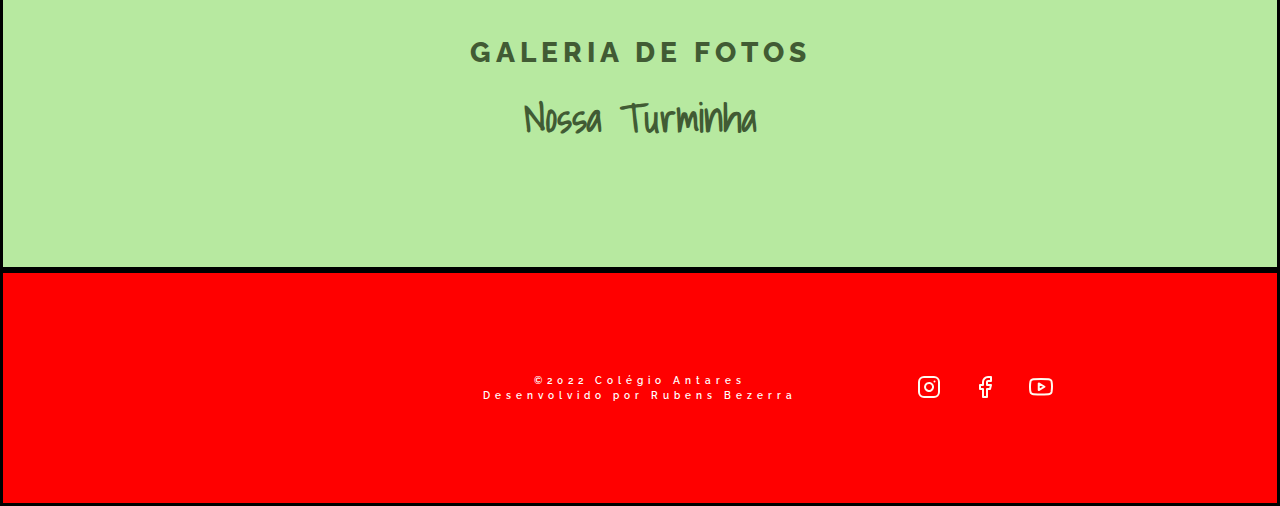
==== commit 7904fff2: "Update index.html" ====
--- a/index.html
+++ b/index.html
@@ -10,101 +10,114 @@
   <body>
     <nav id="navigation">
       <div class="wrapper">
-        <img class="logo" href="#home" src="./images/figure-logo-ats.png" alt="" />
+        <div class="col-a">
+          <img
+            class="logo"
+            href="#home"
+            src="./images/figure-logo-ats.png"
+            alt=""
+          />
+        </div>
+
         <div class="menu">
-          <ul>
-            <li><a onclick="closeMenu()" href="#home">Início</a></li>
-            <li><a onclick="closeMenu()" href="#recycle">Reciclar</a></li>
-            <li><a onclick="closeMenu()" href="#gallery">Galeria</a></li>
-            <li><a onclick="closeMenu()" href="#about">Sobre</a></li>
-          </ul>
+          <div class="col-b">
+            <ul class="menuBar">
+              <li><a onclick="closeMenu()" href="#home">Início</a></li>
+              <li><a onclick="closeMenu()" href="#recycle">Reciclar</a></li>
+              <li>
+                <a onclick="closeMenu()" href="./gallery.html">Galeria</a>
+              </li>
+              <li><a onclick="closeMenu()" href="#about">Sobre</a></li>
+            </ul>
+          </div>
 
           <a class="button" onclick="closeMenu()" href="#ecopoint"
             >Encontre um Ecoponto</a
           >
-
-          <ul class="social-links">
-            <li>
-              <a
-                target="_blank"
-                href="https://www.instagram.com/colegioantaresoficial/"
-                ><svg
-                  width="24"
-                  height="24"
-                  viewbox="0 0 24 24"
-                  fill="none"
-                  xmlns="http://www.w3.org/2000/svg"
-                >
-                  <path
-                    d="M17 1.99997H7C4.23858 1.99997 2 4.23855 2 6.99997V17C2 19.7614 4.23858 22 7 22H17C19.7614 22 22 19.7614 22 17V6.99997C22 4.23855 19.7614 1.99997 17 1.99997Z"
-                    stroke="#FFFAF1"
-                    stroke-width="2"
-                    stroke-linecap="round"
-                    stroke-linejoin="round"
-                  />
-                  <path
-                    d="M15.9997 11.3701C16.1231 12.2023 15.981 13.0523 15.5935 13.7991C15.206 14.5459 14.5929 15.1515 13.8413 15.5297C13.0898 15.908 12.2382 16.0397 11.4075 15.906C10.5768 15.7723 9.80947 15.3801 9.21455 14.7852C8.61962 14.1903 8.22744 13.4229 8.09377 12.5923C7.96011 11.7616 8.09177 10.91 8.47003 10.1584C8.84829 9.40691 9.45389 8.7938 10.2007 8.4063C10.9475 8.0188 11.7975 7.87665 12.6297 8.00006C13.4786 8.12594 14.2646 8.52152 14.8714 9.12836C15.4782 9.73521 15.8738 10.5211 15.9997 11.3701Z"
-                    stroke="#FFFAF1"
-                    stroke-width="2"
-                    stroke-linecap="round"
-                    stroke-linejoin="round"
-                  />
-                  <path
-                    d="M17.5 6.49997H17.51"
-                    stroke="#FFFAF1"
-                    stroke-width="2"
-                    stroke-linecap="round"
-                    stroke-linejoin="round"
-                  />
-                </svg>
-              </a>
-            </li>
-            <li>
-              <a target="_blank" href="https://www.facebook.com/colegioats">
-                <svg
-                  width="24"
-                  height="24"
-                  viewbox="0 0 24 24"
-                  fill="none"
-                  xmlns="http://www.w3.org/2000/svg"
-                >
-                  <path
-                    d="M18 1.99997H15C13.6739 1.99997 12.4021 2.52675 11.4645 3.46444C10.5268 4.40212 10 5.67389 10 6.99997V9.99997H7V14H10V22H14V14H17L18 9.99997H14V6.99997C14 6.73475 14.1054 6.4804 14.2929 6.29286C14.4804 6.10533 14.7348 5.99997 15 5.99997H18V1.99997Z"
-                    stroke="#FFFAF1"
-                    stroke-width="2"
-                    stroke-linecap="round"
-                    stroke-linejoin="round"
-                  />
-                </svg>
-              </a>
-            </li>
-            <li>
-              <a target="_blank" href="https://www.youtube.com/c/souantares">
-                <svg
-                  width="24"
-                  height="24"
-                  viewbox="0 0 24 24"
-                  fill="none"
-                  xmlns="http://www.w3.org/2000/svg"
-                >
-                  <path
-                    d="M22.5396 6.42C22.4208 5.94541 22.1789 5.51057 21.8382 5.15941C21.4976 4.80824 21.0703 4.55318 20.5996 4.42C18.8796 4 11.9996 4 11.9996 4C11.9996 4 5.1196 4 3.3996 4.46C2.92884 4.59318 2.50157 4.84824 2.16094 5.19941C1.82031 5.55057 1.57838 5.98541 1.4596 6.46C1.14481 8.20556 0.990831 9.97631 0.999595 11.75C0.988374 13.537 1.14236 15.3213 1.4596 17.08C1.59055 17.5398 1.8379 17.9581 2.17774 18.2945C2.51758 18.6308 2.93842 18.8738 3.3996 19C5.1196 19.46 11.9996 19.46 11.9996 19.46C11.9996 19.46 18.8796 19.46 20.5996 19C21.0703 18.8668 21.4976 18.6118 21.8382 18.2606C22.1789 17.9094 22.4208 17.4746 22.5396 17C22.852 15.2676 23.0059 13.5103 22.9996 11.75C23.0108 9.96295 22.8568 8.1787 22.5396 6.42Z"
-                    stroke="#FFFAF1"
-                    stroke-width="2"
-                    stroke-linecap="round"
-                    stroke-linejoin="round"
-                  />
-                  <path
-                    d="M9.75 15.02L15.5 11.75L9.75 8.48001V15.02Z"
-                    stroke="#FFFAF1"
-                    stroke-width="2"
-                    stroke-linecap="round"
-                    stroke-linejoin="round"
-                  />
-                </svg>
-              </a>
-            </li>
-          </ul>
+          <div class="col-c">
+            <ul class="social-links">
+              <li>
+                <a
+                  target="_blank"
+                  href="https://www.instagram.com/colegioantaresoficial/"
+                  ><svg
+                    width="24"
+                    height="24"
+                    viewbox="0 0 24 24"
+                    fill="none"
+                    xmlns="http://www.w3.org/2000/svg"
+                  >
+                    <path
+                      d="M17 1.99997H7C4.23858 1.99997 2 4.23855 2 6.99997V17C2 19.7614 4.23858 22 7 22H17C19.7614 22 22 19.7614 22 17V6.99997C22 4.23855 19.7614 1.99997 17 1.99997Z"
+                      stroke="#FFFAF1"
+                      stroke-width="2"
+                      stroke-linecap="round"
+                      stroke-linejoin="round"
+                    />
+                    <path
+                      d="M15.9997 11.3701C16.1231 12.2023 15.981 13.0523 15.5935 13.7991C15.206 14.5459 14.5929 15.1515 13.8413 15.5297C13.0898 15.908 12.2382 16.0397 11.4075 15.906C10.5768 15.7723 9.80947 15.3801 9.21455 14.7852C8.61962 14.1903 8.22744 13.4229 8.09377 12.5923C7.96011 11.7616 8.09177 10.91 8.47003 10.1584C8.84829 9.40691 9.45389 8.7938 10.2007 8.4063C10.9475 8.0188 11.7975 7.87665 12.6297 8.00006C13.4786 8.12594 14.2646 8.52152 14.8714 9.12836C15.4782 9.73521 15.8738 10.5211 15.9997 11.3701Z"
+                      stroke="#FFFAF1"
+                      stroke-width="2"
+                      stroke-linecap="round"
+                      stroke-linejoin="round"
+                    />
+                    <path
+                      d="M17.5 6.49997H17.51"
+                      stroke="#FFFAF1"
+                      stroke-width="2"
+                      stroke-linecap="round"
+                      stroke-linejoin="round"
+                    />
+                  </svg>
+                </a>
+              </li>
+              <li>
+                <a target="_blank" href="https://www.facebook.com/colegioats">
+                  <svg
+                    width="24"
+                    height="24"
+                    viewbox="0 0 24 24"
+                    fill="none"
+                    xmlns="http://www.w3.org/2000/svg"
+                  >
+                    <path
+                      d="M18 1.99997H15C13.6739 1.99997 12.4021 2.52675 11.4645 3.46444C10.5268 4.40212 10 5.67389 10 6.99997V9.99997H7V14H10V22H14V14H17L18 9.99997H14V6.99997C14 6.73475 14.1054 6.4804 14.2929 6.29286C14.4804 6.10533 14.7348 5.99997 15 5.99997H18V1.99997Z"
+                      stroke="#FFFAF1"
+                      stroke-width="2"
+                      stroke-linecap="round"
+                      stroke-linejoin="round"
+                    />
+                  </svg>
+                </a>
+              </li>
+              <li>
+                <a target="_blank" href="https://www.youtube.com/c/souantares">
+                  <svg
+                    width="24"
+                    height="24"
+                    viewbox="0 0 24 24"
+                    fill="none"
+                    xmlns="http://www.w3.org/2000/svg"
+                  >
+                    <path
+                      d="M22.5396 6.42C22.4208 5.94541 22.1789 5.51057 21.8382 5.15941C21.4976 4.80824 21.0703 4.55318 20.5996 4.42C18.8796 4 11.9996 4 11.9996 4C11.9996 4 5.1196 4 3.3996 4.46C2.92884 4.59318 2.50157 4.84824 2.16094 5.19941C1.82031 5.55057 1.57838 5.98541 1.4596 6.46C1.14481 8.20556 0.990831 9.97631 0.999595 11.75C0.988374 13.537 1.14236 15.3213 1.4596 17.08C1.59055 17.5398 1.8379 17.9581 2.17774 18.2945C2.51758 18.6308 2.93842 18.8738 3.3996 19C5.1196 19.46 11.9996 19.46 11.9996 19.46C11.9996 19.46 18.8796 19.46 20.5996 19C21.0703 18.8668 21.4976 18.6118 21.8382 18.2606C22.1789 17.9094 22.4208 17.4746 22.5396 17C22.852 15.2676 23.0059 13.5103 22.9996 11.75C23.0108 9.96295 22.8568 8.1787 22.5396 6.42Z"
+                      stroke="#FFFAF1"
+                      stroke-width="2"
+                      stroke-linecap="round"
+                      stroke-linejoin="round"
+                    />
+                    <path
+                      d="M9.75 15.02L15.5 11.75L9.75 8.48001V15.02Z"
+                      stroke="#FFFAF1"
+                      stroke-width="2"
+                      stroke-linecap="round"
+                      stroke-linejoin="round"
+                    />
+                  </svg>
+                </a>
+              </li>
+            </ul>
+          </div>
         </div>
 
         <button
@@ -172,7 +185,7 @@
       <div class="wrapper">
         <div class="col-a">
           <header>
-            <h1>FEIRA ANTARES DE CIÊNCIA E TECNOLOGIA 2022</h1>
+            <h1>FEIRA ANTARES DE CIÊNCIA E TECNOLOGIA</h1>
             <h3>A reciclagem como solução sustentável</h3>
           </header>
           <div class="content">
@@ -186,7 +199,7 @@
         </div>
         <div class="col-b">
           <img
-            src="./images/casa-ecologica.png"
+            src="./images/little-children-cleaning-recycling-garbage.png"
             alt="Desenho de uma casa feita de produtos reciclaveis"
           />
         </div>
@@ -214,7 +227,7 @@
       <div class="wrapper">
         <header>
           <h3>O que podemos fazer?</h3>
-          <h2>Clique num card para saber</h2>
+          <h2>Clique nos cards para saber mais</h2>
         </header>
         <div class="cards">
           <article class="card">
@@ -365,50 +378,43 @@
             <h3>Curiosidades</h3>
             <h2>Você Sabia?</h2>
           </header>
-
-          <div class="content">
-            <em>
-              <p>
-                Alguns materiais demoram muitos anos para sumir da natureza, o
-                <strong>chiclete</strong> por exemplo demora cinco anos, outros
-                materiais como
-                <strong>metais, plasticos e madeiras</strong> demoram mais de
-                100 anos, <strong>vidros</strong>
-                demoram 1 milhão de anos e eles não são os que demoram mais tá,
-                a
-                <strong>borracha</strong> fica na natureza por tempo
-                indeterminado ou seja ela pode ficar pra sempre se não houver um
-                reaproveitamento adequado.
-              </p>
-              <p>
-                Existem também materiais que não podem ser reciclados, você sabe
-                por que algumas embalagens e objetos não podem ser reciclados
-                após a utilização? <br /><br />
-                É que muitos desses materiais são compostos de matérias químicos
-                indissolúveis, muitos são feitos de misturas de materiais que
-                não podem ser separados. Por isso, muitas pessoas se confundem e
-                acabam misturando lixo reciclável e não reciclável.
-              </p>
-              <p>
-                <strong
-                  >Adesivos, etiquetas, fita crepe, papel carbono, fotografias,
-                  papel toalha, papel higiênico, papéis engordurados, papéis
-                  metalizados, parafinados ou plastificados, grampos, esponjas
-                  de aço, pilhas e isopores, bem como cristais e ampolas de
-                  medicamentos.</strong
-                >
-              </p>
-              <p>
-                Estes são alguns dos materiais não recicláveis muito utilizados
-                e descartados incorretamente.
-              </p></em
-            >
-          </div>
-        </div>
-
+        </div>
         <div class="col-b">
+          <em>
+            <p>
+              Alguns materiais demoram muitos anos para sumir da natureza, o
+              <strong>chiclete</strong> por exemplo demora cinco anos, outros
+              materiais como
+              <strong>metais, plasticos e madeiras</strong> demoram mais de 100
+              anos, <strong>vidros</strong>
+              demoram 1 milhão de anos e eles não são os que demoram mais tá, a
+              <strong>borracha</strong> fica na natureza por tempo indeterminado
+              ou seja ela pode ficar pra sempre se não houver um
+              reaproveitamento adequado.
+            </p>
+            <br />
+            <p>
+              Existem também materiais que não podem ser reciclados, você sabe
+              por que algumas embalagens e objetos não podem ser reciclados após
+              a utilização? É que muitos desses materiais são compostos de
+              produtos químicos indissolúveis, muitos são feitos de misturas de
+              materiais que não podem ser separados. Por isso, muitas pessoas se
+              confundem e acabam misturando lixo reciclável e não reciclável.
+            </p>
+            <p>
+              <strong
+                >Adesivos, etiquetas, fita crepe, fotografias, papel higiênico,
+                papel toalha, papel metalizados ou plastificados, grampos,
+                esponjas de aço, pilhas e isopores</strong
+              >, são exemplos de materiais não recicláveis muito utilizados e
+              descartados incorretamente.
+            </p></em
+          >
+        </div>
+
+        <div class="col-c">
           <img
-            src="./images/placa-reciclagem-informativa-sinalizacao.jpg"
+            src="./images/casa-ecologica.png"
             alt="Figura com informações a respeito do que pode ou não ser reciclado."
           />
         </div>
@@ -449,473 +455,14 @@
       </div>
     </section>
 
-    <section id="gallery-container">
-      <header>
-        <h3>Galeria de fotos</h3>
-        <h2>Nossa Turminha</h2>
-      </header>
-      <div class="gallery">
-        <figure class="gallery-img">
-          <img id="myImg" src="./images/thumbnail/figure-01.png" lt="Alicia" />
-        </figure>
-
-        <figure class="gallery-img">
-          <img
-            class="myImg"
-            src="./images/thumbnail/figure-02.png"
-            lt="Ana Clara"
-          />
-        </figure>
-
-        <figure class="gallery-img">
-          <img
-            class="myImg"
-            src="./images/thumbnail/figure-03.png"
-            lt="Andre luiz"
-          />
-        </figure>
-
-        <figure class="gallery-img">
-          <img
-            class="myImg"
-            src="./images/thumbnail/figure-04.png"
-            lt="Benicio"
-          />
-        </figure>
-
-        <figure class="gallery-img">
-          <img class="myImg" src="./images/thumbnail/figure-05.png" lt="Caio" />
-        </figure>
-
-        <figure class="gallery-img">
-          <img class="myImg" src="./images/thumbnail/figure-06.png" lt="Enzo" />
-        </figure>
-
-        <figure class="gallery-img">
-          <img
-            class="myImg"
-            src="./images/thumbnail/figure-07.png"
-            lt="Felipe"
-          />
-        </figure>
-
-        <figure class="gallery-img">
-          <img
-            class="myImg"
-            src="./images/thumbnail/figure-08.png"
-            lt="Guilherme"
-          />
-        </figure>
-
-        <figure class="gallery-img">
-          <img
-            class="myImg"
-            src="./images/thumbnail/figure-09.png"
-            lt="José Miguel"
-          />
-        </figure>
-
-        <figure class="gallery-img">
-          <img
-            class="myImg"
-            src="./images/thumbnail/figure-10.png"
-            lt="Julia"
-          />
-        </figure>
-
-        <figure class="gallery-img">
-          <img
-            class="myImg"
-            src="./images/thumbnail/figure-11.png"
-            lt="Katarina"
-          />
-        </figure>
-
-        <figure class="gallery-img">
-          <img class="myImg" src="./images/thumbnail/figure-12.png" lt="Lais" />
-        </figure>
-
-        <figure class="gallery-img">
-          <img
-            class="myImg"
-            src="./images/thumbnail/figure-13.png"
-            lt="Leticia"
-          />
-        </figure>
-
-        <figure class="gallery-img">
-          <img
-            class="myImg"
-            src="./images/thumbnail/figure-14.png"
-            lt="Lunna"
-          />
-        </figure>
-
-        <figure class="gallery-img">
-          <img
-            class="myImg"
-            src="./images/thumbnail/figure-15.png"
-            lt="Marcela"
-          />
-        </figure>
-
-        <figure class="gallery-img">
-          <img
-            class="myImg"
-            src="./images/thumbnail/figure-16.png"
-            lt="Maria Clara"
-          />
-        </figure>
-
-        <figure class="gallery-img">
-          <img
-            class="myImg"
-            src="./images/thumbnail/figure-17.png"
-            lt="Marina"
-          />
-        </figure>
-
-        <figure class="gallery-img">
-          <img
-            class="myImg"
-            src="./images/thumbnail/figure-18.png"
-            lt="Ana Clara"
-          />
-        </figure>
-
-        <figure class="gallery-img">
-          <img
-            class="myImg"
-            src="./images/thumbnail/figure-19.png"
-            lt="Paulo"
-          />
-        </figure>
-
-        <figure class="gallery-img">
-          <img
-            class="myImg"
-            src="./images/thumbnail/figure-20.png"
-            lt="Sarah"
-          />
-        </figure>
-
-        <figure class="gallery-img">
-          <img
-            class="myImg"
-            src="./images/thumbnail/figure-21.png"
-            lt="Tiago"
-          />
-        </figure>
-
-        <figure class="gallery-img">
-          <img
-            class="myImg"
-            src="./images/thumbnail/figure-22.png"
-            lt="Vivian"
-          />
-        </figure>
-
-        <figure class="gallery-img">
-          <img id="myImg" src="./images/thumbnail/figure-23.png" lt="Alicia" />
-        </figure>
-
-        <figure class="gallery-img">
-          <img
-            class="myImg"
-            src="./images/thumbnail/figure-24.png"
-            lt="Ana Clara"
-          />
-        </figure>
-
-        <figure class="gallery-img">
-          <img
-            class="myImg"
-            src="./images/thumbnail/figure-25.png"
-            lt="Andre luiz"
-          />
-        </figure>
-
-        <figure class="gallery-img">
-          <img
-            class="myImg"
-            src="./images/thumbnail/figure-26.png"
-            lt="Benicio"
-          />
-        </figure>
-
-        <figure class="gallery-img">
-          <img class="myImg" src="./images/thumbnail/figure-27.png" lt="Caio" />
-        </figure>
-
-        <figure class="gallery-img">
-          <img class="myImg" src="./images/thumbnail/figure-28.png" lt="Enzo" />
-        </figure>
-
-        <figure class="gallery-img">
-          <img
-            class="myImg"
-            src="./images/thumbnail/figure-29.png"
-            lt="Felipe"
-          />
-        </figure>
-
-        <figure class="gallery-img">
-          <img
-            class="myImg"
-            src="./images/thumbnail/figure-30.png"
-            lt="Guilherme"
-          />
-        </figure>
-
-        <figure class="gallery-img">
-          <img
-            class="myImg"
-            src="./images/thumbnail/figure-31.png"
-            lt="José Miguel"
-          />
-        </figure>
-
-        <figure class="gallery-img">
-          <img
-            class="myImg"
-            src="./images/thumbnail/figure-31.png"
-            lt="Julia"
-          />
-        </figure>
-
-        <figure class="gallery-img">
-          <img
-            class="myImg"
-            src="./images/thumbnail/figure-32.png"
-            lt="Katarina"
-          />
-        </figure>
-
-        <figure class="gallery-img">
-          <img class="myImg" src="./images/thumbnail/figure-33.png" lt="Lais" />
-        </figure>
-
-        <figure class="gallery-img">
-          <img
-            class="myImg"
-            src="./images/thumbnail/figure-34.png"
-            lt="Leticia"
-          />
-        </figure>
-
-        <figure class="gallery-img">
-          <img
-            class="myImg"
-            src="./images/thumbnail/figure-35.png"
-            lt="Lunna"
-          />
-        </figure>
-
-        <figure class="gallery-img">
-          <img
-            class="myImg"
-            src="./images/thumbnail/figure-36.png"
-            lt="Marcela"
-          />
-        </figure>
-
-        <figure class="gallery-img">
-          <img
-            class="myImg"
-            src="./images/thumbnail/figure-37.png"
-            lt="Maria Clara"
-          />
-        </figure>
-
-        <figure class="gallery-img">
-          <img
-            class="myImg"
-            src="./images/thumbnail/figure-38.png"
-            lt="Marina"
-          />
-        </figure>
-
-        <figure class="gallery-img">
-          <img
-            class="myImg"
-            src="./images/thumbnail/figure-39.png"
-            lt="Ana Clara"
-          />
-        </figure>
-
-        <figure class="gallery-img">
-          <img
-            class="myImg"
-            src="./images/thumbnail/figure-40.png"
-            lt="Paulo"
-          />
-        </figure>
-
-        <figure class="gallery-img">
-          <img
-            class="myImg"
-            src="./images/thumbnail/figure-41.png"
-            lt="Sarah"
-          />
-        </figure>
-
-        <figure class="gallery-img">
-          <img
-            class="myImg"
-            src="./images/thumbnail/figure-42.png"
-            lt="Tiago"
-          />
-        </figure>
-
-        <figure class="gallery-img">
-          <img
-            class="myImg"
-            src="./images/thumbnail/figure-43.png"
-            lt="Vivian"
-          />
-        </figure>
-
-        <figure class="gallery-img">
-          <img id="myImg" src="./images/thumbnail/figure-44.png" lt="Alicia" />
-        </figure>
-
-        <figure class="gallery-img">
-          <img
-            class="myImg"
-            src="./images/thumbnail/figure-45.png"
-            lt="Ana Clara"
-          />
-        </figure>
-
-        <figure class="gallery-img">
-          <img
-            class="myImg"
-            src="./images/thumbnail/figure-46.png"
-            lt="Andre luiz"
-          />
-        </figure>
-
-        <figure class="gallery-img">
-          <img
-            class="myImg"
-            src="./images/thumbnail/figure-47.png"
-            lt="Benicio"
-          />
-        </figure>
-
-        <figure class="gallery-img">
-          <img class="myImg" src="./images/thumbnail/figure-48.png" lt="Caio" />
-        </figure>
-
-        <figure class="gallery-img">
-          <img class="myImg" src="./images/thumbnail/figure-49.png" lt="Enzo" />
-        </figure>
-
-        <figure class="gallery-img">
-          <img
-            class="myImg"
-            src="./images/thumbnail/figure-50.png"
-            lt="Felipe"
-          />
-        </figure>
-
-        <figure class="gallery-img">
-          <img
-            class="myImg"
-            src="./images/thumbnail/figure-51.png"
-            lt="Guilherme"
-          />
-        </figure>
-
-        <figure class="gallery-img">
-          <img
-            class="myImg"
-            src="./images/thumbnail/figure-52.png"
-            lt="José Miguel"
-          />
-        </figure>
-
-        <figure class="gallery-img">
-          <img
-            class="myImg"
-            src="./images/thumbnail/figure-53.png"
-            lt="Julia"
-          />
-        </figure>
-
-        <figure class="gallery-img">
-          <img
-            class="myImg"
-            src="./images/thumbnail/figure-54.png"
-            lt="Katarina"
-          />
-        </figure>
-
-        <figure class="gallery-img">
-          <img class="myImg" src="./images/thumbnail/figure-55.png" lt="Lais" />
-        </figure>
-
-        <figure class="gallery-img">
-          <img
-            class="myImg"
-            src="./images/thumbnail/figure-56.png"
-            lt="Leticia"
-          />
-        </figure>
-
-        <figure class="gallery-img">
-          <img
-            class="myImg"
-            src="./images/thumbnail/figure-57.png"
-            lt="Lunna"
-          />
-        </figure>
-
-        <figure class="gallery-img">
-          <img
-            class="myImg"
-            src="./images/thumbnail/figure-58.png"
-            lt="Marcela"
-          />
-        </figure>
-
-        <figure class="gallery-img">
-          <img
-            class="myImg"
-            src="./images/thumbnail/figure-59.png"
-            lt="Maria Clara"
-          />
-        </figure>
-
-        <figure class="gallery-img">
-          <img
-            class="myImg"
-            src="./images/thumbnail/figure-60.png"
-            lt="Marina"
-          />
-        </figure>
-
-        <figure class="gallery-img">
-          <img
-            class="myImg"
-            src="./images/thumbnail/figure-61.png"
-            lt="Ana Clara"
-          />
-        </figure>
-
-        <figure class="gallery-img">
-          <img
-            class="myImg"
-            src="./images/thumbnail/figure-62.png"
-            lt="Paulo"
-          />
-        </figure>
-
-        <div id="myModal" class="modal">
-          <span class="close">&times;</span>
-          <img class="modal-content" id="img01" />
-          <div id="caption"></div>
-        </div>
+    <section id="gallery">
+      <div class="wrapper">
+        <a href="./gallery.html">
+          <header>
+            <h3>Galeria de fotos</h3>
+            <h2>Nossa Turminha</h2>
+          </header>
+        </a>
       </div>
     </section>
 
--- a/style.css
+++ b/style.css
@@ -1,4 +1,4 @@
-/*=== GERAL =======================*/
+/*----GERAL-----------------*/
 
 @import url('https://fonts.googleapis.com/css2?family=Raleway:ital,wght@0,400;0,500;0,600;0,700;0,800;0,900;1,400;1,500;1,600;1,700;1,800;1,900&family=Shadows+Into+Light&family=Yanone+Kaffeesatz:wght@200;300;400;500;600;700&display=swap');
 
@@ -12,14 +12,13 @@
   --primary-color: hsl(0, 100%, 50%);
   --secundary-color: hsl(0, 0%, 100%);
   --primary-color-light: hsl(0, 100%, 70%);
-  --primary-color-dark: hsl(0, 90%, 40%);  
+  --primary-color-dark: hsl(0, 90%, 40%);
   --headline: hsl(0, 0%, 0%);
   --paragraph: hsl(0, 0%, 0%);
-  --bg:hsl(100, 27%, 28%);
-  --bg-light: hsl(100, 80%, 70%);
-  --nav-height: 8rem;
+  --bg: hsl(100, 27%, 28%);
+  --bg-light: hsl(101, 62%, 77%);
+  --nav-height: 10rem;
   font-size: 62.5%; /* 1rem = 10px */
-
 }
 
 html {
@@ -40,15 +39,17 @@
 
 body header h1 {
   font-family: 'Raleway', sans-serif;
-  font-size: 3rem;
+  font-size: 3.7rem;
   font-weight: 900;
-  line-height: 3.9rem;
+  letter-spacing: 0.5rem;
   color: var(--primary-color);
+  margin-bottom: 3rem;
+  text-transform: uppercase;
 }
 
 body header h2 {
   font-family: 'Shadows Into Light', cursive;
-  font-size: 3.4rem;
+  font-size: 3.2rem;
   font-weight: 700;
   color: var(--bg);
   line-height: 130%;
@@ -64,7 +65,7 @@
   letter-spacing: 0.5rem;
   text-transform: uppercase;
   color: var(--bg);
-  margin-bottom: 5rem;
+  margin-bottom: 2rem;
 }
 
 body header h4 {
@@ -76,6 +77,11 @@
   color: var(--bg);
 }
 
+section {
+  padding-top: 10rem;
+  padding-bottom: 10rem;
+}
+
 .wrapper {
   width: min(50rem, 100%);
   margin-inline: auto;
@@ -86,21 +92,18 @@
 }
 
 img {
-  max-width: 100%;
-}
-
-section {
-  padding: 5rem 0;
+  width: 100%;
 }
 
 .social-links {
+  margin-top: 6rem;
   display: flex;
   align-items: center;
   justify-content: center;
   gap: 3.2rem;
 }
 
-/*------custom colors-----------------*/
+/*------custom colors--------*/
 #recycle .card circle {
   fill: var(--bg-light);
 }
@@ -119,7 +122,7 @@
   stroke: var(--secundary-color);
 }
 
-/*----Navigation-----------------------*/
+/*----Navigation-------------*/
 nav {
   padding-inline: 2rem;
   display: flex;
@@ -137,7 +140,7 @@
 }
 
 nav {
-  background: var(--bg);
+  background: var(--primary-color);
 }
 
 nav.scroll {
@@ -154,7 +157,7 @@
   position: fixed;
 }
 
-/*---menu-expanded---------------*/
+/*---menu-expanded------------*/
 body.menu-expanded {
   overflow: hidden;
   font-family: 'Raleway', sans-serif;
@@ -162,6 +165,10 @@
 
 body.menu-expanded > :not(nav) {
   visibility: hidden;
+}
+
+#navigation img {
+  width: 150px;
 }
 
 .menu,
@@ -242,16 +249,16 @@
   stroke: var(--secundary-color);
 }
 
-/*---home---------------------*/
+/*---home--------------------*/
 #home {
-  padding-top: calc(3rem + var(--nav-height));
+  padding-top: var(--nav-height);
   padding-inline: 5rem;
 }
 
 #home::before {
   content: '';
   width: 100%;
-  height: calc(95% + var(--nav-height));
+  height: calc(135% + var(--nav-height));
   background-color: var(--bg-light);
   display: block;
   position: absolute;
@@ -264,6 +271,10 @@
   margin-inline: auto;
 }
 
+#home h3 {
+  margin-top: 5rem;
+}
+
 #home p {
   font-family: 'Raleway', sans-serif;
   font-size: 2rem;
@@ -271,6 +282,8 @@
   font-weight: 600;
   color: var(--bg);
   margin-bottom: 5rem;
+  text-align: justify;
+  margin-top: 5rem;
 }
 
 #home img {
@@ -312,36 +325,32 @@
   color: var(--secundary-color);
 }
 
-
-
-
-/*----recycle----------------------*/
+/*----recycle-----------------*/
 #recycle {
   padding-inline: 5rem;
 }
-
 #recycle .cards {
   display: flex;
   flex-direction: column;
+  align-items: center;
   gap: 3rem;
 }
 
 #recycle .card {
   padding: 2.5rem;
   text-align: left;
-  background: var(--bg);
-  border: 1px solid var(--bg);
+  border: 1px solid var(--bg-light);
   border-radius: 3rem;
 }
 
 #recycle .card h3 {
- margin-block: 1rem;
+  margin-block: 1rem;
   font-family: 'Raleway', sans-serif;
   font-size: 1.5rem;
   font-weight: 900;
   letter-spacing: 0.5rem;
   text-transform: uppercase;
-  color: var(--secundary-color);
+  color: var(--bg);
 }
 
 #recycle header h2 {
@@ -354,10 +363,74 @@
   font-size: 1.5rem;
   font-weight: 400;
   line-height: 130%;
-  color: var(--bg-light);
-}
-
-/*----curiosities-------------------*/
+  color: var(--bg);
+}
+
+.card {
+  position: relative;
+  width: 30rem;
+  height: 30rem;
+  color: #a18a96;
+  text-align: center;
+  display: grid;
+  place-content: center;
+  padding: 10px;
+  background: url('./images/figure-bkg-cards.png') center no-repeat;
+  background-size: cover;
+  border-radius: 20px;
+  z-index: 1;
+  overflow: hidden;
+}
+
+.card::before,
+.card::after {
+  content: '';
+  position: absolute;
+  left: 0;
+  width: 100%;
+  height: calc(60% + 35px);
+  background-color: #fff;
+  transition: transform 0.15s.25s ease-in;
+  z-index: -1;
+}
+
+.card::before {
+  top: 0;
+  clip-path: polygon(0 0, 100% 0, 100% 45%, 0% 100%);
+  transform: translateY(-100%);
+}
+
+.card::after {
+  bottom: 0;
+  clip-path: polygon(0 55%, 100% 0, 100% 100%, 0% 100%);
+  transform: translateY(100%);
+}
+
+.card__content {
+  opacity: 0;
+  transition: opacity 0.25s;
+}
+
+.card__title {
+  color: #6a515e;
+  margin-bottom: 15px;
+}
+
+.card__description {
+  font-size: 14px;
+}
+
+.card:hover::before,
+.card:hover::after {
+  transform: translateY(0);
+}
+
+.card:hover .card__content {
+  opacity: 1;
+  transition-delay: 0.75s;
+}
+
+/*----curiosities------------*/
 #curiosities {
   padding-inline: 5rem;
   background-color: var(--bg-light);
@@ -366,27 +439,26 @@
 #curiosities header h2 {
   margin-bottom: 6rem;
   text-align: center;
-
 }
 
 #curiosities .content p {
-    font-family: 'Raleway', sans-serif;
-    font-size: 1.7rem;
-    line-height: 130%;
-    font-weight: 600;
-    color: var(--bg);
-    margin-bottom: 2rem;
-    text-align: justify;
-  }
+  font-family: 'Raleway', sans-serif;
+  font-size: 2rem;
+  letter-spacing: 0.1rem;
+  line-height: 130%;
+  font-weight: 600;
+  color: var(--bg);
+  margin-bottom: 2rem;
+  text-align: justify;
+}
 
 #curiosities img {
   display: none;
 }
 
-
-/*----ecopoint ---------------------*/
-#ecopoint header,
-#ecopoint .content {
+/*----ecopoint --------------*/
+
+#ecopoint {
   padding-inline: 5rem;
 }
 
@@ -400,7 +472,8 @@
 
 #ecopoint .content p {
   font-family: 'Raleway', sans-serif;
-  font-size: 1.7rem;
+  font-size: 2rem;
+  letter-spacing: 0.1rem;
   line-height: 130%;
   font-weight: 600;
   color: var(--bg);
@@ -410,69 +483,46 @@
 }
 
 #ecopoint .col-b iframe {
-
-}
-
-/*----gallery-----------------------*/
+  width: 100%;
+}
+
+/*----gallery-----------------*/
+
 #gallery {
-  background-color: var(--bg-light);
+  background: var(--bg-light);
+}
+
+#gallery .wrapper a {
+  text-decoration: none;
 }
 
 #gallery h2 {
   margin-bottom: 4rem;
 }
 
-#gallery .box p {
-  font-weight: bold;
-  color: white;
-  text-shadow: 0.1rem 0.1rem 0.5rem black;
-  margin-top: -0.5rem;
-  text-align: center;
-}
-.gallery-container {
-  display: flex;
-  flex-wrap: wrap;
-  justify-content: space-evenly;
-  gap: 2vw;
-  padding: 0 2vw;
-}
-
-.gallery-items {
-  width: 30%rem;
-  height: 20rem;
-  box-shadow: 0.5rem 0.5rem 0.5rem rgba(39, 38, 38, 0.4);
-  transition: transform 0.2s linear;
-  background: url(./images/bkg/vector-ecology-symbols-horizontal-frame.png);
-  border-radius: 1rem;
-}
-
-.gallery-items img {
-  width: 80%;
-  height: 100%;
-  object-fit: cover;
-}
-
-.gallery-items:hover {
-  transform: scale(1.7);
-  margin-left: auto;
-  margin-right: auto;
-}
-
-/*----footer------------------------*/
+/*----footer------------------*/
+
 footer {
-  background-color: var(--primary-color);
-  padding-block: 6rem;
-  height: 40rem;
+  background: var(--primary-color);
 }
 
 footer .wrapper .col-a,
-footer .wrapper .col-b{
+footer .wrapper .col-b {
   margin-bottom: 3rem;
 }
 
-footer .wrapper .col-c{
+footer .wrapper .col-c {
   color: white;
   text-align: center;
+  font-family: 'Raleway', sans-serif;
+  font-size: 1rem;
+  line-height: 150%;
+  font-weight: 600;
+  letter-spacing: 0.5rem;
+}
+
+footer img {
+  width: 100%;
 }
 
 footer .logo {
@@ -480,11 +530,11 @@
   width: 150px;
 }
 
-/*-----back to top------------------*/
+/*-----back to top-----------*/
 #backToTopButton {
   position: fixed;
   bottom: 1rem;
-  right: 5rem;
+  right: 0.4rem;
   opacity: 0;
   visibility: hidden;
   transform: translateY(100%);
@@ -505,34 +555,28 @@
   }
 
   .wrapper {
-    width: min(1120px, 100%);
+    width: min(1200px, 100%);
     display: grid;
   }
 
   section {
-    padding-block: 15rem;
-  }
-
-  section h2 {
-    font-size: 4rem;
-    line-height: 5.2rem;
-  }
+    padding-block: 10rem;
+    padding-inline: 12rem;
+    border: solid;
+  }
+
   .col-a {
     grid-area: A;
   }
   .col-b {
     grid-area: B;
   }
-
   .col-c {
     grid-area: C;
   }
 
   /* =============navigation==============*/
-  body #navigation .wrapper {
-    padding-left: 12.3rem;
-    padding-right: 14rem;
-  }
+
   /*reset*/
   nav#navigation .wrapper * {
     margin: 0;
@@ -549,7 +593,10 @@
     font-weight: initial;
   }
 
-  nav#navigation .social-links,
+  nav {
+    padding-inline: 0rem;
+  }
+
   nav#navigation .open-menu,
   nav#navigation .close-menu {
     display: none;
@@ -568,37 +615,28 @@
   }
 
   nav#navigation .menu ul li a {
-    color: var(--primary-color);
-    opacity: 0.7rem;
+    color: var(--secundary-color);
+    font-family: 'Raleway', sans-serif;
+    font-weight: bold;
   }
 
   nav#navigation .menu a.button {
-    display: flex;
-    justify-content: center;
-    align-items: center;
-    padding: 1rem 2.4rem;
-    border: 1px solid var(--primary-color);
-    border-radius: 4rem;
-    color: var(--primary-color);
-    font-weight: 700;
-    font-size: 1.4rem;
-    line-height: 1.8rem;
-    text-transform: uppercase;
-  }
-
+    display: none;
+  }
+
+  nav#navigation.scroll .wrapper .logo {
+    opacity: 0.6;
+  }
+
+  nav#navigation .wrapper .logo:hover {
+    opacity: 1;
+  }
   nav#navigation.scroll .menu ul li a {
-    color: var(--primary-color-light-2);
+    color: var(--secundary-color);
     opacity: 0.6;
   }
 
-  nav#navigation.scroll .menu a.button {
-    border-color: var(--primary-color-light-2);
-    color: white;
-    opacity: 0.6;
-  }
-
-  nav#navigation .menu a.button,
-  nav#navigation .menu li a {
+  nav#navigation .wrapper {
     transition: opacity 0.4s;
   }
 
@@ -606,14 +644,6 @@
   nav#navigation .menu li a:hover {
     opacity: 1;
     font-weight: 700;
-  }
-
-  nav#navigation .menu a.button.active,
-  nav#navigation .menu a.button:hover {
-    /* background-color: var(--primary-color); */
-    /* filter: brightness(1.3) */
-    /* border: none; */
-    opacity: 1;
   }
 
   nav#navigation .menu li a::after {
@@ -644,15 +674,10 @@
   nav#navigation.scroll .menu li a:hover {
     opacity: 1;
   }
-  nav#navigation .menu a.button:hover {
-    background-color: var(--primary-color);
-    border: none;
-    color: white;
-  }
 
   /* =============home==============*/
   #home::before {
-    height: calc(85% + var(--nav-height));
+    height: calc(70% + var(--nav-height));
   }
 
   #home {
@@ -664,7 +689,6 @@
     grid-template-areas:
       'A B'
       'C C';
-    padding-inline: 12.3rem;
     margin-top: 5rem;
   }
 
@@ -716,9 +740,6 @@
   }
 
   /*=== recycle =================================*/
-  #recycle .wrapper {
-    padding-inline: 12.3rem;
-  }
 
   #recycle h2 {
     width: 47rem;
@@ -742,7 +763,6 @@
     grid-template-columns: 48rem, 1fr;
     grid-template-areas: 'B A';
     gap: 6.7rem;
-    padding-inline: 12.3rem;
   }
 
   #curiosities .col-a {
@@ -766,7 +786,6 @@
   /*=== ecopoint =================================*/
 
   #ecopoint .wrapper {
-    padding-inline: 12.3rem;
     justify-content: end;
   }
 
@@ -808,41 +827,35 @@
   }
   /*=== GALLERY =================================*/
 
-  #gallery .wrapper {
-    padding-inline: 12.3rem;
-  }
-
   #gallery .wrapper h2 {
     margin-bottom: 2.4rem;
     font-size: 4rem;
   }
 
-  #gallery .wrapper .gallery-container {
-    padding-inline: 0rem;
-  }
-
-  /*=== FOOTER =================================*/
-  footer {
-    padding-block: 5rem;
-  }
+  /*=== FOOTER =========================*/
+
+  footer .wrapper .col-a,
+  footer .wrapper .col-b,
+  footer .wrapper .col-c {
+    margin-bottom: 0;
+  }
+
   footer .wrapper {
     grid-template-columns: 1fr 1fr 1fr;
     grid-template-areas: 'A C B';
-    padding-inline: 12.3rem;
-    ali
-  }
-
+    align-items: center;
+  }
 
   footer .col-a img {
     width: 120px;
-  }
-
-  footer .col-b ul .social-links {
-
   }
 
   footer p {
     margin-bottom: 0;
     font-size: 1rem;
   }
-}
+
+  footer .social-links {
+    margin-top: 0;
+  }
+}
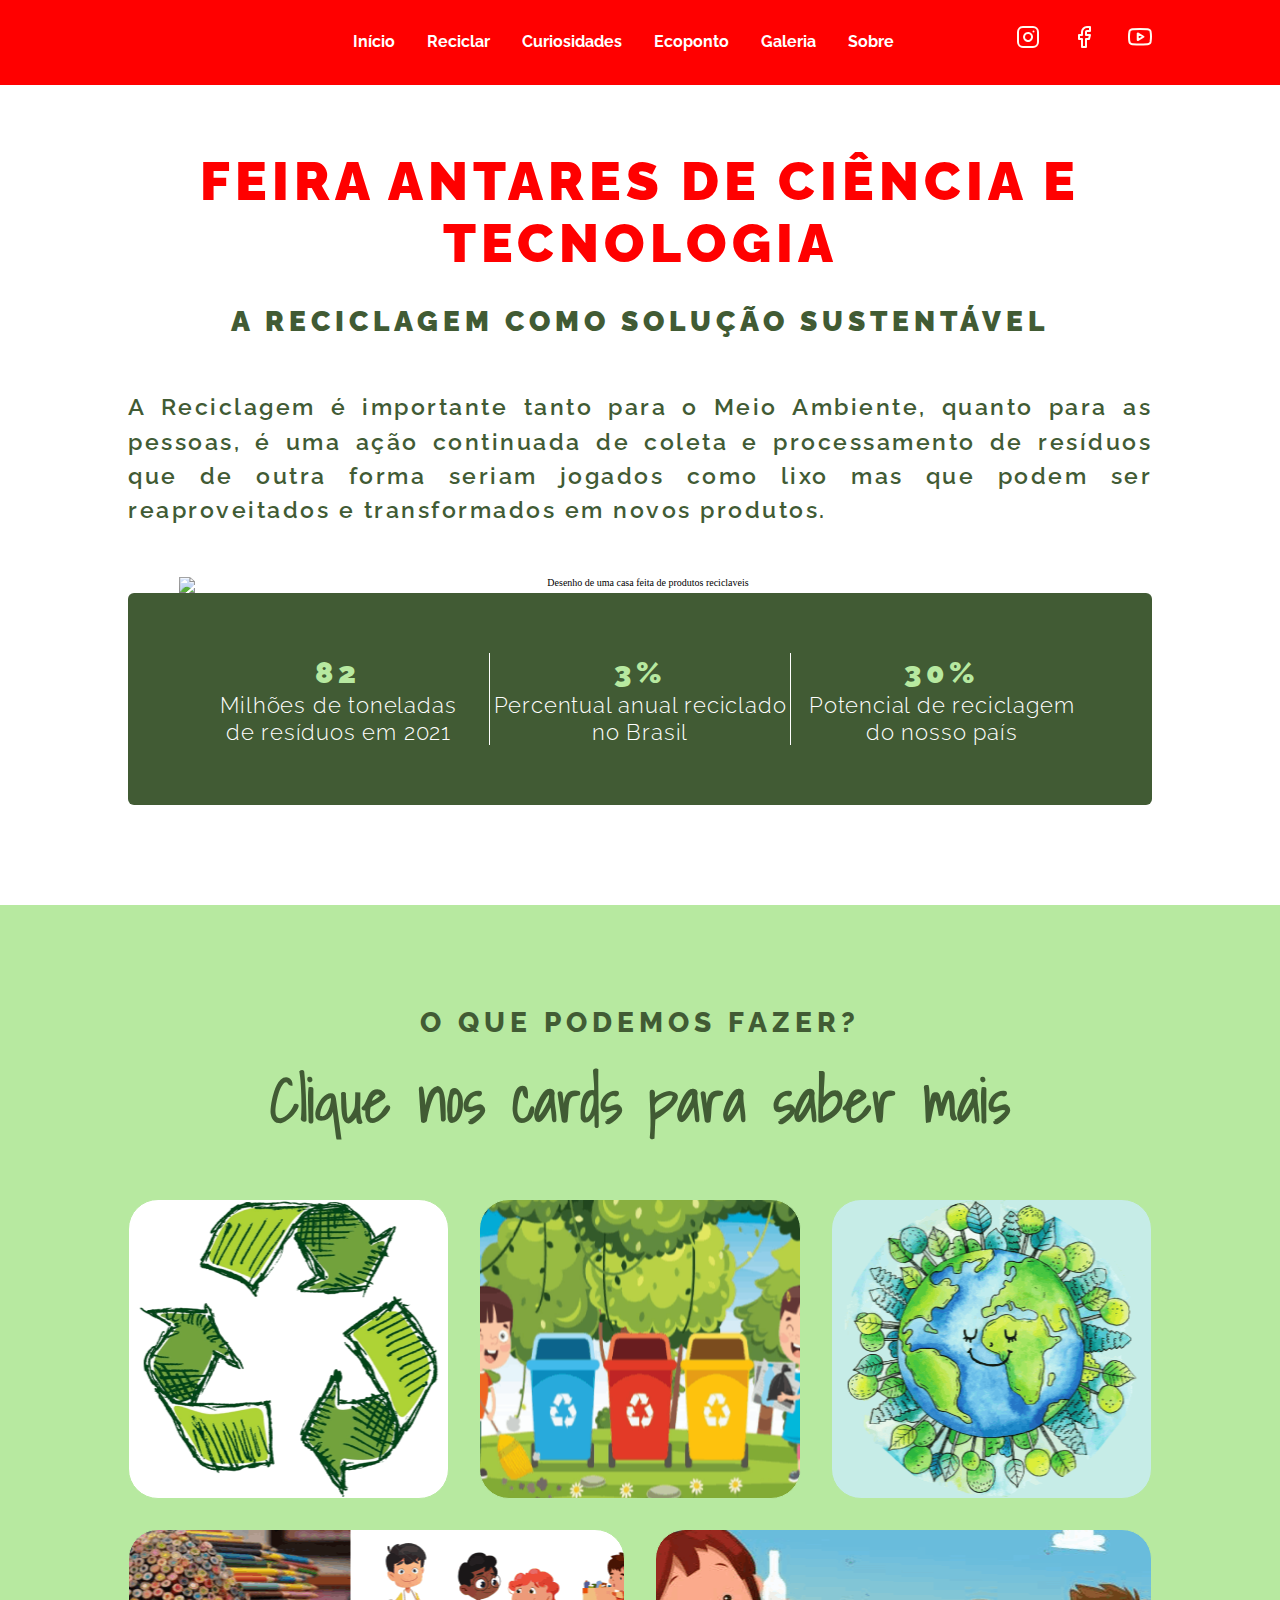
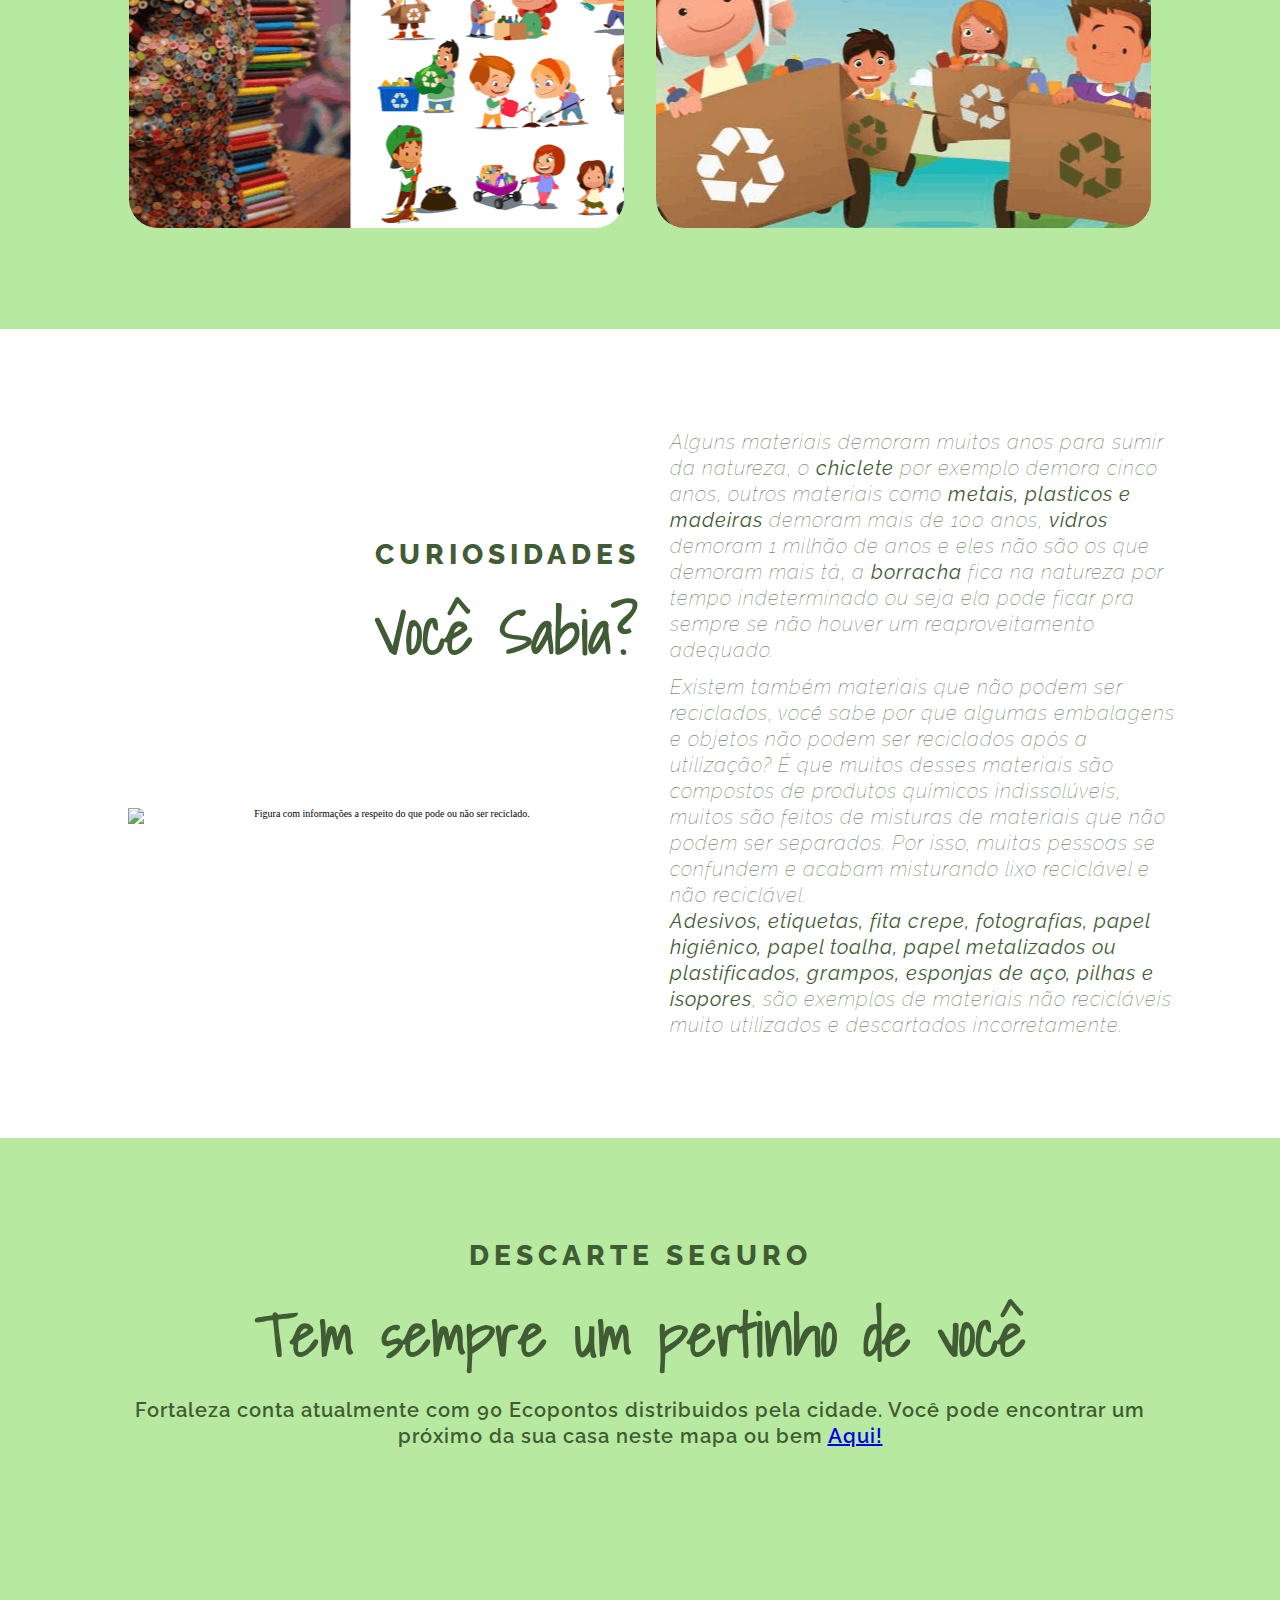
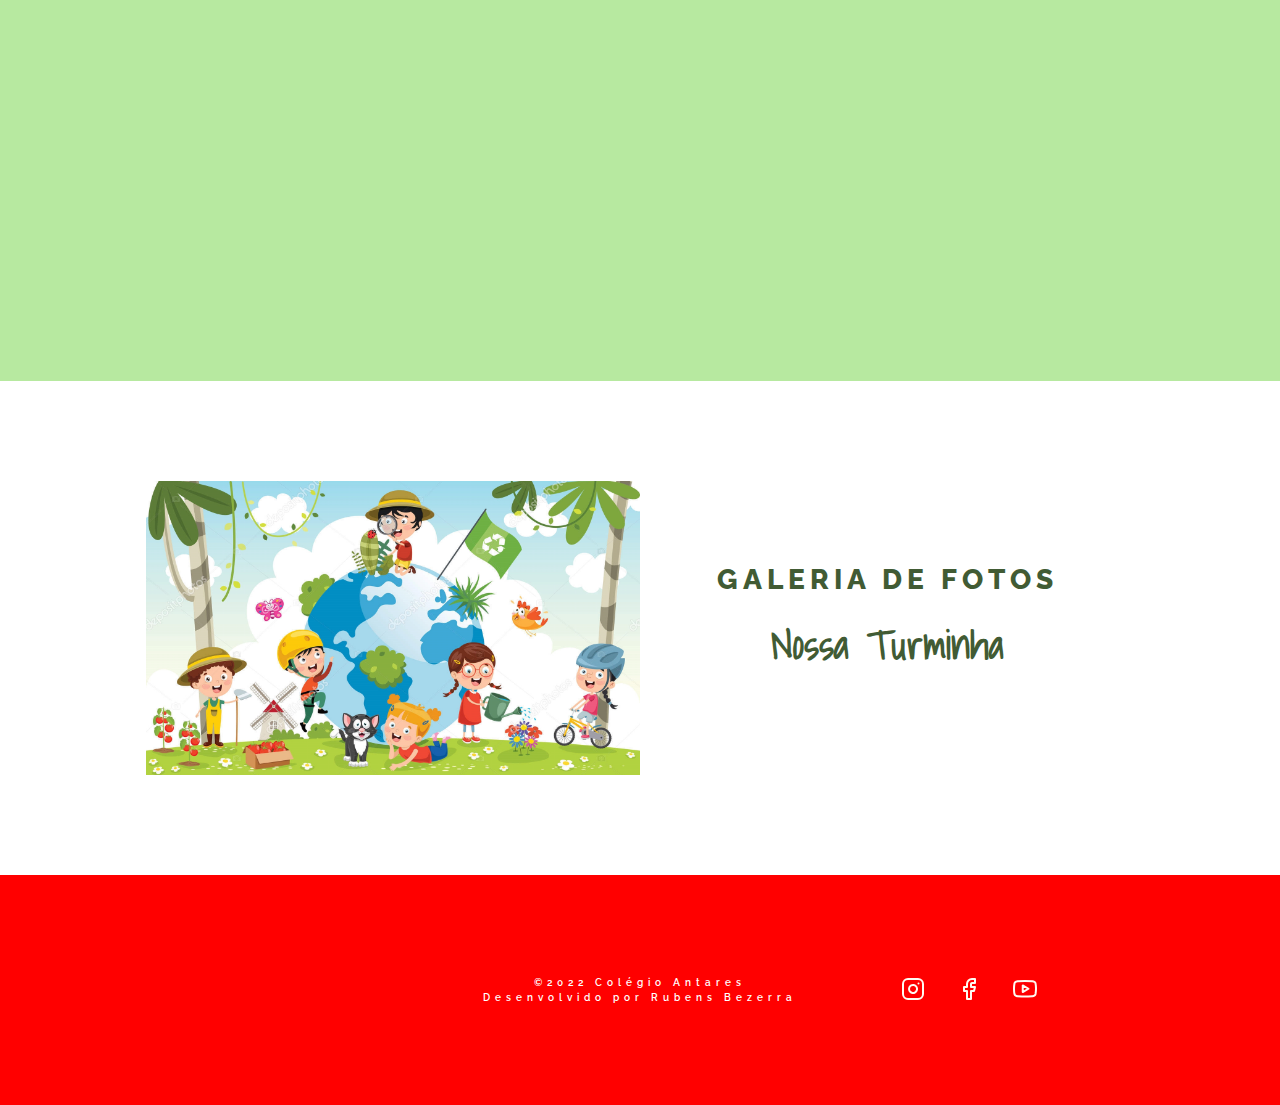
==== commit 1f6619da: "Update index.html" ====
--- a/index.html
+++ b/index.html
@@ -24,16 +24,15 @@
             <ul class="menuBar">
               <li><a onclick="closeMenu()" href="#home">Início</a></li>
               <li><a onclick="closeMenu()" href="#recycle">Reciclar</a></li>
+              <li><a onclick="closeMenu()" href="#curiosities">Curiosidades</a></li>
+              <li id="displaynone" ><a onclick="closeMenu()" href="#ecopoint">Ecoponto</a></li>
               <li>
-                <a onclick="closeMenu()" href="./gallery.html">Galeria</a>
+                <a onclick="closeMenu()" href="#gallery">Galeria</a>
               </li>
               <li><a onclick="closeMenu()" href="#about">Sobre</a></li>
             </ul>
           </div>
 
-          <a class="button" onclick="closeMenu()" href="#ecopoint"
-            >Encontre um Ecoponto</a
-          >
           <div class="col-c">
             <ul class="social-links">
               <li>
@@ -230,7 +229,7 @@
           <h2>Clique nos cards para saber mais</h2>
         </header>
         <div class="cards">
-          <article class="card">
+          <article class="card" id="recycling">
             <div class="card__content">
               <svg
                 width="24"
@@ -257,7 +256,7 @@
               </p>
             </div>
           </article>
-          <article class="card">
+          <article class="card" id="selectiveCollect" >
             <div class="card__content">
               <svg
                 width="24"
@@ -285,7 +284,7 @@
               </p>
             </div>
           </article>
-          <article class="card">
+          <article class="card" id="sustainability" >
             <div class="card__content">
               <svg
                 width="24"
@@ -312,7 +311,7 @@
               </p>
             </div>
           </article>
-          <article class="card">
+          <article class="card" id="craftwork" >
             <div class="card__content">
               <svg
                 width="24"
@@ -340,7 +339,7 @@
               </p>
             </div>
           </article>
-          <article class="card">
+          <article class="card" id="ecopoints" >
             <div class="card__content">
               <svg
                 width="24"
@@ -457,12 +456,17 @@
 
     <section id="gallery">
       <div class="wrapper">
-        <a href="./gallery.html">
-          <header>
-            <h3>Galeria de fotos</h3>
-            <h2>Nossa Turminha</h2>
-          </header>
-        </a>
+        <div class="col-a">
+          <a href="./gallery.html">
+            <header>
+              <h3>Galeria de fotos</h3>
+              <h2>Nossa Turminha</h2>
+            </header>
+          </a>
+        </div>
+        <div class="col-b">
+          <img src="./images/gallery.jpg" alt="" />
+        </div>
       </div>
     </section>
 
--- a/style.css
+++ b/style.css
@@ -17,6 +17,7 @@
   --paragraph: hsl(0, 0%, 0%);
   --bg: hsl(100, 27%, 28%);
   --bg-light: hsl(101, 62%, 77%);
+  --bg-light-2: rgba(88, 92, 88, 0.4);
   --nav-height: 10rem;
   font-size: 62.5%; /* 1rem = 10px */
 }
@@ -129,6 +130,7 @@
   height: 8.5rem;
   position: fixed;
   top: 0;
+
   width: 100vw;
   z-index: 100;
 }
@@ -202,7 +204,7 @@
 .menu ul:nth-child(1) {
   display: flex;
   flex-direction: column;
-  gap: 7rem;
+  gap: 4rem;
   margin-top: 6rem;
   font-weight: 700;
   font-size: 2.4rem;
@@ -229,6 +231,14 @@
   margin-bottom: 8rem;
 }
 
+.menu .col-c .social-links {
+  margin-top: 10rem;
+  display: flex;
+  gap: 3.2rem;
+  flex-direction: row;
+  justify-content: center;
+}
+
 .menu .button:hover {
   background-color: var(--primary-color);
   color: var(--secundary-color);
@@ -258,7 +268,7 @@
 #home::before {
   content: '';
   width: 100%;
-  height: calc(135% + var(--nav-height));
+  height: calc(75% + var(--nav-height));
   background-color: var(--bg-light);
   display: block;
   position: absolute;
@@ -375,11 +385,30 @@
   display: grid;
   place-content: center;
   padding: 10px;
-  background: url('./images/figure-bkg-cards.png') center no-repeat;
   background-size: cover;
   border-radius: 20px;
   z-index: 1;
   overflow: hidden;
+}
+
+.card#recycling {
+  background: url('./images/recycling.png') center no-repeat;
+}
+
+.card#selectiveCollect {
+  background: url('./images/selectiveCollect.png') 5%;
+}
+
+.card#sustainability {
+  background: url('./images/sustainability.png') center no-repeat;
+}
+
+.card#craftwork {
+  background: url('./images/craftwork.png') center no-repeat;
+}
+
+.card#ecopoints {
+  background: url('./images/ecopoints-small.png') center no-repeat;
 }
 
 .card::before,
@@ -441,12 +470,12 @@
   text-align: center;
 }
 
-#curiosities .content p {
+#curiosities .col-b p {
   font-family: 'Raleway', sans-serif;
   font-size: 2rem;
   letter-spacing: 0.1rem;
   line-height: 130%;
-  font-weight: 600;
+  font-weight: 100;
   color: var(--bg);
   margin-bottom: 2rem;
   text-align: justify;
@@ -498,6 +527,10 @@
 
 #gallery h2 {
   margin-bottom: 4rem;
+}
+
+#gallery img {
+  display: none;
 }
 
 /*----footer------------------*/
@@ -562,7 +595,6 @@
   section {
     padding-block: 10rem;
     padding-inline: 12rem;
-    border: solid;
   }
 
   .col-a {
@@ -595,6 +627,7 @@
 
   nav {
     padding-inline: 0rem;
+    right: 0;
   }
 
   nav#navigation .open-menu,
@@ -606,7 +639,7 @@
     display: flex;
     align-items: center;
     justify-content: space-between;
-    width: 65%;
+    width: 73%;
   }
 
   nav#navigation .menu ul:nth-child(1) {
@@ -677,7 +710,8 @@
 
   /* =============home==============*/
   #home::before {
-    height: calc(70% + var(--nav-height));
+    height: initial
+    background: var(--secundary-color);
   }
 
   #home {
@@ -685,21 +719,22 @@
   }
 
   #home .wrapper {
-    grid-template-columns: 60.5rem 1fr;
+    grid-template-columns: 1fr;
     grid-template-areas:
-      'A B'
-      'C C';
+      'A'
+      'B'
+      'C';
     margin-top: 5rem;
   }
 
   #home .col-a {
-    text-align: left;
+    text-align: center;
     align-self: center;
   }
 
   #home .col-b img {
-    margin-inline: 0rem;
-    height: 34rem;
+    
+    width: 90%;
   }
 
   #home .col-b {
@@ -708,11 +743,20 @@
   }
 
   #home h1 {
-    font-size: 5.2rem;
-  }
+    font-size: 5.3rem;
+    letter-spacing: 0.25rem;
+  }
+
+  #home h3 {
+   margin-top: 0;
+   font-weight: 900;
+}
 
   #home .content p {
-    font-size: 1.8rem;
+    font-size: 2.28rem;
+    text-align: justify;
+    letter-spacing: 0.25rem;
+    font-weight: 600;
   }
 
   #home .stats {
@@ -723,7 +767,7 @@
   }
 
   #home .stats .stat + .stat {
-    border-left: 1px solid var(--primary-color);
+    border-left: 1px solid var(--secundary-color);
   }
 
   #home .stats .stat {
@@ -739,17 +783,29 @@
     display: block;
   }
 
-  /*=== recycle =================================*/
+  /*=== recycle ======================*/
+
+
+  #recycle {
+    background: var(--bg-light);
+  }
 
   #recycle h2 {
-    width: 47rem;
-    margin-inline: auto;
+    font-size: 6rem;
+  }
+
+  #recycle .card p {
+  font-size: 1.9rem;
+  }
+
+  #recycle .card circle,
+  #recycle .card svg {
+    display: none;
   }
 
   #recycle .cards {
     flex-direction: row;
     flex-wrap: wrap;
-    gap: 4rem;
   }
 
   #recycle .card {
@@ -757,12 +813,33 @@
     flex-grow: 1;
   }
 
-  /*=== curiosities =================================*/
+  .card#selectiveCollect {
+    background: url('./images/selectiveCollect.png') center no-repeat;
+  }
+
+
+  .card#craftwork {
+    background: url('./images/craftwork3.png') center no-repeat;
+  }
+
+
+  .card#ecopoints {
+    background: url('./images/ecopoints.png') center no-repeat;
+  }
+
+
+  /*=== curiosities ====================*/
+
+  #curiosities {
+    background: var(--secundary-color);
+  }
 
   #curiosities .wrapper {
-    grid-template-columns: 48rem, 1fr;
-    grid-template-areas: 'B A';
-    gap: 6.7rem;
+    grid-template-columns: 50% 50%;
+    grid-template-areas: 
+    'A A'
+    'B C';
+    gap: 3rem;
   }
 
   #curiosities .col-a {
@@ -770,20 +847,29 @@
   }
 
   #curiosities .col-a h2 {
-    font-size: 4rem;
-  }
-
-  #curiosities .content p {
+    text-align: left;
+    font-size: 6rem;
     margin-bottom: 0;
-    text-align: justify;
-  }
-
-  #curiosities .col-b img {
+  }
+
+  #curiosities .col-b p {
+    margin-bottom: 0;
+    text-align: left;
+    font-weight: 100;
+  }
+
+  #curiosities .col-c img {
     display: flex;
-    height: 100%;
+    align-items: stretch;;
+  
   }
 
   /*=== ecopoint =================================*/
+
+  #ecopoint {
+    background: var(--bg-light);
+  }
+
 
   #ecopoint .wrapper {
     justify-content: end;
@@ -827,9 +913,23 @@
   }
   /*=== GALLERY =================================*/
 
+  #gallery {
+    background: var(--secundary-color);
+  }
+
   #gallery .wrapper h2 {
     margin-bottom: 2.4rem;
     font-size: 4rem;
+  }
+
+  #gallery .wrapper {
+    grid-template-columns: 1fr 1fr;
+    grid-template-areas: 'B A';
+    align-items: center;
+  }
+
+  #gallery img {
+    display: flex;
   }
 
   /*=== FOOTER =========================*/
@@ -859,3 +959,88 @@
     margin-top: 0;
   }
 }
+
+
+/*----responsive------------------*/
+@media (min-width: 800px) {
+  /*----geral---------------------*/
+  body {
+    overflow: auto;
+  }
+
+  .wrapper {
+    width: min(1024px, 95%);
+    display: grid;
+  }
+
+  nav#navigation .menu {
+
+    width: 78%;
+  }
+
+  #home h1 {
+    font-size: 5.3rem;
+    letter-spacing: 0.5rem;
+  }
+
+  #curiosities .wrapper {
+    grid-template-columns: 50% 50%;
+    grid-template-areas: 
+    'A B'
+    'C B';
+    gap: 3rem;
+  }
+
+  #curiosities .col-a  {
+    display: flex;
+    justify-content: flex-end;
+  }
+
+  #curiosities .col-a h3 {
+    text-align: left;
+  }
+
+  #curiosities .col-a h2 {
+    text-align: left;
+    font-size: 6rem;
+    margin-bottom: 0;
+  }
+
+
+  #curiosities .col-c img {
+    display: flex;
+    align-items: stretch;;
+  
+  }
+
+
+  #ecopoint .wrapper {
+    grid-template-areas: 
+    'A'
+    'B';
+  }
+
+  #ecopoint .wrapper .col-a {
+    align-self: center;
+    margin-right: 0;
+  }
+
+  #ecopoint .wrapper .col-a h3 {
+    margin-bottom: 2rem;
+   }
+
+   #ecopoint .wrapper .col-a h2 {
+    font-size: 6rem;
+   }
+
+  #ecopoint .wrapper .col-a p {
+   text-align: center;
+  }
+
+
+  #ecopoint .wrapper .col-b iframe {
+    width: 100%;
+}
+
+
+}
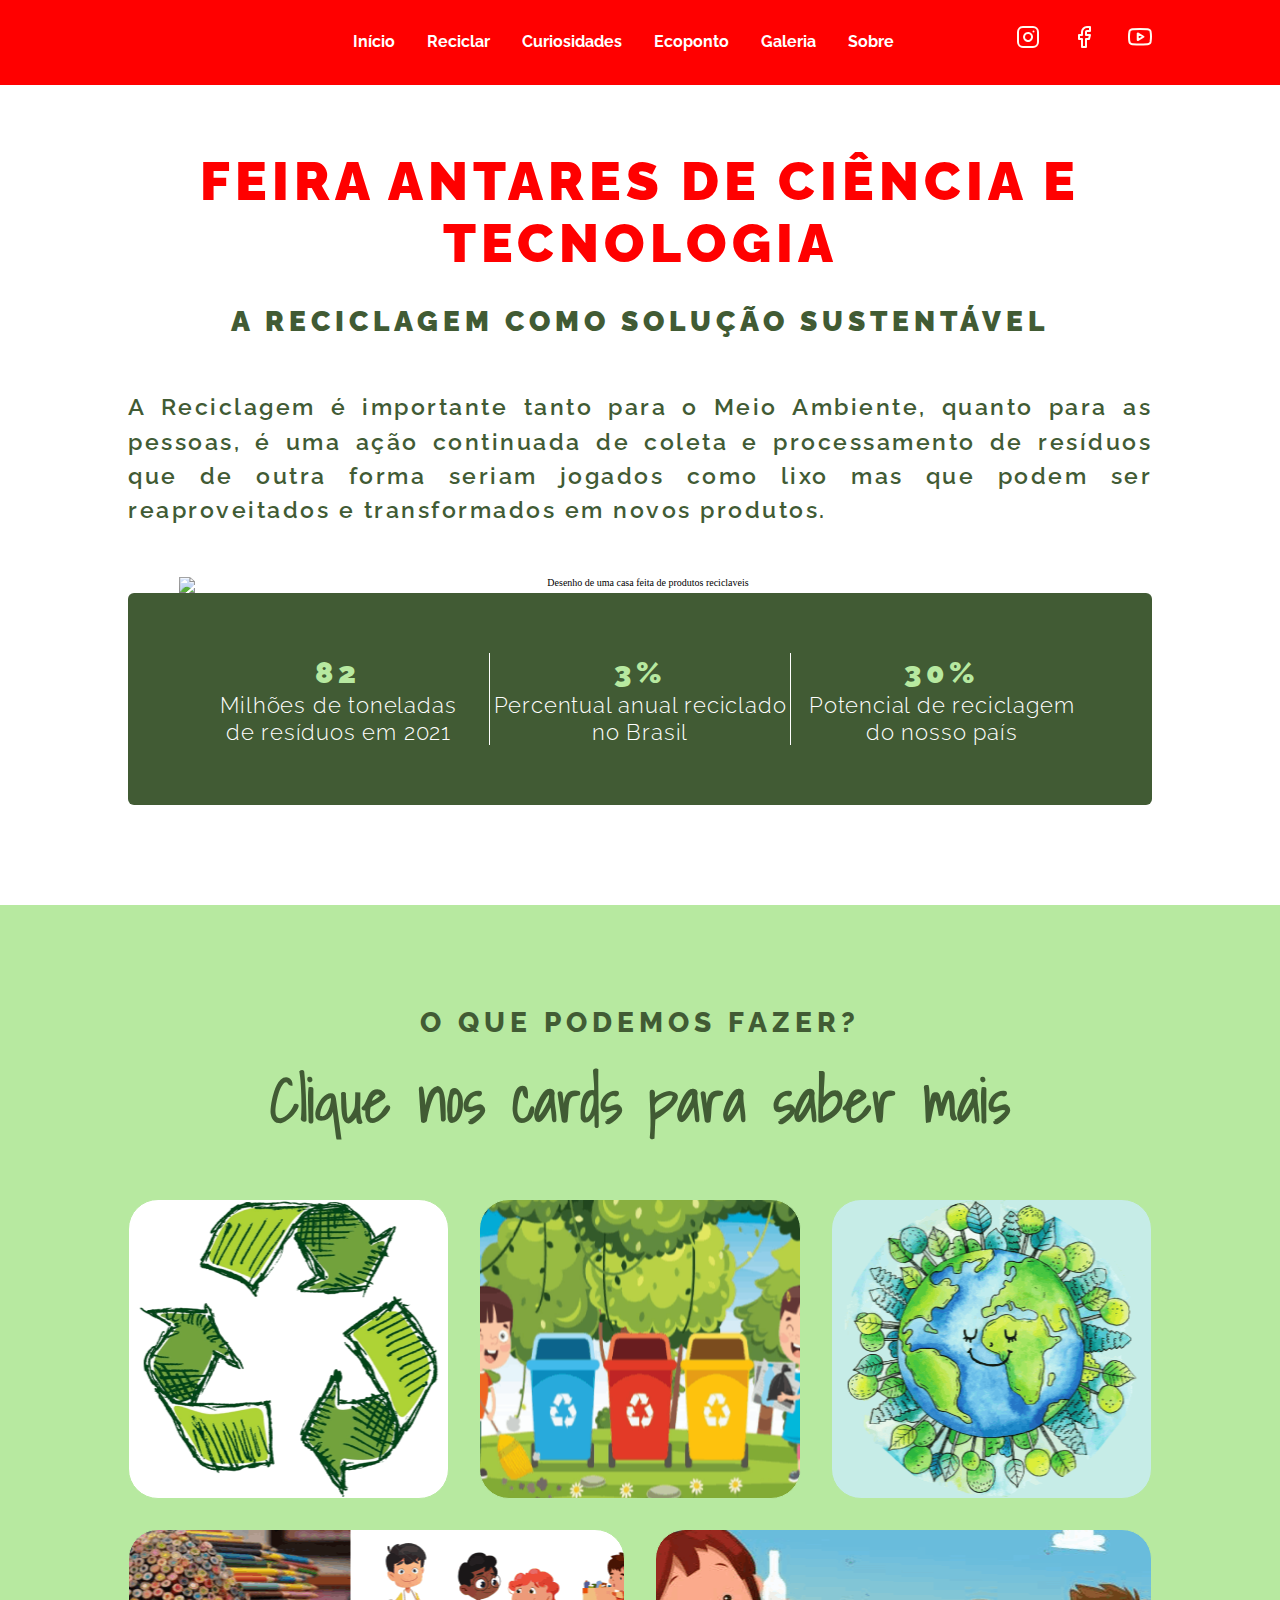
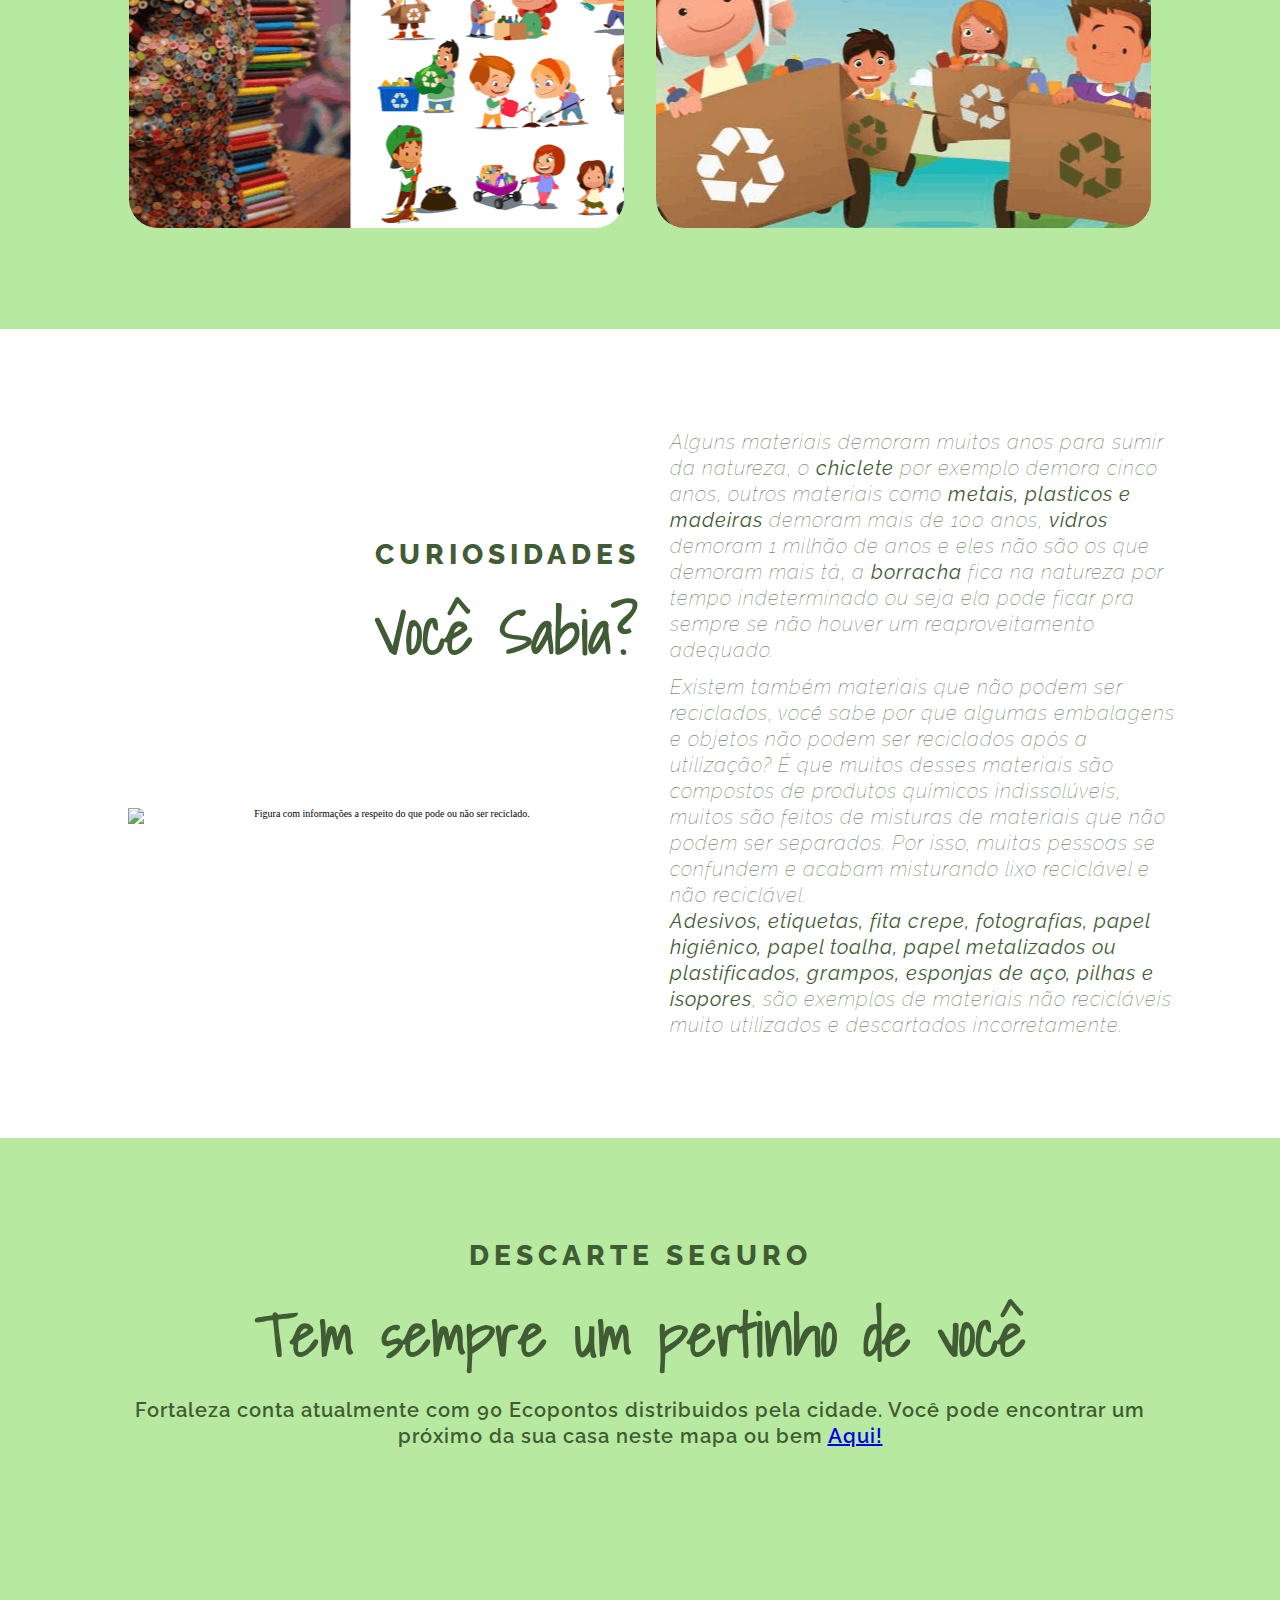
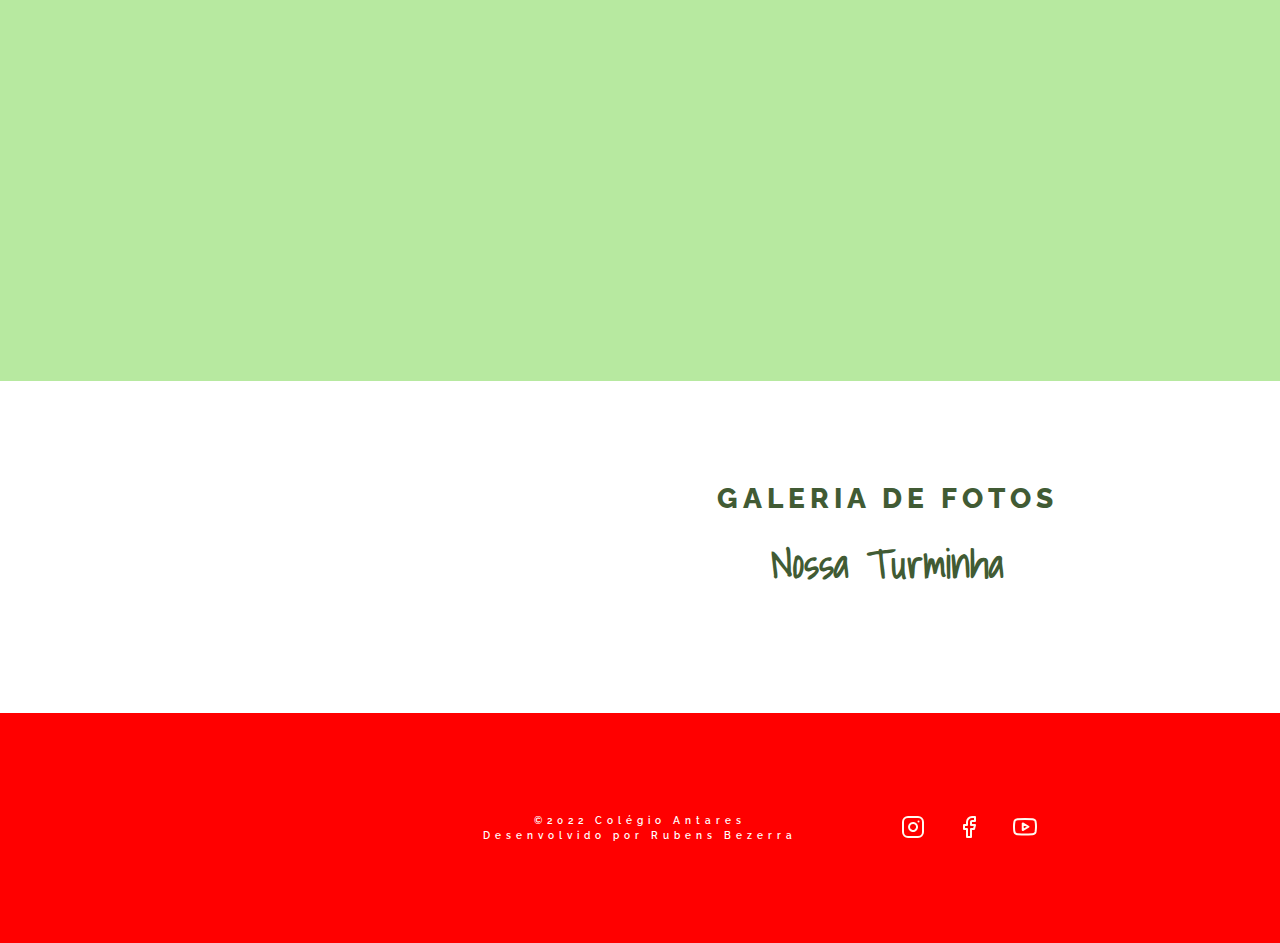
==== commit e9bdb8de: "Update index.html" ====
--- a/index.html
+++ b/index.html
@@ -465,7 +465,7 @@
           </a>
         </div>
         <div class="col-b">
-          <img src="./images/gallery.jpg" alt="" />
+          <img src="./images/gallery.png" alt="" />
         </div>
       </div>
     </section>
